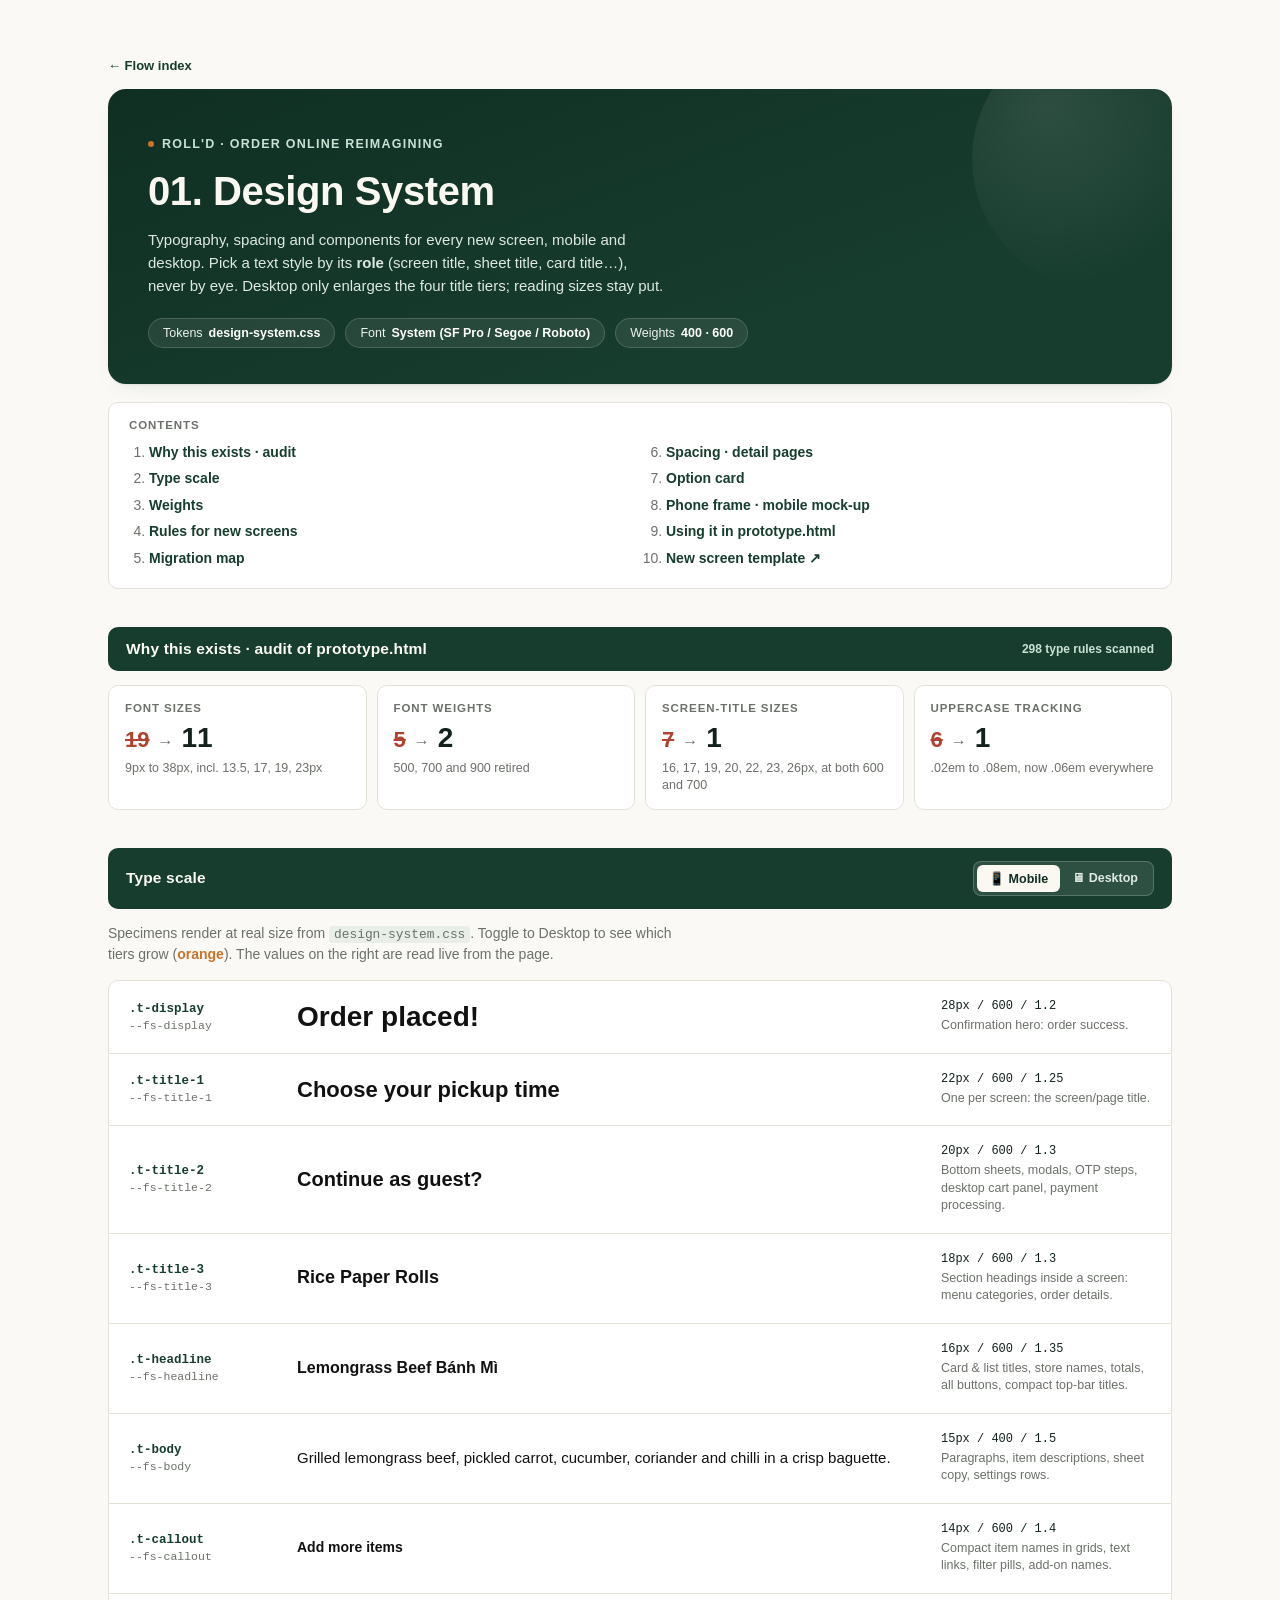
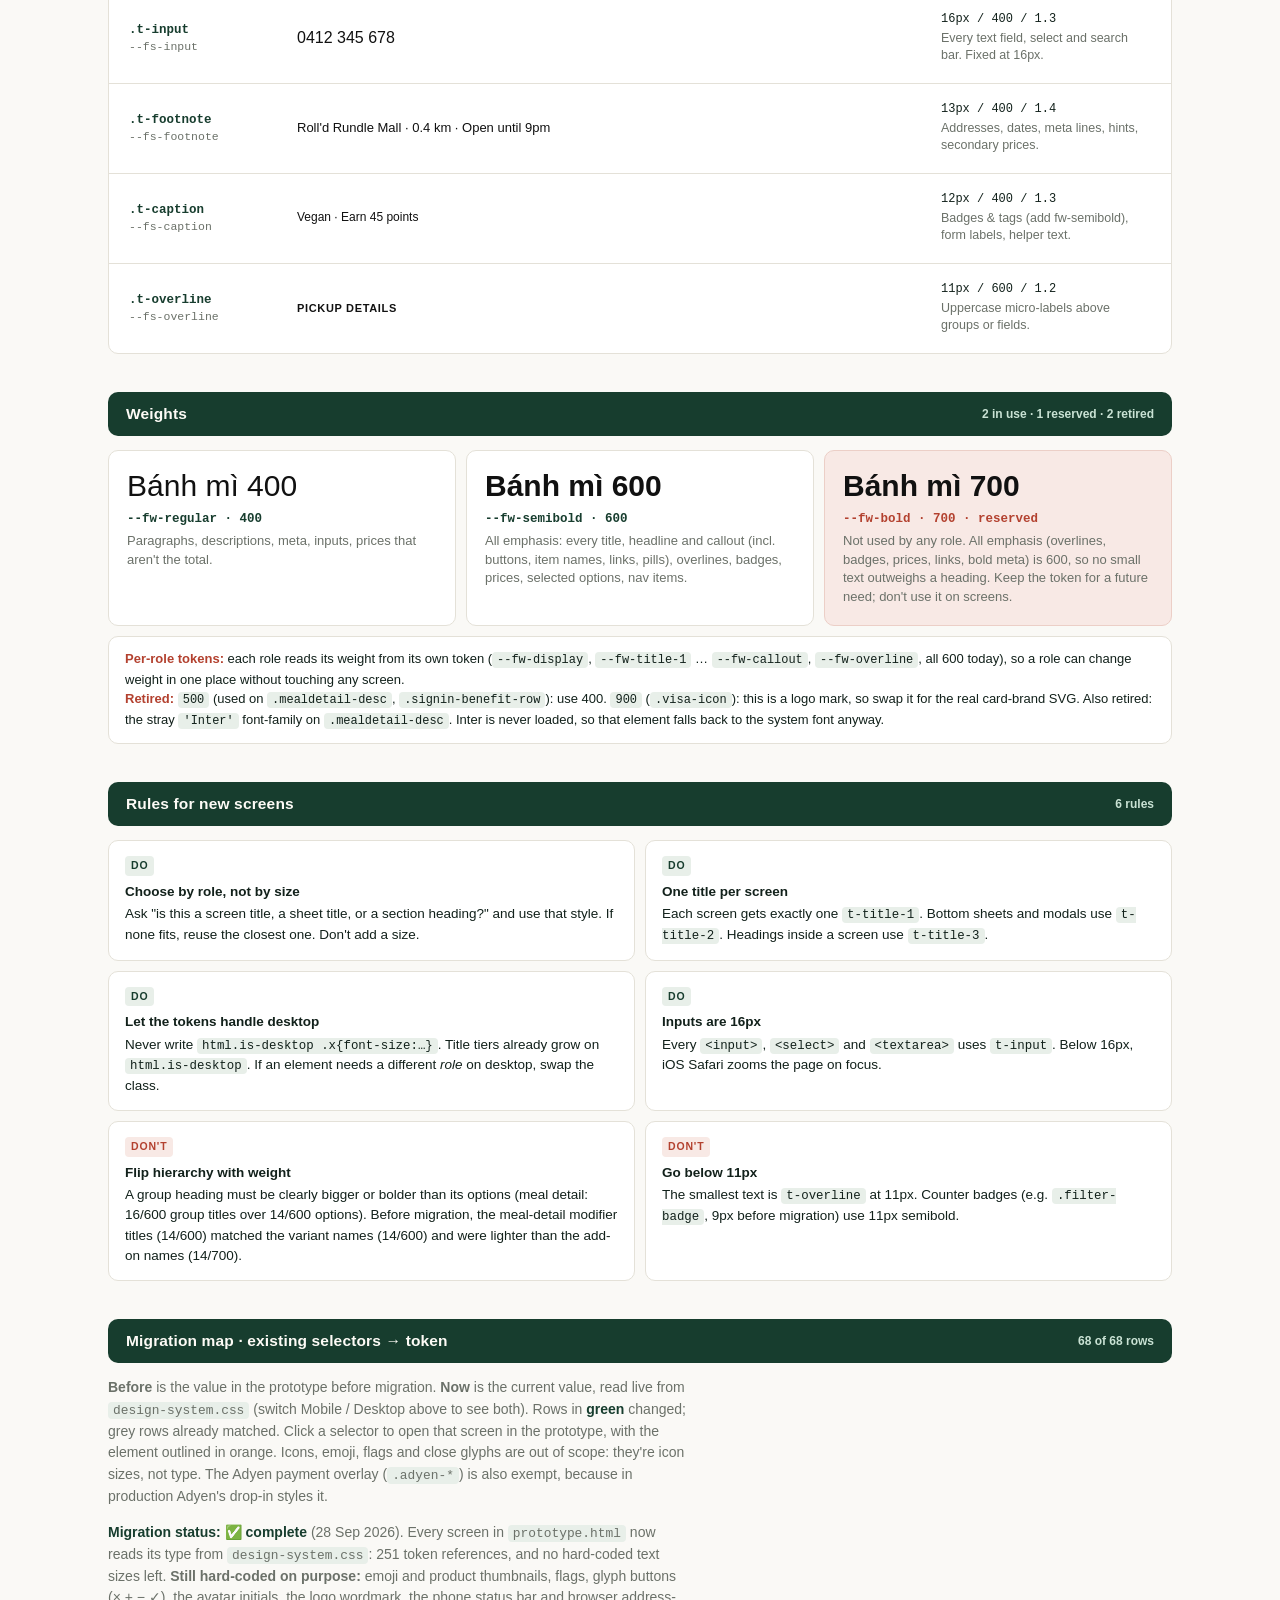
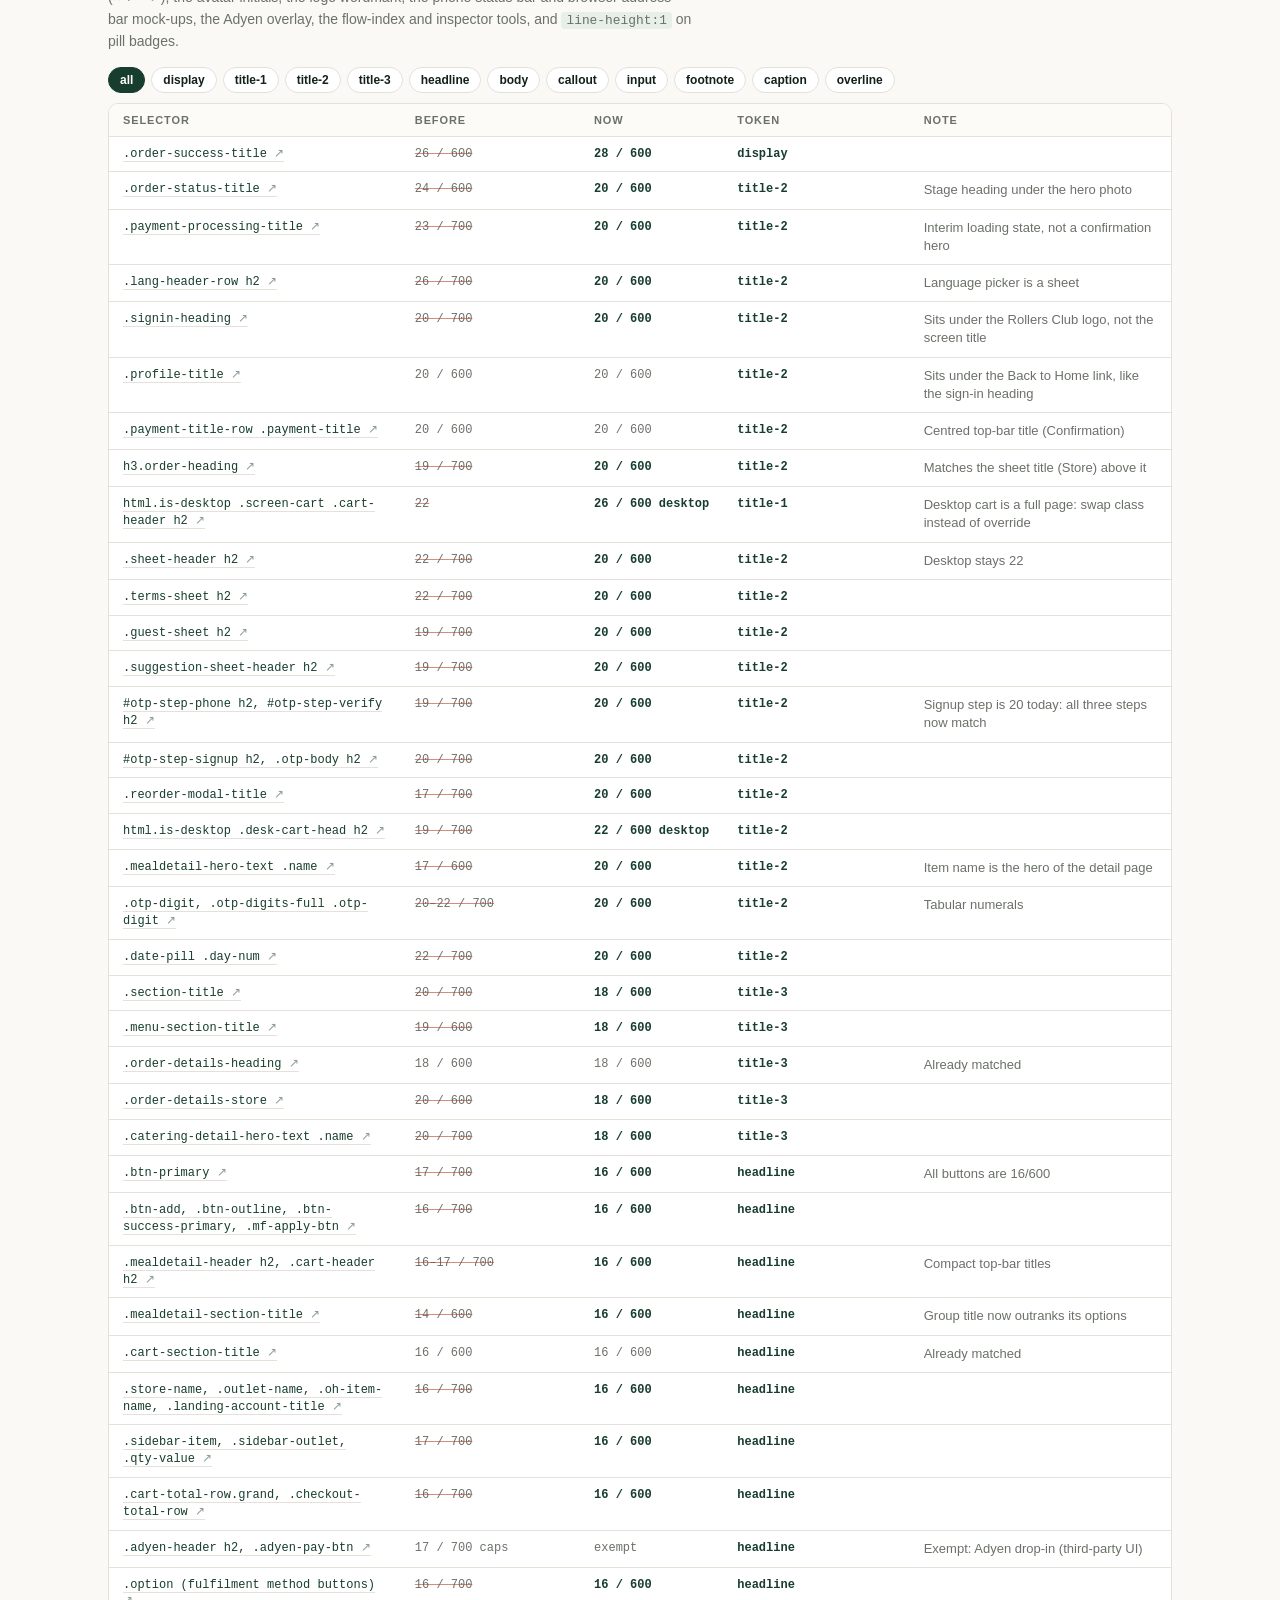
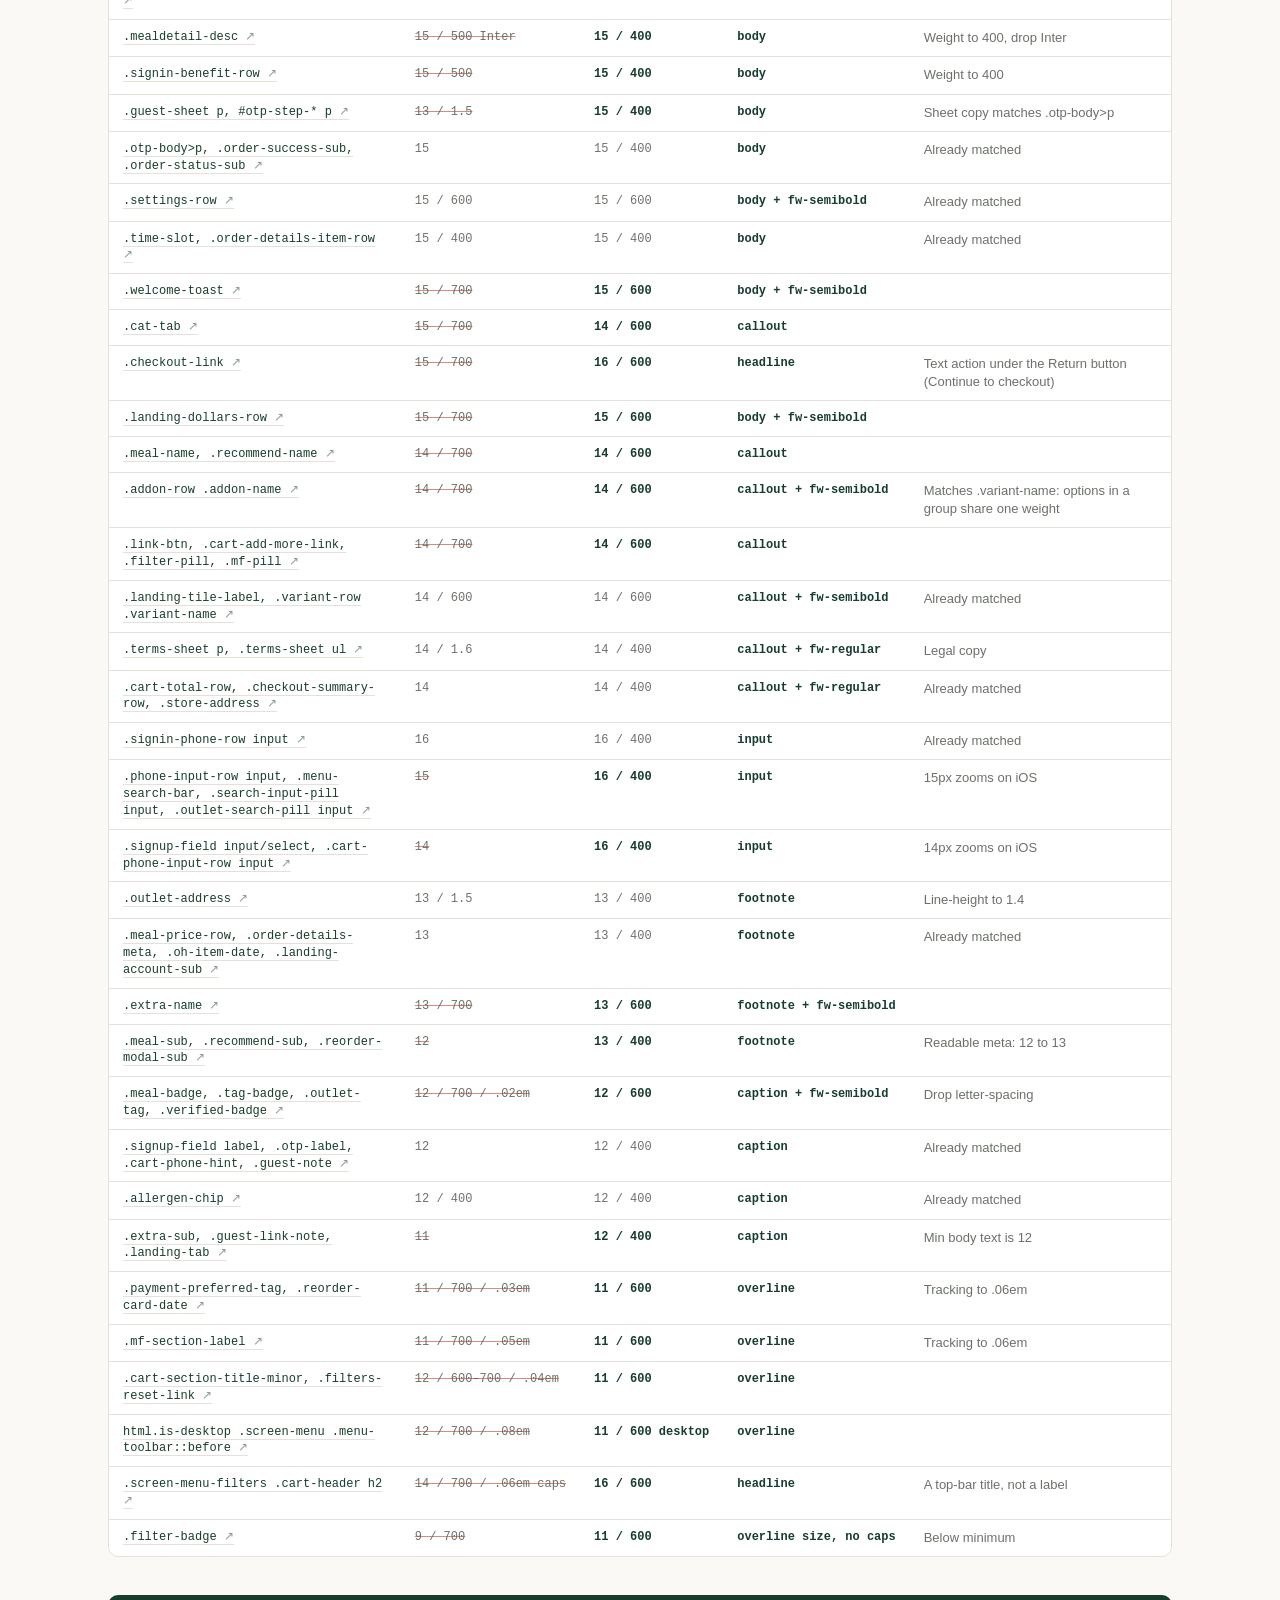
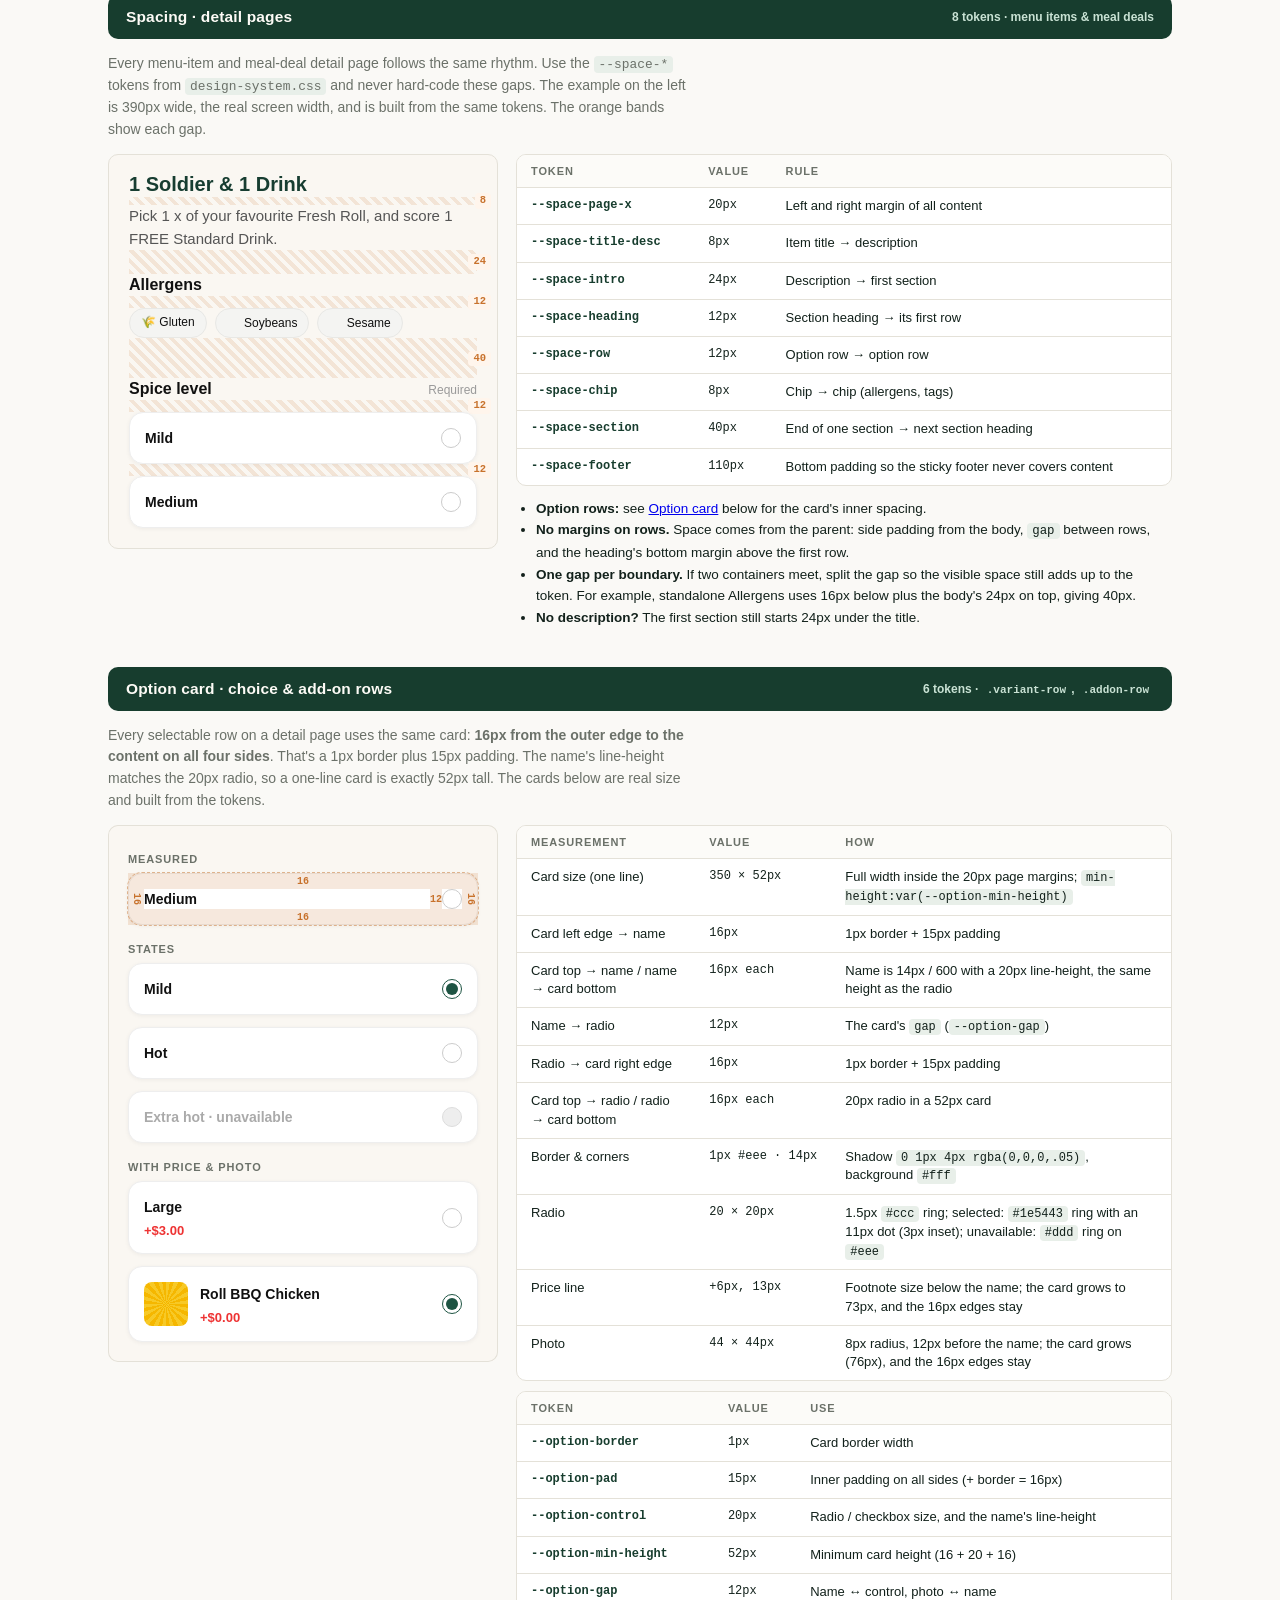
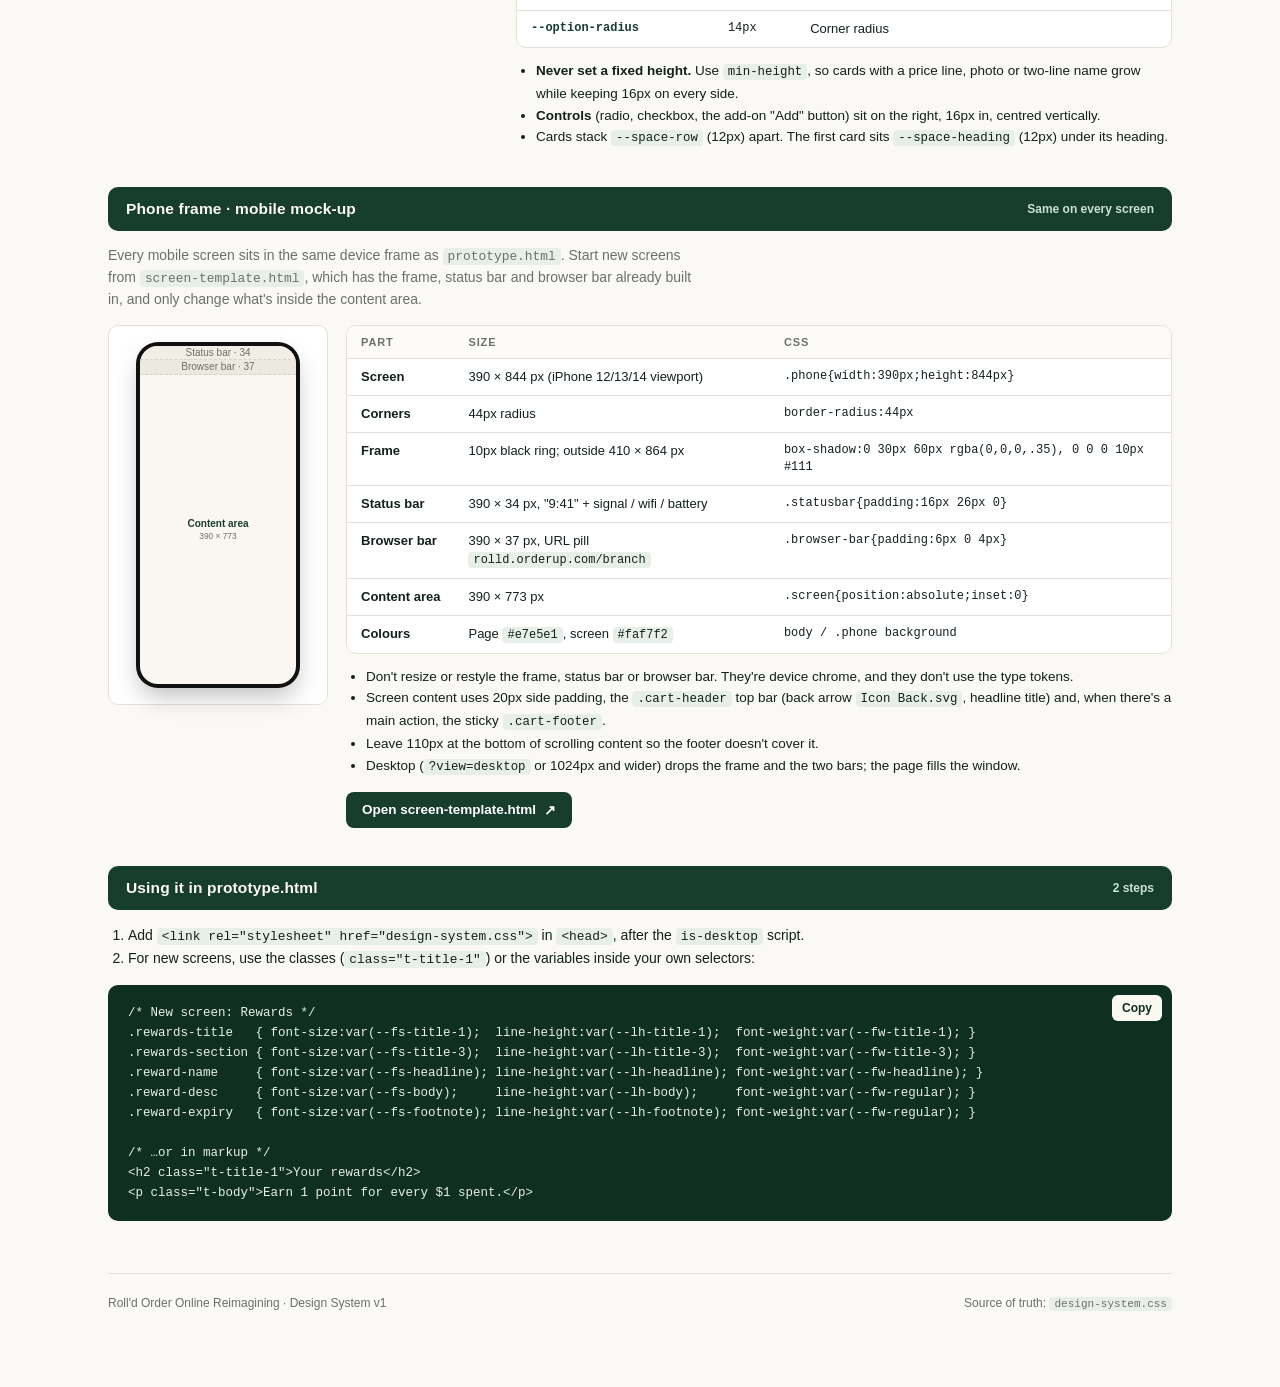
==== design-system.html @ 02d6dfaf "Add files via upload" ====
<!doctype html>
<html lang="en">
<head>
<meta charset="UTF-8">
<meta name="viewport" content="width=device-width, initial-scale=1.0">
<title>01. Design System</title>
<script>
  // Same switch the prototype uses: ?view=desktop|mobile forces the layout.
  (function(){
    var v = new URLSearchParams(location.search).get('view');
    if (v === 'desktop') document.documentElement.classList.add('is-desktop');
  })();
</script>
<link rel="stylesheet" href="design-system.css?v=2026-09-29b">
<style>
  :root{
    --ink:#12211b;
    --paper:#faf9f6;
    --card:#ffffff;
    --line:#e4e1d8;
    --green-deep:#0f2f23;
    --green:#173d2e;
    --green-soft:#e8efe9;
    --muted:#6b7169;
    --accent:#c8722c;
    --bad:#b3412f;
    --bad-soft:#f8e9e5;
    --radius:10px;
    --shadow:0 1px 2px rgba(18,33,27,.06), 0 8px 24px -16px rgba(18,33,27,.25);
    --mono:ui-monospace,"SF Mono",Menlo,Consolas,monospace;
  }
  *{box-sizing:border-box;}
  body{
    margin:0;
    background:var(--paper);
    color:var(--ink);
    font-family:"Söhne","Inter",-apple-system,BlinkMacSystemFont,"Segoe UI",Helvetica,Arial,sans-serif;
    -webkit-font-smoothing:antialiased;
  }
  .wrap{max-width:1120px;margin:0 auto;padding:56px 28px 96px;}
  code{font-family:var(--mono);font-size:.92em;background:var(--green-soft);padding:1px 5px;border-radius:4px;}

  /* ---------- Cover ---------- */
  .back{display:inline-flex;align-items:center;gap:6px;font-size:13px;font-weight:600;color:var(--green);text-decoration:none;margin-bottom:16px;}
  .back:hover{text-decoration:underline;}
  .cover{
    background:linear-gradient(160deg,var(--green-deep),var(--green) 70%);
    color:#fbf8f2;border-radius:18px;padding:44px 40px 36px;position:relative;overflow:hidden;box-shadow:var(--shadow);
  }
  .cover::after{content:"";position:absolute;right:-60px;top:-60px;width:260px;height:260px;border-radius:50%;
    background:radial-gradient(circle at 30% 30%, rgba(255,255,255,.10), transparent 70%);}
  .eyebrow{display:inline-flex;align-items:center;gap:8px;font-size:12.5px;letter-spacing:.10em;text-transform:uppercase;font-weight:600;color:#c9e2d4;margin-bottom:18px;}
  .eyebrow .dot{width:6px;height:6px;border-radius:50%;background:var(--accent);}
  h1{font-size:clamp(28px,4vw,40px);line-height:1.12;margin:0 0 14px;font-weight:700;letter-spacing:-.01em;max-width:18ch;}
  .cover p{margin:0;max-width:62ch;font-size:15px;line-height:1.55;color:#dfe9e2;}
  .cover-meta{margin-top:20px;display:flex;flex-wrap:wrap;gap:10px;}
  .meta-pill{background:rgba(255,255,255,.08);border:1px solid rgba(255,255,255,.16);border-radius:999px;padding:7px 14px;font-size:12.5px;color:#eef3ee;display:flex;gap:6px;align-items:baseline;}
  .meta-pill b{color:#fff;font-weight:600;}

  /* ---------- Contents ---------- */
  .toc{margin-top:18px;padding:16px 20px;}
  .toc-title{font-size:11.5px;font-weight:700;letter-spacing:.08em;text-transform:uppercase;color:var(--muted);margin-bottom:8px;}
  .toc ol{margin:0;padding-left:20px;columns:2;column-gap:32px;font-size:14px;line-height:1.9;}
  .toc li{break-inside:avoid;color:var(--muted);}
  .toc a{color:var(--green);font-weight:600;text-decoration:none;}
  .toc a:hover{text-decoration:underline;}
  .section{scroll-margin-top:16px;}
  @media (max-width:640px){.toc ol{columns:1;}}

  /* ---------- Section ---------- */
  .section{margin-top:38px;}
  .section-head{display:flex;align-items:center;justify-content:space-between;gap:12px;flex-wrap:wrap;background:var(--green);color:#fdfbf6;border-radius:10px;padding:13px 18px;margin-bottom:14px;}
  .section-head h2{margin:0;font-size:15.5px;font-weight:700;letter-spacing:.01em;}
  .section-count{font-size:12px;color:#c9e2d4;font-weight:600;}
  .lede{font-size:14px;line-height:1.55;color:var(--muted);margin:0 0 14px;max-width:75ch;}
  .panel{background:var(--card);border:1px solid var(--line);border-radius:var(--radius);}

  /* ---------- Audit stats ---------- */
  .stats{display:grid;grid-template-columns:repeat(4,minmax(0,1fr));gap:10px;}
  .stat{padding:16px 16px 14px;}
  .stat .k{font-size:11.5px;font-weight:700;letter-spacing:.08em;text-transform:uppercase;color:var(--muted);}
  .stat .v{display:flex;align-items:baseline;gap:8px;margin-top:8px;font-size:28px;font-weight:700;font-variant-numeric:tabular-nums;}
  .stat .v s{color:var(--bad);text-decoration-thickness:2px;font-size:22px;}
  .stat .v .arrow{color:var(--muted);font-size:16px;font-weight:600;}
  .stat .n{margin-top:6px;font-size:12.5px;color:var(--muted);line-height:1.4;}
  @media (max-width:820px){.stats{grid-template-columns:repeat(2,minmax(0,1fr));}}

  /* ---------- Toggle ---------- */
  .seg{display:inline-flex;background:rgba(255,255,255,.1);border:1px solid rgba(255,255,255,.2);border-radius:8px;padding:3px;}
  .seg button{font:inherit;font-size:12.5px;font-weight:600;color:#dfe9e2;background:none;border:0;border-radius:6px;padding:6px 12px;cursor:pointer;}
  .seg button[aria-pressed="true"]{background:#fbf8f2;color:var(--green-deep);}

  /* ---------- Type scale ---------- */
  .scale{overflow:hidden;}
  .row{display:grid;grid-template-columns:150px minmax(0,1fr) 210px;gap:18px;align-items:center;padding:18px 20px;border-top:1px solid var(--line);}
  .row:first-child{border-top:0;}
  .row .name{font-family:var(--mono);font-size:12.5px;font-weight:600;color:var(--green);}
  .row .name small{display:block;font-family:inherit;color:var(--muted);font-weight:500;margin-top:3px;font-size:11.5px;}
  .row .specimen{font-family:var(--font-sans);color:#111;margin:0;min-width:0;overflow-wrap:anywhere;}
  .row .spec{font-family:var(--mono);font-size:12px;color:var(--ink);font-variant-numeric:tabular-nums;}
  .row .spec .use{display:block;font-family:"Inter",-apple-system,sans-serif;color:var(--muted);font-size:12.5px;line-height:1.4;margin-top:4px;}
  .row .spec .grow{color:var(--accent);font-weight:700;}
  @media (max-width:760px){
    .row{grid-template-columns:1fr;gap:8px;padding:16px;}
  }

  /* ---------- Weights ---------- */
  .weights{display:grid;grid-template-columns:repeat(3,minmax(0,1fr));gap:10px;}
  .weight{padding:18px;}
  .weight .sample{font-family:var(--font-sans);font-size:30px;line-height:1.1;color:#111;}
  .weight .label{margin-top:10px;font-family:var(--mono);font-size:12.5px;font-weight:600;color:var(--green);}
  .weight .for{margin-top:6px;font-size:13px;color:var(--muted);line-height:1.45;}
  .weight.retired{background:var(--bad-soft);border-color:#eccfc7;}
  .weight.retired .label{color:var(--bad);}
  .retired-row{margin-top:10px;padding:12px 16px;font-size:13px;line-height:1.5;color:var(--ink);}
  .retired-row b{color:var(--bad);}
  @media (max-width:720px){.weights{grid-template-columns:1fr;}}

  /* ---------- Rules ---------- */
  .rules{display:grid;grid-template-columns:repeat(2,minmax(0,1fr));gap:10px;}
  .rule{padding:14px 16px;font-size:13.5px;line-height:1.5;}
  .rule b{display:block;font-size:13.5px;margin-bottom:2px;}
  .rule .tag{display:inline-block;font-size:10.5px;font-weight:700;letter-spacing:.08em;text-transform:uppercase;border-radius:4px;padding:2px 6px;margin-bottom:6px;}
  .rule .tag.do{background:var(--green-soft);color:var(--green);}
  .rule .tag.dont{background:var(--bad-soft);color:var(--bad);}
  @media (max-width:720px){.rules{grid-template-columns:1fr;}}

  /* ---------- Migration table ---------- */
  .filter{display:flex;flex-wrap:wrap;gap:6px;margin-bottom:10px;}
  .filter button{font:inherit;font-size:12px;font-weight:600;color:var(--ink);background:var(--card);border:1px solid var(--line);border-radius:999px;padding:5px 11px;cursor:pointer;}
  .filter button[aria-pressed="true"]{background:var(--green);border-color:var(--green);color:#fff;}
  .table-wrap{overflow-x:auto;}
  table{width:100%;border-collapse:collapse;font-size:13px;min-width:820px;}
  td.note{min-width:220px;}
  th{text-align:left;font-size:11px;font-weight:700;letter-spacing:.08em;text-transform:uppercase;color:var(--muted);padding:10px 14px;border-bottom:1px solid var(--line);background:#fcfbf8;}
  td{padding:9px 14px;border-bottom:1px solid var(--line);vertical-align:top;line-height:1.4;}
  tr:last-child td{border-bottom:0;}
  td.sel{font-family:var(--mono);font-size:12px;color:var(--ink);}
  td.sel a{color:var(--green);text-decoration:none;border-bottom:1px solid var(--line);}
  td.sel a:hover{border-bottom-color:var(--green);}
  td.sel a span{opacity:.5;font-family:inherit;}
  td.before{font-family:var(--mono);font-size:12px;color:var(--muted);white-space:nowrap;}
  td.before.changed{text-decoration:line-through;text-decoration-color:rgba(179,65,47,.6);}
  td.after{font-family:var(--mono);font-size:12px;color:var(--muted);white-space:nowrap;}
  td.after.changed{color:var(--green);font-weight:700;}
  td.to{font-family:var(--mono);font-size:12px;font-weight:700;color:var(--green);white-space:nowrap;}
  td.note{color:var(--muted);}

  /* ---------- Code ---------- */
  .code{position:relative;}
  .code pre{margin:0;padding:18px 20px;overflow-x:auto;font-family:var(--mono);font-size:12.5px;line-height:1.6;color:#e6efe8;background:var(--green-deep);border-radius:var(--radius);}
  .code .copy{position:absolute;top:10px;right:10px;font:inherit;font-size:12px;font-weight:600;color:var(--green-deep);background:#fbf8f2;border:0;border-radius:6px;padding:6px 10px;cursor:pointer;}
  .steps{margin:0 0 14px;padding-left:20px;font-size:14px;line-height:1.7;}

  /* ---------- Spacing ---------- */
  .space-grid{display:grid;grid-template-columns:390px minmax(0,1fr);gap:18px;align-items:start;}
  .space-demo{background:#faf7f2;padding:16px 0 20px;border-radius:var(--radius);border:1px solid var(--line);font-family:var(--font-sans);color:#111;overflow:hidden;}
  .space-demo .in{padding:0 var(--space-page-x);position:relative;}
  .space-demo .d-title{color:#173d31;}
  .space-demo .d-desc{color:#555;margin-top:var(--space-title-desc);}
  .space-demo .d-head{display:flex;justify-content:space-between;align-items:baseline;margin-bottom:var(--space-heading);}
  .space-demo .d-head .hint{font-size:var(--fs-caption);color:#9a9a9a;font-weight:400;}
  .space-demo .d-chips{display:flex;flex-wrap:wrap;gap:var(--space-chip);}
  .space-demo .d-chip{padding:6px 11px;border-radius:20px;background:#f4f4f2;border:1px solid #e8e8e5;}
  .space-demo .d-rows{display:flex;flex-direction:column;gap:var(--space-row);}
  .space-demo .d-row,.oc{display:flex;justify-content:space-between;align-items:center;gap:var(--option-gap);min-height:var(--option-min-height);padding:var(--option-pad);background:#fff;border:var(--option-border) solid #eee;border-radius:var(--option-radius);box-shadow:0 1px 4px rgba(0,0,0,.05);box-sizing:border-box;}
  .space-demo .d-row{line-height:var(--option-control);}
  .space-demo .d-radio,.oc .radio{width:var(--option-control);height:var(--option-control);border-radius:50%;border:1.5px solid #ccc;flex-shrink:0;box-sizing:border-box;}
  /* ---------- Option card ---------- */
  .oc-grid{display:grid;grid-template-columns:390px minmax(0,1fr);gap:18px;align-items:start;}
  .oc-stage{background:#faf7f2;box-shadow:inset 0 0 0 1px var(--line);border-radius:var(--radius);padding:28px var(--space-page-x) 20px;display:flex;flex-direction:column;gap:var(--space-row);font-family:var(--font-sans);color:#111;}
  .oc{position:relative;width:100%;}
  .oc .nm{font-size:var(--fs-callout);font-weight:var(--fw-semibold);line-height:var(--option-control);}
  .oc .pr{font-size:var(--fs-footnote);font-weight:var(--fw-semibold);color:#e33;margin-top:6px;}
  .oc .info{flex:1;min-width:0;}
  .oc.sel .radio{border-color:#1e5443;background:#1e5443;background-clip:content-box;padding:3px;}
  .oc.na .nm{color:#aaa;} .oc.na .radio{border-color:#ddd;background:#eee;}
  .oc .thumb{width:44px;height:44px;border-radius:8px;flex-shrink:0;background:repeating-conic-gradient(from 0deg,#f7c927 0deg 10deg,#f5b700 10deg 20deg);}
  .oc-label{font-size:11px;font-weight:700;letter-spacing:.08em;text-transform:uppercase;color:var(--muted);margin:6px 0 -4px;}
  .oc-label:first-child{margin-top:0;}
  /* measurement overlay on the annotated card */
  .oc.anno{outline:1px dashed rgba(200,114,44,.5);outline-offset:0;}
  .oc.anno .m{position:absolute;background:rgba(200,114,44,.16);display:flex;align-items:center;justify-content:center;font-family:var(--mono);font-size:10px;font-weight:700;color:var(--accent);}
  /* Offsets are from inside the 1px border, so -1px reaches the card's outer edge. */
  .oc.anno .m.l{left:-1px;top:-1px;bottom:-1px;width:16px;} .oc.anno .m.r{right:-1px;top:-1px;bottom:-1px;width:16px;}
  .oc.anno .m.t{top:-1px;left:15px;right:15px;height:16px;} .oc.anno .m.b{bottom:-1px;left:15px;right:15px;height:16px;}
  .oc.anno .m.g{top:15px;bottom:15px;width:12px;right:35px;} /* 15 padding + 20 radio */
  .oc.anno .m.l,.oc.anno .m.r{writing-mode:vertical-rl;}
  @media (max-width:860px){.oc-grid{grid-template-columns:1fr;}.oc-stage{max-width:390px;}}
  .space-demo .gap{position:relative;display:flex;align-items:center;}
  .space-demo .gap span{position:absolute;right:6px;font-family:var(--mono);font-size:10.5px;font-weight:700;color:var(--accent);background:#fff5ec;border-radius:4px;padding:0 5px;line-height:1.5;}
  .space-demo .gap::before{content:"";position:absolute;left:var(--space-page-x);right:var(--space-page-x);top:0;bottom:0;background:repeating-linear-gradient(45deg,rgba(200,114,44,.14) 0 4px,transparent 4px 8px);}
  .space-demo .margin-mark{position:absolute;top:0;bottom:0;width:var(--space-page-x);background:rgba(200,114,44,.08);}
  .space-table td.tok{font-family:var(--mono);font-size:12px;color:var(--green);font-weight:600;white-space:nowrap;}
  .space-table td.val{font-family:var(--mono);font-size:12px;white-space:nowrap;}
  @media (max-width:860px){.space-grid{grid-template-columns:1fr;}.space-demo{max-width:390px;}}

  /* ---------- Phone frame ---------- */
  .frame-grid{display:grid;grid-template-columns:220px minmax(0,1fr);gap:18px;align-items:start;}
  .frame-fig{padding:20px;display:flex;justify-content:center;}
  .mini-phone{position:relative;width:156px;height:338px;border-radius:18px;background:#faf7f2;box-shadow:0 0 0 4px #111,0 12px 24px rgba(0,0,0,.25);overflow:hidden;display:flex;flex-direction:column;font-size:10px;color:var(--muted);}
  .mini-phone .band{display:flex;align-items:center;justify-content:center;border-bottom:1px dashed #d8d4ca;flex-shrink:0;}
  .mini-phone .sb{height:14px;background:#f1eee6;}
  .mini-phone .bb{height:15px;background:#ece9e1;}
  .mini-phone .content{flex:1;display:flex;flex-direction:column;align-items:center;justify-content:center;gap:2px;text-align:center;color:var(--green);font-weight:700;}
  .mini-phone .content small{font-weight:500;color:var(--muted);}
  .spec-table td:first-child{font-weight:600;white-space:nowrap;}
  .spec-table td.mono{font-family:var(--mono);font-size:12px;}
  .frame-rules{margin:12px 0 0;padding-left:20px;font-size:13.5px;line-height:1.6;}
  .template-link{display:inline-flex;align-items:center;gap:8px;margin-top:14px;background:var(--green);color:#fff;text-decoration:none;font-size:13.5px;font-weight:600;padding:10px 16px;border-radius:8px;}
  .template-link:hover{background:var(--green-deep);}
  @media (max-width:720px){.frame-grid{grid-template-columns:1fr;}}

  footer{margin-top:52px;padding-top:22px;border-top:1px solid var(--line);font-size:12px;color:var(--muted);display:flex;justify-content:space-between;flex-wrap:wrap;gap:8px;}

  @media (max-width:640px){
    .wrap{padding:28px 16px 72px;}
    .cover{padding:32px 22px 28px;}
  }
</style>
</head>
<body>
<div class="wrap">

  <a class="back" href="index.html">← Flow index</a>

  <div class="cover">
    <div class="eyebrow"><span class="dot"></span> Roll'd &middot; Order Online Reimagining</div>
    <h1>01. Design System</h1>
    <p>Typography, spacing and components for every new screen, mobile and desktop. Pick a text style by its <b>role</b> (screen title, sheet title, card title…), never by eye. Desktop only enlarges the four title tiers; reading sizes stay put.</p>
    <div class="cover-meta">
      <span class="meta-pill">Tokens <b>design-system.css</b></span>
      <span class="meta-pill">Font <b>System (SF Pro / Segoe / Roboto)</b></span>
      <span class="meta-pill">Weights <b>400 · 600</b></span>
    </div>
  </div>

  <!-- Contents -->
  <nav class="panel toc" aria-label="Contents">
    <div class="toc-title">Contents</div>
    <ol>
      <li><a href="#audit">Why this exists &middot; audit</a></li>
      <li><a href="#type-scale">Type scale</a></li>
      <li><a href="#weights">Weights</a></li>
      <li><a href="#rules">Rules for new screens</a></li>
      <li><a href="#migration">Migration map</a></li>
      <li><a href="#spacing">Spacing &middot; detail pages</a></li>
      <li><a href="#option-card">Option card</a></li>
      <li><a href="#phone-frame">Phone frame &middot; mobile mock-up</a></li>
      <li><a href="#usage">Using it in prototype.html</a></li>
      <li><a href="screen-template.html" target="_blank" rel="noopener">New screen template <span aria-hidden="true">↗</span></a></li>
    </ol>
  </nav>

  <!-- Audit -->
  <div class="section" id="audit">
    <div class="section-head"><h2>Why this exists &middot; audit of prototype.html</h2><span class="section-count">298 type rules scanned</span></div>
    <div class="stats">
      <div class="panel stat"><div class="k">Font sizes</div><div class="v"><s>19</s><span class="arrow">→</span>11</div><div class="n">9px to 38px, incl. 13.5, 17, 19, 23px</div></div>
      <div class="panel stat"><div class="k">Font weights</div><div class="v"><s>5</s><span class="arrow">→</span>2</div><div class="n">500, 700 and 900 retired</div></div>
      <div class="panel stat"><div class="k">Screen-title sizes</div><div class="v"><s>7</s><span class="arrow">→</span>1</div><div class="n">16, 17, 19, 20, 22, 23, 26px, at both 600 and 700</div></div>
      <div class="panel stat"><div class="k">Uppercase tracking</div><div class="v"><s>6</s><span class="arrow">→</span>1</div><div class="n">.02em to .08em, now .06em everywhere</div></div>
    </div>
  </div>

  <!-- Type scale -->
  <div class="section" id="type-scale">
    <div class="section-head">
      <h2>Type scale</h2>
      <div class="seg" role="group" aria-label="Layout">
        <button type="button" data-view="mobile" aria-pressed="true">📱 Mobile</button>
        <button type="button" data-view="desktop" aria-pressed="false">🖥 Desktop</button>
      </div>
    </div>
    <p class="lede">Specimens render at real size from <code>design-system.css</code>. Toggle to Desktop to see which tiers grow (<span style="color:var(--accent);font-weight:700">orange</span>). The values on the right are read live from the page.</p>
    <div class="panel scale" id="scale"></div>
  </div>

  <!-- Weights -->
  <div class="section" id="weights">
    <div class="section-head"><h2>Weights</h2><span class="section-count">2 in use &middot; 1 reserved &middot; 2 retired</span></div>
    <div class="weights">
      <div class="panel weight"><div class="sample fw-regular">Bánh mì 400</div><div class="label">--fw-regular · 400</div><div class="for">Paragraphs, descriptions, meta, inputs, prices that aren't the total.</div></div>
      <div class="panel weight"><div class="sample fw-semibold">Bánh mì 600</div><div class="label">--fw-semibold · 600</div><div class="for">All emphasis: every title, headline and callout (incl. buttons, item names, links, pills), overlines, badges, prices, selected options, nav items.</div></div>
      <div class="panel weight retired"><div class="sample fw-bold">Bánh mì 700</div><div class="label">--fw-bold · 700 · reserved</div><div class="for">Not used by any role. All emphasis (overlines, badges, prices, links, bold meta) is 600, so no small text outweighs a heading. Keep the token for a future need; don't use it on screens.</div></div>
    </div>
    <div class="panel retired-row"><b>Per-role tokens:</b> each role reads its weight from its own token (<code>--fw-display</code>, <code>--fw-title-1</code> … <code>--fw-callout</code>, <code>--fw-overline</code>, all 600 today), so a role can change weight in one place without touching any screen.<br><b>Retired:</b> <code>500</code> (used on <code>.mealdetail-desc</code>, <code>.signin-benefit-row</code>): use 400. <code>900</code> (<code>.visa-icon</code>): this is a logo mark, so swap it for the real card-brand SVG. Also retired: the stray <code>'Inter'</code> font-family on <code>.mealdetail-desc</code>. Inter is never loaded, so that element falls back to the system font anyway.</div>
  </div>

  <!-- Rules -->
  <div class="section" id="rules">
    <div class="section-head"><h2>Rules for new screens</h2><span class="section-count">6 rules</span></div>
    <div class="rules">
      <div class="panel rule"><span class="tag do">Do</span><b>Choose by role, not by size</b>Ask "is this a screen title, a sheet title, or a section heading?" and use that style. If none fits, reuse the closest one. Don't add a size.</div>
      <div class="panel rule"><span class="tag do">Do</span><b>One title per screen</b>Each screen gets exactly one <code>t-title-1</code>. Bottom sheets and modals use <code>t-title-2</code>. Headings inside a screen use <code>t-title-3</code>.</div>
      <div class="panel rule"><span class="tag do">Do</span><b>Let the tokens handle desktop</b>Never write <code>html.is-desktop .x{font-size:…}</code>. Title tiers already grow on <code>html.is-desktop</code>. If an element needs a different <em>role</em> on desktop, swap the class.</div>
      <div class="panel rule"><span class="tag do">Do</span><b>Inputs are 16px</b>Every <code>&lt;input&gt;</code>, <code>&lt;select&gt;</code> and <code>&lt;textarea&gt;</code> uses <code>t-input</code>. Below 16px, iOS Safari zooms the page on focus.</div>
      <div class="panel rule"><span class="tag dont">Don't</span><b>Flip hierarchy with weight</b>A group heading must be clearly bigger or bolder than its options (meal detail: 16/600 group titles over 14/600 options). Before migration, the meal-detail modifier titles (14/600) matched the variant names (14/600) and were lighter than the add-on names (14/700).</div>
      <div class="panel rule"><span class="tag dont">Don't</span><b>Go below 11px</b>The smallest text is <code>t-overline</code> at 11px. Counter badges (e.g. <code>.filter-badge</code>, 9px before migration) use 11px semibold.</div>
    </div>
  </div>

  <!-- Migration -->
  <div class="section" id="migration">
    <div class="section-head"><h2>Migration map &middot; existing selectors → token</h2><span class="section-count" id="mig-count"></span></div>
    <p class="lede"><b>Before</b> is the value in the prototype before migration. <b>Now</b> is the current value, read live from <code>design-system.css</code> (switch Mobile / Desktop above to see both). Rows in <b style="color:var(--green)">green</b> changed; grey rows already matched. Click a selector to open that screen in the prototype, with the element outlined in orange. Icons, emoji, flags and close glyphs are out of scope: they're icon sizes, not type. The Adyen payment overlay (<code>.adyen-*</code>) is also exempt, because in production Adyen's drop-in styles it.</p>
    <p class="lede"><b style="color:var(--green)">Migration status: ✅ complete</b> (28 Sep 2026). Every screen in <code>prototype.html</code> now reads its type from <code>design-system.css</code>: 251 token references, and no hard-coded text sizes left. <b>Still hard-coded on purpose:</b> emoji and product thumbnails, flags, glyph buttons (× + − ✓), the avatar initials, the logo wordmark, the phone status bar and browser address-bar mock-ups, the Adyen overlay, the flow-index and inspector tools, and <code>line-height:1</code> on pill badges.</p>
    <div class="filter" id="mig-filter"></div>
    <div class="panel table-wrap">
      <table>
        <thead><tr><th>Selector</th><th>Before</th><th>Now</th><th>Token</th><th>Note</th></tr></thead>
        <tbody id="mig-body"></tbody>
      </table>
    </div>
  </div>

  <!-- Spacing -->
  <div class="section" id="spacing">
    <div class="section-head"><h2>Spacing &middot; detail pages</h2><span class="section-count">8 tokens &middot; menu items &amp; meal deals</span></div>
    <p class="lede">Every menu-item and meal-deal detail page follows the same rhythm. Use the <code>--space-*</code> tokens from <code>design-system.css</code> and never hard-code these gaps. The example on the left is 390px wide, the real screen width, and is built from the same tokens. The orange bands show each gap.</p>
    <div class="space-grid">
      <div class="space-demo" aria-hidden="true">
        <div class="in"><div class="d-title t-title-2">1 Soldier &amp; 1 Drink</div></div>
        <div class="gap" style="height:var(--space-title-desc)"><span>8</span></div>
        <div class="in"><div class="d-desc t-body" style="margin-top:0">Pick 1 x of your favourite Fresh Roll, and score 1 FREE Standard Drink.</div></div>
        <div class="gap" style="height:var(--space-intro)"><span>24</span></div>
        <div class="in"><div class="d-head t-headline" style="margin-bottom:0">Allergens</div></div>
        <div class="gap" style="height:var(--space-heading)"><span>12</span></div>
        <div class="in"><div class="d-chips t-caption"><span class="d-chip">🌾 Gluten</span><span class="d-chip"><img src="assets-pho/allergens/soybean.png" width="14" height="14" alt="" style="vertical-align:-2px"> Soybeans</span><span class="d-chip"><img src="assets-pho/allergens/sesame.png" width="14" height="14" alt="" style="vertical-align:-2px"> Sesame</span></div></div>
        <div class="gap" style="height:var(--space-section)"><span>40</span></div>
        <div class="in"><div class="d-head t-headline" style="margin-bottom:0">Spice level <span class="hint">Required</span></div></div>
        <div class="gap" style="height:var(--space-heading)"><span>12</span></div>
        <div class="in"><div class="d-row t-callout" style="font-weight:600">Mild <span class="d-radio"></span></div></div>
        <div class="gap" style="height:var(--space-row)"><span>12</span></div>
        <div class="in"><div class="d-row t-callout" style="font-weight:600">Medium <span class="d-radio"></span></div></div>
      </div>
      <div>
        <div class="panel table-wrap">
          <table class="space-table" style="min-width:0">
            <thead><tr><th>Token</th><th>Value</th><th>Rule</th></tr></thead>
            <tbody id="space-body"></tbody>
          </table>
        </div>
        <ul class="frame-rules">
          <li><b>Option rows:</b> see <a href="#option-card">Option card</a> below for the card's inner spacing.</li>
          <li><b>No margins on rows.</b> Space comes from the parent: side padding from the body, <code>gap</code> between rows, and the heading's bottom margin above the first row.</li>
          <li><b>One gap per boundary.</b> If two containers meet, split the gap so the visible space still adds up to the token. For example, standalone Allergens uses 16px below plus the body's 24px on top, giving 40px.</li>
          <li><b>No description?</b> The first section still starts 24px under the title.</li>
        </ul>
      </div>
    </div>
  </div>

  <!-- Option card -->
  <div class="section" id="option-card">
    <div class="section-head"><h2>Option card &middot; choice &amp; add-on rows</h2><span class="section-count">6 tokens &middot; <code style="background:transparent;color:#c9e2d4">.variant-row</code>, <code style="background:transparent;color:#c9e2d4">.addon-row</code></span></div>
    <p class="lede">Every selectable row on a detail page uses the same card: <b>16px from the outer edge to the content on all four sides</b>. That's a 1px border plus 15px padding. The name's line-height matches the 20px radio, so a one-line card is exactly 52px tall. The cards below are real size and built from the tokens.</p>
    <div class="oc-grid">
      <div class="oc-stage" aria-hidden="true">
        <div class="oc-label">Measured</div>
        <div class="oc anno"><span class="m l">16</span><span class="m r">16</span><span class="m t">16</span><span class="m b">16</span><span class="m g">12</span><div class="info"><div class="nm">Medium</div></div><span class="radio"></span></div>
        <div class="oc-label">States</div>
        <div class="oc sel"><div class="info"><div class="nm">Mild</div></div><span class="radio"></span></div>
        <div class="oc"><div class="info"><div class="nm">Hot</div></div><span class="radio"></span></div>
        <div class="oc na"><div class="info"><div class="nm">Extra hot · unavailable</div></div><span class="radio"></span></div>
        <div class="oc-label">With price &amp; photo</div>
        <div class="oc"><div class="info"><div class="nm">Large</div><div class="pr">+$3.00</div></div><span class="radio"></span></div>
        <div class="oc sel"><span class="thumb"></span><div class="info"><div class="nm">Roll BBQ Chicken</div><div class="pr">+$0.00</div></div><span class="radio"></span></div>
      </div>
      <div>
        <div class="panel table-wrap">
          <table class="space-table" style="min-width:0">
            <thead><tr><th>Measurement</th><th>Value</th><th>How</th></tr></thead>
            <tbody>
              <tr><td>Card size (one line)</td><td class="val">350 × 52px</td><td>Full width inside the 20px page margins; <code>min-height:var(--option-min-height)</code></td></tr>
              <tr><td>Card left edge → name</td><td class="val">16px</td><td>1px border + 15px padding</td></tr>
              <tr><td>Card top → name / name → card bottom</td><td class="val">16px each</td><td>Name is 14px / 600 with a 20px line-height, the same height as the radio</td></tr>
              <tr><td>Name → radio</td><td class="val">12px</td><td>The card's <code>gap</code> (<code>--option-gap</code>)</td></tr>
              <tr><td>Radio → card right edge</td><td class="val">16px</td><td>1px border + 15px padding</td></tr>
              <tr><td>Card top → radio / radio → card bottom</td><td class="val">16px each</td><td>20px radio in a 52px card</td></tr>
              <tr><td>Border &amp; corners</td><td class="val">1px #eee · 14px</td><td>Shadow <code>0 1px 4px rgba(0,0,0,.05)</code>, background <code>#fff</code></td></tr>
              <tr><td>Radio</td><td class="val">20 × 20px</td><td>1.5px <code>#ccc</code> ring; selected: <code>#1e5443</code> ring with an 11px dot (3px inset); unavailable: <code>#ddd</code> ring on <code>#eee</code></td></tr>
              <tr><td>Price line</td><td class="val">+6px, 13px</td><td>Footnote size below the name; the card grows to 73px, and the 16px edges stay</td></tr>
              <tr><td>Photo</td><td class="val">44 × 44px</td><td>8px radius, 12px before the name; the card grows (76px), and the 16px edges stay</td></tr>
            </tbody>
          </table>
        </div>
        <div class="panel table-wrap" style="margin-top:10px">
          <table class="space-table" style="min-width:0">
            <thead><tr><th>Token</th><th>Value</th><th>Use</th></tr></thead>
            <tbody id="option-body"></tbody>
          </table>
        </div>
        <ul class="frame-rules">
          <li><b>Never set a fixed height.</b> Use <code>min-height</code>, so cards with a price line, photo or two-line name grow while keeping 16px on every side.</li>
          <li><b>Controls</b> (radio, checkbox, the add-on "Add" button) sit on the right, 16px in, centred vertically.</li>
          <li>Cards stack <code>--space-row</code> (12px) apart. The first card sits <code>--space-heading</code> (12px) under its heading.</li>
        </ul>
      </div>
    </div>
  </div>

  <!-- Phone frame -->
  <div class="section" id="phone-frame">
    <div class="section-head"><h2>Phone frame &middot; mobile mock-up</h2><span class="section-count">Same on every screen</span></div>
    <p class="lede">Every mobile screen sits in the same device frame as <code>prototype.html</code>. Start new screens from <code>screen-template.html</code>, which has the frame, status bar and browser bar already built in, and only change what's inside the content area.</p>
    <div class="frame-grid">
      <div class="panel frame-fig" aria-hidden="true">
        <div class="mini-phone">
          <div class="band sb">Status bar · 34</div>
          <div class="band bb">Browser bar · 37</div>
          <div class="content">Content area<small>390 × 773</small></div>
        </div>
      </div>
      <div>
        <div class="panel table-wrap">
          <table class="spec-table" style="min-width:0">
            <thead><tr><th>Part</th><th>Size</th><th>CSS</th></tr></thead>
            <tbody>
              <tr><td>Screen</td><td>390 × 844 px (iPhone 12/13/14 viewport)</td><td class="mono">.phone{width:390px;height:844px}</td></tr>
              <tr><td>Corners</td><td>44px radius</td><td class="mono">border-radius:44px</td></tr>
              <tr><td>Frame</td><td>10px black ring; outside 410 × 864 px</td><td class="mono">box-shadow:0 30px 60px rgba(0,0,0,.35), 0 0 0 10px #111</td></tr>
              <tr><td>Status bar</td><td>390 × 34 px, "9:41" + signal / wifi / battery</td><td class="mono">.statusbar{padding:16px 26px 0}</td></tr>
              <tr><td>Browser bar</td><td>390 × 37 px, URL pill <code>rolld.orderup.com/branch</code></td><td class="mono">.browser-bar{padding:6px 0 4px}</td></tr>
              <tr><td>Content area</td><td>390 × 773 px</td><td class="mono">.screen{position:absolute;inset:0}</td></tr>
              <tr><td>Colours</td><td>Page <code>#e7e5e1</code>, screen <code>#faf7f2</code></td><td class="mono">body / .phone background</td></tr>
            </tbody>
          </table>
        </div>
        <ul class="frame-rules">
          <li>Don't resize or restyle the frame, status bar or browser bar. They're device chrome, and they don't use the type tokens.</li>
          <li>Screen content uses 20px side padding, the <code>.cart-header</code> top bar (back arrow <code>Icon Back.svg</code>, headline title) and, when there's a main action, the sticky <code>.cart-footer</code>.</li>
          <li>Leave 110px at the bottom of scrolling content so the footer doesn't cover it.</li>
          <li>Desktop (<code>?view=desktop</code> or 1024px and wider) drops the frame and the two bars; the page fills the window.</li>
        </ul>
        <a class="template-link" href="screen-template.html" target="_blank" rel="noopener">Open screen-template.html <span aria-hidden="true">↗</span></a>
      </div>
    </div>
  </div>

  <!-- How to use -->
  <div class="section" id="usage">
    <div class="section-head"><h2>Using it in prototype.html</h2><span class="section-count">2 steps</span></div>
    <ol class="steps">
      <li>Add <code>&lt;link rel="stylesheet" href="design-system.css"&gt;</code> in <code>&lt;head&gt;</code>, after the <code>is-desktop</code> script.</li>
      <li>For new screens, use the classes (<code>class="t-title-1"</code>) or the variables inside your own selectors:</li>
    </ol>
    <div class="code">
      <button class="copy" type="button" data-copy="snippet">Copy</button>
<pre id="snippet">/* New screen: Rewards */
.rewards-title   { font-size:var(--fs-title-1);  line-height:var(--lh-title-1);  font-weight:var(--fw-title-1); }
.rewards-section { font-size:var(--fs-title-3);  line-height:var(--lh-title-3);  font-weight:var(--fw-title-3); }
.reward-name     { font-size:var(--fs-headline); line-height:var(--lh-headline); font-weight:var(--fw-headline); }
.reward-desc     { font-size:var(--fs-body);     line-height:var(--lh-body);     font-weight:var(--fw-regular); }
.reward-expiry   { font-size:var(--fs-footnote); line-height:var(--lh-footnote); font-weight:var(--fw-regular); }

/* …or in markup */
&lt;h2 class="t-title-1"&gt;Your rewards&lt;/h2&gt;
&lt;p class="t-body"&gt;Earn 1 point for every $1 spent.&lt;/p&gt;</pre>
    </div>
  </div>

  <footer>
    <span>Roll'd Order Online Reimagining &middot; Design System v1</span>
    <span>Source of truth: <code>design-system.css</code></span>
  </footer>
</div>

<script>
  var SCALE = [
    {t:'display',  cls:'t-display',  text:'Order placed!', use:'Confirmation hero: order success.', grows:true},
    {t:'title-1',  cls:'t-title-1',  text:'Choose your pickup time', use:'One per screen: the screen/page title.', grows:true},
    {t:'title-2',  cls:'t-title-2',  text:'Continue as guest?', use:'Bottom sheets, modals, OTP steps, desktop cart panel, payment processing.', grows:true},
    {t:'title-3',  cls:'t-title-3',  text:'Rice Paper Rolls', use:'Section headings inside a screen: menu categories, order details.', grows:true},
    {t:'headline', cls:'t-headline', text:'Lemongrass Beef Bánh Mì', use:'Card & list titles, store names, totals, all buttons, compact top-bar titles.'},
    {t:'body',     cls:'t-body',     text:'Grilled lemongrass beef, pickled carrot, cucumber, coriander and chilli in a crisp baguette.', use:'Paragraphs, item descriptions, sheet copy, settings rows.'},
    {t:'callout',  cls:'t-callout',  text:'Add more items', use:'Compact item names in grids, text links, filter pills, add-on names.'},
    {t:'input',    cls:'t-input',    text:'0412 345 678', use:'Every text field, select and search bar. Fixed at 16px.'},
    {t:'footnote', cls:'t-footnote', text:"Roll'd Rundle Mall · 0.4 km · Open until 9pm", use:'Addresses, dates, meta lines, hints, secondary prices.'},
    {t:'caption',  cls:'t-caption',  text:'Vegan  ·  Earn 45 points', use:'Badges & tags (add fw-semibold), form labels, helper text.'},
    {t:'overline', cls:'t-overline', text:'Pickup details', use:'Uppercase micro-labels above groups or fields.'}
  ];

  var MIG = [
    ['.order-success-title','26 / 600','display','ok'],
    ['.order-status-title','24 / 600','title-2','Stage heading under the hero photo'],
    ['.payment-processing-title','23 / 700','title-2','Weight to 600. Interim loading state, not a confirmation hero'],
    ['.lang-header-row h2','26 / 700','title-2','Weight to 600. Language picker is a sheet'],
    ['.signin-heading','20 / 700','title-2','Sits under the Rollers Club logo, not the screen title'],
    ['.profile-title','20 / 600','title-2','Sits under the Back to Home link, like the sign-in heading'],
    ['.payment-title-row .payment-title','20 / 600','title-2','Centred top-bar title (Confirmation)'],
    ['h3.order-heading','19 / 700','title-2','Matches the sheet title (Store) above it'],
    ['html.is-desktop .screen-cart .cart-header h2','22','title-1','Desktop cart is a full page: swap class instead of override'],
    ['.sheet-header h2','22 / 700','title-2','Weight to 600. Desktop stays 22'],
    ['.terms-sheet h2','22 / 700','title-2','Weight to 600'],
    ['.guest-sheet h2','19 / 700','title-2','Weight to 600'],
    ['.suggestion-sheet-header h2','19 / 700','title-2','Weight to 600'],
    ['#otp-step-phone h2, #otp-step-verify h2','19 / 700','title-2','Weight to 600. Signup step is 20 today: all three steps now match'],
    ['#otp-step-signup h2, .otp-body h2','20 / 700','title-2','Weight to 600'],
    ['.reorder-modal-title','17 / 700','title-2','Weight to 600'],
    ['html.is-desktop .desk-cart-head h2','19 / 700','title-2','Weight to 600'],
    ['.mealdetail-hero-text .name','17 / 600','title-2','Item name is the hero of the detail page'],
    ['.otp-digit, .otp-digits-full .otp-digit','20–22 / 700','title-2','Weight to 600. Tabular numerals'],
    ['.date-pill .day-num','22 / 700','title-2','Weight to 600'],
    ['.section-title','20 / 700','title-3','Weight to 600'],
    ['.menu-section-title','19 / 600','title-3','ok'],
    ['.order-details-heading','18 / 600','title-3','ok'],
    ['.order-details-store','20 / 600','title-3','ok'],
    ['.catering-detail-hero-text .name','20 / 700','title-3','Weight to 600'],
    ['.btn-primary','17 / 700','headline','Weight to 600. All buttons are 16/600'],
    ['.btn-add, .btn-outline, .btn-success-primary, .mf-apply-btn','16 / 700','headline','Weight to 600'],
    ['.mealdetail-header h2, .cart-header h2','16–17 / 700','headline','Weight to 600. Compact top-bar titles'],
    ['.mealdetail-section-title','14 / 600','headline','Group title now outranks its options'],
    ['.cart-section-title','16 / 600','headline','ok'],
    ['.store-name, .outlet-name, .oh-item-name, .landing-account-title','16 / 700','headline','Weight to 600'],
    ['.sidebar-item, .sidebar-outlet, .qty-value','17 / 700','headline','Weight to 600'],
    ['.cart-total-row.grand, .checkout-total-row','16 / 700','headline','Weight to 600'],
    ['.adyen-header h2, .adyen-pay-btn','17 / 700 caps','headline','Exempt: Adyen drop-in (third-party UI)'],
    ['.option (fulfilment method buttons)','16 / 700','headline','Weight to 600'],
    ['.mealdetail-desc','15 / 500 Inter','body','Weight to 400, drop Inter'],
    ['.signin-benefit-row','15 / 500','body','Weight to 400'],
    ['.guest-sheet p, #otp-step-* p','13 / 1.5','body','Sheet copy matches .otp-body>p'],
    ['.otp-body>p, .order-success-sub, .order-status-sub','15','body','ok'],
    ['.settings-row','15 / 600','body + fw-semibold','ok'],
    ['.time-slot, .order-details-item-row','15 / 400','body','ok'],
    ['.welcome-toast','15 / 700','body + fw-semibold',''],
    ['.cat-tab','15 / 700','callout','Weight to 600'],
    ['.checkout-link','15 / 700','headline','Text action under the Return button (Continue to checkout)'],
    ['.landing-dollars-row','15 / 700','body + fw-semibold','ok'],
    ['.meal-name, .recommend-name','14 / 700','callout','Weight to 600'],
    ['.addon-row .addon-name','14 / 700','callout + fw-semibold','Matches .variant-name: options in a group share one weight'],
    ['.link-btn, .cart-add-more-link, .filter-pill, .mf-pill','14 / 700','callout','Weight to 600'],
    ['.landing-tile-label, .variant-row .variant-name','14 / 600','callout + fw-semibold','ok'],
    ['.terms-sheet p, .terms-sheet ul','14 / 1.6','callout + fw-regular','Legal copy'],
    ['.cart-total-row, .checkout-summary-row, .store-address','14','callout + fw-regular','ok'],
    ['.signin-phone-row input','16','input','ok'],
    ['.phone-input-row input, .menu-search-bar, .search-input-pill input, .outlet-search-pill input','15','input','15px zooms on iOS'],
    ['.signup-field input/select, .cart-phone-input-row input','14','input','14px zooms on iOS'],
    ['.outlet-address','13 / 1.5','footnote','Line-height to 1.4'],
    ['.meal-price-row, .order-details-meta, .oh-item-date, .landing-account-sub','13','footnote','ok'],
    ['.extra-name','13 / 700','footnote + fw-semibold','ok'],
    ['.meal-sub, .recommend-sub, .reorder-modal-sub','12','footnote','Readable meta: 12 to 13'],
    ['.meal-badge, .tag-badge, .outlet-tag, .verified-badge','12 / 700 / .02em','caption + fw-semibold','Drop letter-spacing'],
    ['.signup-field label, .otp-label, .cart-phone-hint, .guest-note','12','caption','ok'],
    ['.allergen-chip','12 / 400','caption','ok'],
    ['.extra-sub, .guest-link-note, .landing-tab','11','caption','Min body text is 12'],
    ['.payment-preferred-tag, .reorder-card-date','11 / 700 / .03em','overline','Tracking to .06em'],
    ['.mf-section-label','11 / 700 / .05em','overline','Tracking to .06em'],
    ['.cart-section-title-minor, .filters-reset-link','12 / 600–700 / .04em','overline',''],
    ['html.is-desktop .screen-menu .menu-toolbar::before','12 / 700 / .08em','overline',''],
    ['.screen-menu-filters .cart-header h2','14 / 700 / .06em caps','headline','Weight to 600. A top-bar title, not a label'],
    ['.filter-badge','9 / 700','overline size, no caps','Below minimum']
  ];


  // Where each selector lives in prototype.html: [hash, view?, highlight selector?, click-first selector?].
  // hash uses the prototype's deep-link format (see index.html).
  var OTP = 'screen-checkout,screen-checkout!add:trigger-mode,otp-overlay!add:open';
  var SIGNUP = 'screen-checkout,otp-overlay,otp-step-phone!add:hidden-step,otp-step-signup!remove:hidden-step';
  var LOGGEDIN = 'screen-checkout,cart-account-card!remove:hidden,cart-guest-block!add:hidden,cart-name-section!add:hidden,cart-loyalty-triggers!add:hidden,cart-footer-note!add:hidden,cart-footer-earn-note!remove:hidden';
  var LINKS = {
    '.order-success-title':['screen-order-success'],
    '.order-status-title':['screen-order-status'],
    '.payment-processing-title':['screen-payment'],
    '.lang-header-row h2':['screen-landing,lang-overlay'],
    '.signin-heading':['screen-signin'],
    '.profile-title':['screen-profile-settings'],
    '.payment-title-row .payment-title':['screen-payment'],
    'h3.order-heading':['screen-nonhq'],
    'html.is-desktop .screen-cart .cart-header h2':['screen-cart','desktop','#screen-cart .cart-header h2'],
    '.sheet-header h2':['screen-nonhq'],
    '.terms-sheet h2':['screen-checkout,terms-overlay'],
    '.guest-sheet h2':['screen-checkout,guest-overlay'],
    '.suggestion-sheet-header h2':['screen-menu,suggestion-overlay'],
    '#otp-step-phone h2, #otp-step-verify h2':[OTP,null,'#otp-step-phone h2'],
    '#otp-step-signup h2, .otp-body h2':[SIGNUP,null,'#otp-step-signup h2'],
    '.reorder-modal-title':['screen-menu,reorder-modal-overlay'],
    'html.is-desktop .desk-cart-head h2':['screen-menu','desktop','.desk-cart-head h2'],
    '.mealdetail-hero-text .name':['screen-mealdetail'],
    '.otp-digit, .otp-digits-full .otp-digit':['screen-otp','mobile','.otp-digit'],
    '.date-pill .day-num':['screen-picktime'],
    '.section-title':['screen-picktime'],
    '.menu-section-title':['screen-menu','mobile','#screen-menu .menu-section-title'],
    '.order-details-heading':['screen-order-details'],
    '.order-details-store':['screen-order-details'],
    '.catering-detail-hero-text .name':['screen-catering-detail'],
    '.btn-primary':['screen-picktime'],
    '.btn-add, .btn-outline, .btn-success-primary, .mf-apply-btn':['screen-mealdetail','mobile','#screen-mealdetail .btn-add'],
    '.mealdetail-header h2, .cart-header h2':['screen-mealdetail','mobile','.mealdetail-header h2'],
    '.mealdetail-section-title':['screen-mealdetail'],
    '.cart-section-title':['screen-checkout','mobile','#screen-checkout .cart-section-title'],
    '.store-name, .outlet-name, .oh-item-name, .landing-account-title':['screen-nonhq','mobile','.store-name'],
    '.sidebar-item, .sidebar-outlet, .qty-value':['screen-menu,sidebar-overlay','mobile','.sidebar-item'],
    '.cart-total-row.grand, .checkout-total-row':['screen-checkout','mobile','#screen-checkout .cart-total-row.grand'],
    '.adyen-header h2, .adyen-pay-btn':['screen-checkout,adyen-overlay','mobile','.adyen-header h2'],
    '.option (fulfilment method buttons)':['screen-nonhq','mobile','#screen-nonhq .option'],
    '.mealdetail-desc':['screen-menu',null,'#mealdetail-desc','#screen-menu .meal-card:not([data-category="mealdeal"])'],
    '.signin-benefit-row':['screen-signin'],
    '.guest-sheet p, #otp-step-* p':['screen-checkout,guest-overlay','mobile','.guest-sheet p'],
    '.otp-body>p, .order-success-sub, .order-status-sub':['screen-otp','mobile','.otp-body>p'],
    '.settings-row':['screen-landing,account-settings-overlay'],
    '.time-slot, .order-details-item-row':['screen-picktime','mobile','.time-slot'],
    '.welcome-toast':['screen-menu'],
    '.cat-tab':['screen-menu','mobile','#screen-menu .cat-tab'],
    '.checkout-link':['screen-menu,suggestion-overlay','mobile','.checkout-link'],
    '.landing-dollars-row':['screen-landing,landing-account-loggedin!remove:hidden,landing-account-loggedout!add:hidden'],
    '.meal-name, .recommend-name':['screen-menu','mobile','#screen-menu .meal-name'],
    '.addon-row .addon-name':['screen-menu',null,'.addon-row .addon-name','#screen-menu .meal-card:not([data-category="mealdeal"])'],
    '.link-btn, .cart-add-more-link, .filter-pill, .mf-pill':[OTP,null,'#otp-overlay .link-btn'],
    '.landing-tile-label, .variant-row .variant-name':['screen-landing','mobile','.landing-tile-label'],
    '.terms-sheet p, .terms-sheet ul':['screen-checkout,terms-overlay','mobile','.terms-sheet p'],
    '.cart-total-row, .checkout-summary-row, .store-address':['screen-checkout','mobile','#screen-checkout .cart-total-row'],
    '.signin-phone-row input':['screen-signin'],
    '.phone-input-row input, .menu-search-bar, .search-input-pill input, .outlet-search-pill input':[OTP,null,'#otp-overlay .phone-input-row input'],
    '.signup-field input/select, .cart-phone-input-row input':['screen-checkout,guest-overlay','mobile','#guest-overlay input'],
    '.outlet-address':['screen-outlet-search'],
    '.meal-price-row, .order-details-meta, .oh-item-date, .landing-account-sub':['screen-menu','mobile','#screen-menu .meal-price-row'],
    '.extra-name':['screen-menu,suggestion-overlay'],
    '.meal-sub, .recommend-sub, .reorder-modal-sub':['screen-menu','mobile','#screen-menu .meal-sub'],
    '.meal-badge, .tag-badge, .outlet-tag, .verified-badge':['screen-menu','mobile','#screen-menu .meal-badge'],
    '.signup-field label, .otp-label, .cart-phone-hint, .guest-note':['screen-checkout,guest-overlay','mobile','#guest-overlay label'],
    '.allergen-chip':['screen-menu',null,'.allergen-chip','#screen-menu .meal-card:not([data-category="mealdeal"])'],
    '.extra-sub, .guest-link-note, .landing-tab':['screen-menu,suggestion-overlay','mobile','.extra-sub'],
    '.payment-preferred-tag, .reorder-card-date':[LOGGEDIN+',cart-saved-card-row!remove:hidden'],
    '.mf-section-label':['screen-menu-filters'],
    '.cart-section-title-minor, .filters-reset-link':['screen-menu-filters','mobile','.filters-reset-link'],
    'html.is-desktop .screen-menu .menu-toolbar::before':['screen-menu','desktop','#screen-menu .menu-toolbar'],
    '.screen-menu-filters .cart-header h2':['screen-menu-filters'],
    '.filter-badge':['screen-menu,screen-menu!add:search-active,search-filter-count!remove:hidden']
  };
  function linkFor(sel){
    var l = LINKS[sel]; if (!l) return null;
    var hl = l[2] || sel.split(',')[0].trim();
    return 'prototype.html?view=' + (l[1] || 'mobile') + '&hl=' + encodeURIComponent(hl) +
      (l[3] ? '&click=' + encodeURIComponent(l[3]) : '') + '#' + l[0];
  }

  function specFor(el){
    var cs = getComputedStyle(el);
    var lh = parseFloat(cs.lineHeight) / parseFloat(cs.fontSize);
    return parseFloat(cs.fontSize) + 'px / ' + cs.fontWeight + ' / ' + (isFinite(lh) ? (+lh.toFixed(2)) : cs.lineHeight);
  }

  var scaleEl = document.getElementById('scale');
  scaleEl.innerHTML = SCALE.map(function(s){
    return '<div class="row">' +
      '<div class="name">.' + s.cls + '<small>--fs-' + s.t + '</small></div>' +
      '<p class="specimen ' + s.cls + '">' + s.text + '</p>' +
      '<div class="spec" data-grows="' + (s.grows ? 1 : 0) + '"><span class="v"></span><span class="use">' + s.use + '</span></div>' +
    '</div>';
  }).join('');

  function refresh(){
    var desk = document.documentElement.classList.contains('is-desktop');
    scaleEl.querySelectorAll('.row').forEach(function(row){
      var spec = row.querySelector('.spec');
      var v = spec.querySelector('.v');
      v.textContent = specFor(row.querySelector('.specimen'));
      v.className = 'v' + (desk && spec.dataset.grows === '1' ? ' grow' : '');
    });
    document.querySelectorAll('.seg button').forEach(function(b){
      b.setAttribute('aria-pressed', String((b.dataset.view === 'desktop') === desk));
    });
  }
  document.querySelectorAll('.seg button').forEach(function(b){
    b.addEventListener('click', function(){
      document.documentElement.classList.toggle('is-desktop', b.dataset.view === 'desktop');
      var u = new URL(location.href); u.searchParams.set('view', b.dataset.view);
      history.replaceState(null, '', u);
      refresh();
      renderMig();
    });
  });
  refresh();

  // Spacing tokens table: values read live from design-system.css
  var SPACE = [
    ['--space-page-x','Left and right margin of all content'],
    ['--space-title-desc','Item title → description'],
    ['--space-intro','Description → first section'],
    ['--space-heading','Section heading → its first row'],
    ['--space-row','Option row → option row'],
    ['--space-chip','Chip → chip (allergens, tags)'],
    ['--space-section','End of one section → next section heading'],
    ['--space-footer','Bottom padding so the sticky footer never covers content']
  ];
  function renderSpace(){
    var root = getComputedStyle(document.documentElement);
    document.getElementById('space-body').innerHTML = SPACE.map(function(r){
      return '<tr><td class="tok">' + r[0] + '</td><td class="val">' + (root.getPropertyValue(r[0]).trim() || '—') + '</td><td>' + r[1] + '</td></tr>';
    }).join('');
  }
  var OPTION = [
    ['--option-border','Card border width'],
    ['--option-pad','Inner padding on all sides (+ border = 16px)'],
    ['--option-control','Radio / checkbox size, and the name\'s line-height'],
    ['--option-min-height','Minimum card height (16 + 20 + 16)'],
    ['--option-gap','Name ↔ control, photo ↔ name'],
    ['--option-radius','Corner radius']
  ];
  function renderOption(){
    var root = getComputedStyle(document.documentElement);
    document.getElementById('option-body').innerHTML = OPTION.map(function(r){
      return '<tr><td class="tok">' + r[0] + '</td><td class="val">' + (root.getPropertyValue(r[0]).trim() || '—') + '</td><td>' + r[1] + '</td></tr>';
    }).join('');
  }
  renderSpace(); renderOption();
  window.addEventListener('load', function(){ renderSpace(); renderOption(); });

  // Migration table
  var tokens = ['all'].concat(SCALE.map(function(s){ return s.t; }));
  var active = 'all';
  var body = document.getElementById('mig-body');
  var filterEl = document.getElementById('mig-filter');
  function esc(s){ return s.replace(/&/g,'&amp;').replace(/</g,'&lt;'); }
  // Current size / weight for a row's token, from the live CSS variables.
  var WMOD = {'fw-regular':'--fw-regular','fw-semibold':'--fw-semibold','fw-bold':'--fw-bold'};
  function nowFor(to, note, desktopOnly){
    if (/^Exempt/.test(note)) return null;
    var html = document.documentElement, had = html.classList.contains('is-desktop');
    if (desktopOnly && !had) html.classList.add('is-desktop');
    var root = getComputedStyle(html);
    var tok = to.split(' ')[0];
    var size = parseFloat(root.getPropertyValue('--fs-' + tok));
    var mod = (to.match(/fw-(regular|semibold|bold)/) || [])[0];
    var wVar = mod ? WMOD[mod] : ('--fw-' + tok);
    var w = parseInt(root.getPropertyValue(wVar), 10) || parseInt(root.getPropertyValue('--fw-regular'), 10);
    if (desktopOnly && !had) html.classList.remove('is-desktop');
    return {size:size, weight:w};
  }
  function changedFrom(before, now){
    if (!now) return false;
    var sizes = before.match(/^[\d.]+(?:–[\d.]+)?/);
    var w = before.match(/\/\s*(\d{3})\b/);
    if (!sizes || sizes[0].indexOf('–') > -1) return true;
    if (parseFloat(sizes[0]) !== now.size) return true;
    if (w && parseInt(w[1], 10) !== now.weight) return true;
    return false;
  }
  function renderMig(){
    var rows = MIG.filter(function(r){ return active === 'all' || r[2].split(' ')[0] === active; });
    body.innerHTML = rows.map(function(r){
      var desktopOnly = /^html\.is-desktop/.test(r[0]);
      var now = nowFor(r[2], r[3], desktopOnly);
      var changed = changedFrom(r[1], now);
      var nowTxt = now ? now.size + ' / ' + now.weight + (desktopOnly ? ' desktop' : '') : 'exempt';
      // Before/Now already show weight changes, so drop "Weight to 600".
      var note = r[3].replace(/^ok$/, '').replace(/^Weight to 600\.?\s*/, '');
      if (!changed && now) note = note || 'Already matched';
      var href = linkFor(r[0]);
      var sel = href ? '<a href="' + href + '" target="_blank" rel="noopener" title="Open in prototype">' + esc(r[0]) + ' <span aria-hidden="true">↗</span></a>' : esc(r[0]);
      return '<tr><td class="sel">' + sel + '</td><td class="before' + (changed ? ' changed' : '') + '">' + r[1] + '</td>' +
        '<td class="after' + (changed ? ' changed' : '') + '">' + nowTxt + '</td>' +
        '<td class="to">' + r[2] + '</td><td class="note">' + esc(note) + '</td></tr>';
    }).join('');
    document.getElementById('mig-count').textContent = rows.length + ' of ' + MIG.length + ' rows';
    filterEl.querySelectorAll('button').forEach(function(b){ b.setAttribute('aria-pressed', String(b.dataset.t === active)); });
  }
  filterEl.innerHTML = tokens.map(function(t){ return '<button type="button" data-t="' + t + '">' + t + '</button>'; }).join('');
  filterEl.addEventListener('click', function(e){
    var b = e.target.closest('button'); if (!b) return;
    active = b.dataset.t; renderMig();
  });
  renderMig();

  document.querySelector('[data-copy]').addEventListener('click', function(e){
    var btn = e.currentTarget;
    var text = document.getElementById('snippet').textContent;
    (navigator.clipboard ? navigator.clipboard.writeText(text) : Promise.reject()).then(function(){
      btn.textContent = 'Copied'; setTimeout(function(){ btn.textContent = 'Copy'; }, 1400);
    }, function(){ btn.textContent = 'Select & copy'; });
  });
</script>
</body>
</html>
---- design-system.css ----
/* ==========================================================================
   Roll'd Order Online — Typography tokens (v1)
   Single source of truth for font size, weight, line-height and tracking.
   Reference page: design-system.html

   Desktop values switch on html.is-desktop (the same class prototype.html
   sets from ?view=desktop / the width media query), so one class name gives
   the right size on both layouts.

   Rules
   - Two weights in use: 400 regular and 600 semibold. 700 is reserved.
   - Each role has its own default weight token (--fw-title-1 …). Use it
     instead of --fw-bold so a role's weight can change in one place.
   - Only the sizes below. No 15.5px, no 17px, no 19px.
   - Text inputs are always 16px (smaller triggers iOS zoom-on-focus).
   ========================================================================== */

:root{
  --font-sans:-apple-system,BlinkMacSystemFont,"Segoe UI",Roboto,Arial,sans-serif;

  /* Weights */
  --fw-regular:400;
  --fw-semibold:600;
  --fw-bold:700;

  /* Default weight per role. Emphasis is semibold everywhere: titles,
     headlines, callouts, overlines, badges, prices, links. --fw-bold (700)
     is reserved: no role uses it, so nothing outweighs a heading. */
  --fw-display:600;
  --fw-title-1:600;
  --fw-title-2:600;
  --fw-title-3:600;
  --fw-headline:600;
  --fw-callout:600;
  --fw-overline:600;

  /* Size / line-height pairs — mobile */
  --fs-display:28px;   --lh-display:1.2;    /* Confirmation heroes */
  --fs-title-1:22px;   --lh-title-1:1.25;   /* Screen / page titles */
  --fs-title-2:20px;   --lh-title-2:1.3;    /* Sheet & modal titles */
  --fs-title-3:18px;   --lh-title-3:1.3;    /* Section headings in a screen */
  --fs-headline:16px;  --lh-headline:1.35;  /* Card titles, totals, buttons, top-bar titles */
  --fs-body:15px;      --lh-body:1.5;       /* Paragraphs, descriptions, rows */
  --fs-callout:14px;   --lh-callout:1.4;    /* Compact item names, links, pills */
  --fs-input:16px;     --lh-input:1.3;      /* Text fields — never below 16px */
  --fs-footnote:13px;  --lh-footnote:1.4;   /* Meta: addresses, dates, hints */
  --fs-caption:12px;   --lh-caption:1.3;    /* Badges, tags, form labels */
  --fs-overline:11px;  --lh-overline:1.2;   /* Uppercase micro-labels */

  --ls-overline:.06em;

  /* Spacing — detail pages (menu item / meal deal) */
  --space-page-x:20px;      /* left & right margin of all content */
  --space-title-desc:8px;   /* item title → description */
  --space-intro:24px;       /* description → first section */
  --space-heading:12px;     /* section heading → its first row */
  --space-row:12px;         /* option row → option row */
  --space-chip:8px;         /* chip → chip (allergens, tags) */
  --space-section:40px;     /* end of one section → next section heading */
  --space-footer:110px;     /* bottom padding so the sticky footer never covers content */

  /* Option card (choice rows, add-on rows). Outer edge → content is 16px: 1px border + 15px padding. */
  --option-border:1px;
  --option-pad:15px;
  --option-control:20px;    /* radio / checkbox size, and the name's line-height */
  --option-min-height:52px; /* 16 + 20 + 16 */
  --option-gap:12px;        /* text ↔ control */
  --option-radius:14px;
}

/* Desktop: only the title tiers grow; reading sizes stay the same. */
html.is-desktop{
  --fs-display:32px;
  --fs-title-1:26px;
  --fs-title-2:22px;
  --fs-title-3:20px;
}

/* --------------------------------------------------------------------------
   Text styles — apply one per text element, then (optionally) one weight
   modifier. Each style ships with its default weight.
   -------------------------------------------------------------------------- */
.t-display {font-size:var(--fs-display); line-height:var(--lh-display); font-weight:var(--fw-display);}
.t-title-1 {font-size:var(--fs-title-1); line-height:var(--lh-title-1); font-weight:var(--fw-title-1);}
.t-title-2 {font-size:var(--fs-title-2); line-height:var(--lh-title-2); font-weight:var(--fw-title-2);}
.t-title-3 {font-size:var(--fs-title-3); line-height:var(--lh-title-3); font-weight:var(--fw-title-3);}
.t-headline{font-size:var(--fs-headline);line-height:var(--lh-headline);font-weight:var(--fw-headline);}
.t-body    {font-size:var(--fs-body);    line-height:var(--lh-body);    font-weight:var(--fw-regular);}
.t-callout {font-size:var(--fs-callout); line-height:var(--lh-callout); font-weight:var(--fw-callout);}
.t-input   {font-size:var(--fs-input);   line-height:var(--lh-input);   font-weight:var(--fw-regular);}
.t-footnote{font-size:var(--fs-footnote);line-height:var(--lh-footnote);font-weight:var(--fw-regular);}
.t-caption {font-size:var(--fs-caption); line-height:var(--lh-caption); font-weight:var(--fw-regular);}
.t-overline{font-size:var(--fs-overline);line-height:var(--lh-overline);font-weight:var(--fw-overline);
            letter-spacing:var(--ls-overline);text-transform:uppercase;}

.fw-regular {font-weight:var(--fw-regular);}
.fw-semibold{font-weight:var(--fw-semibold);}
.fw-bold    {font-weight:var(--fw-bold);}
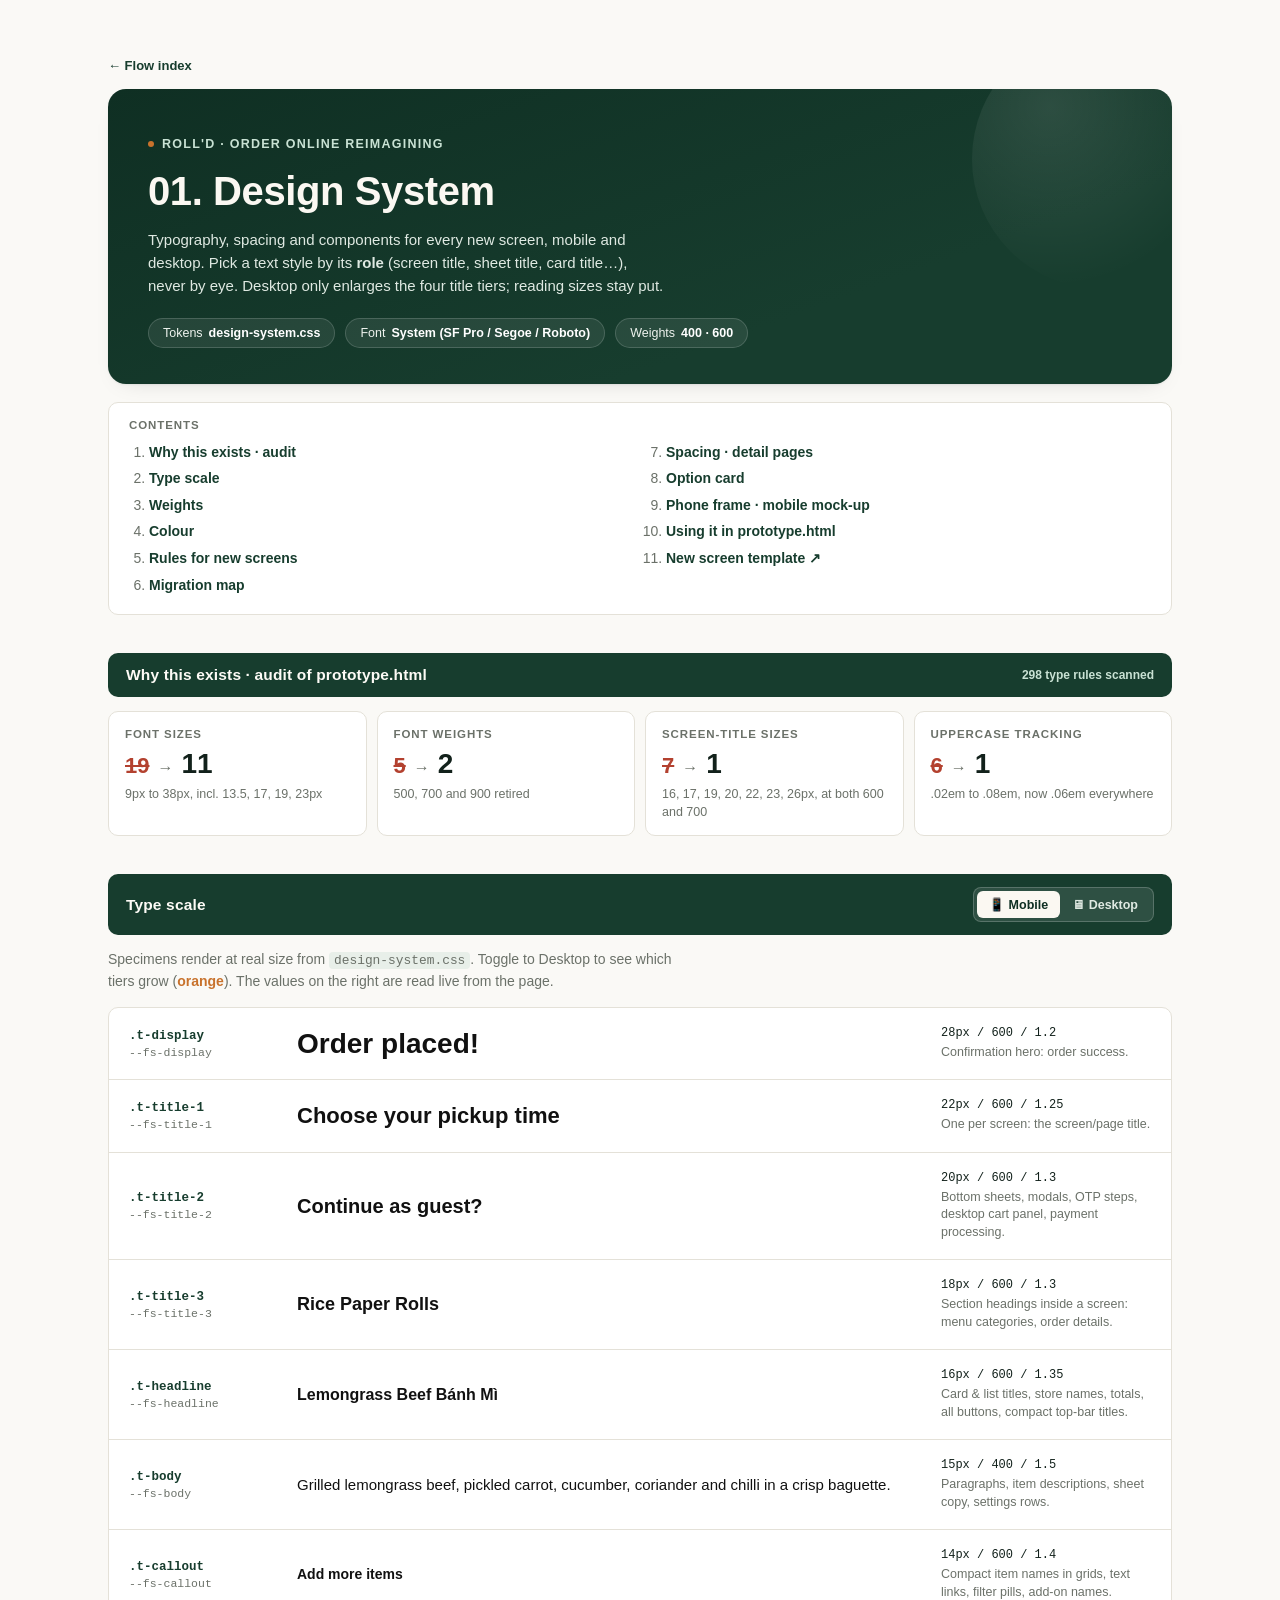
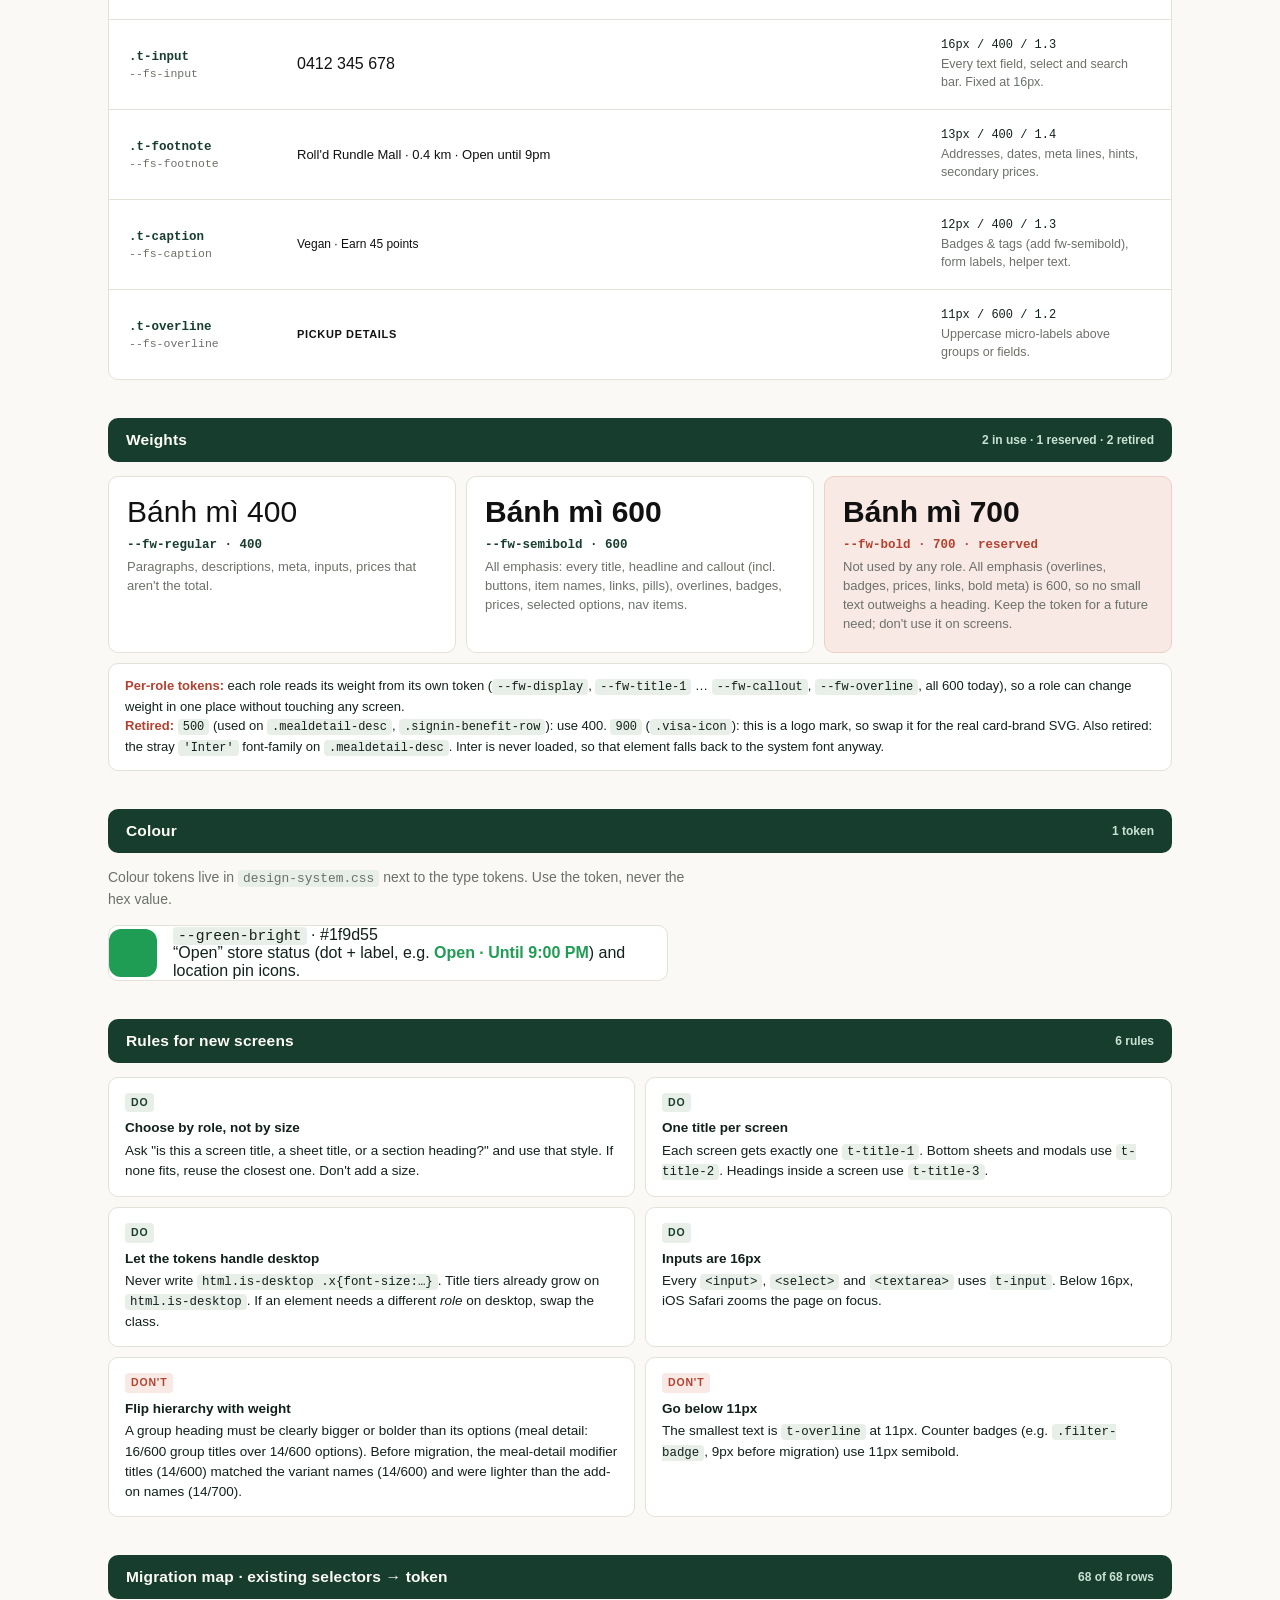
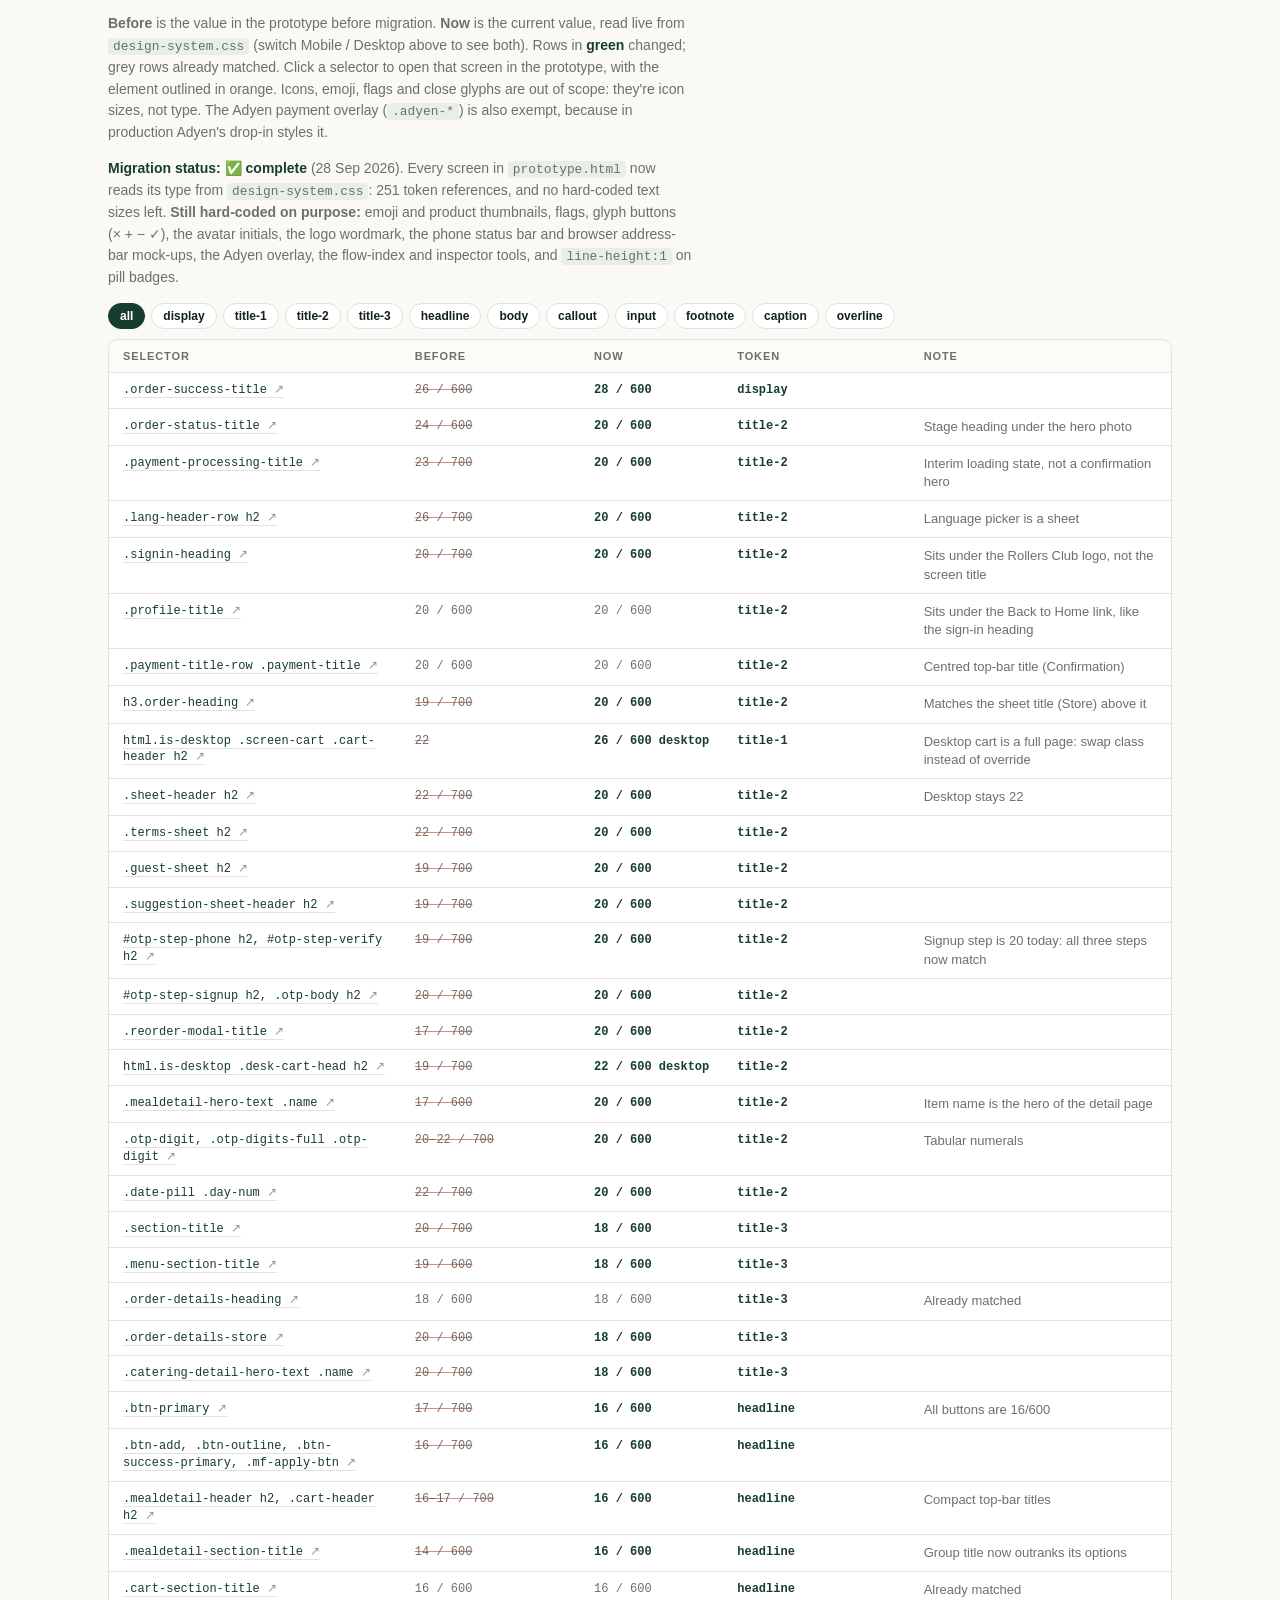
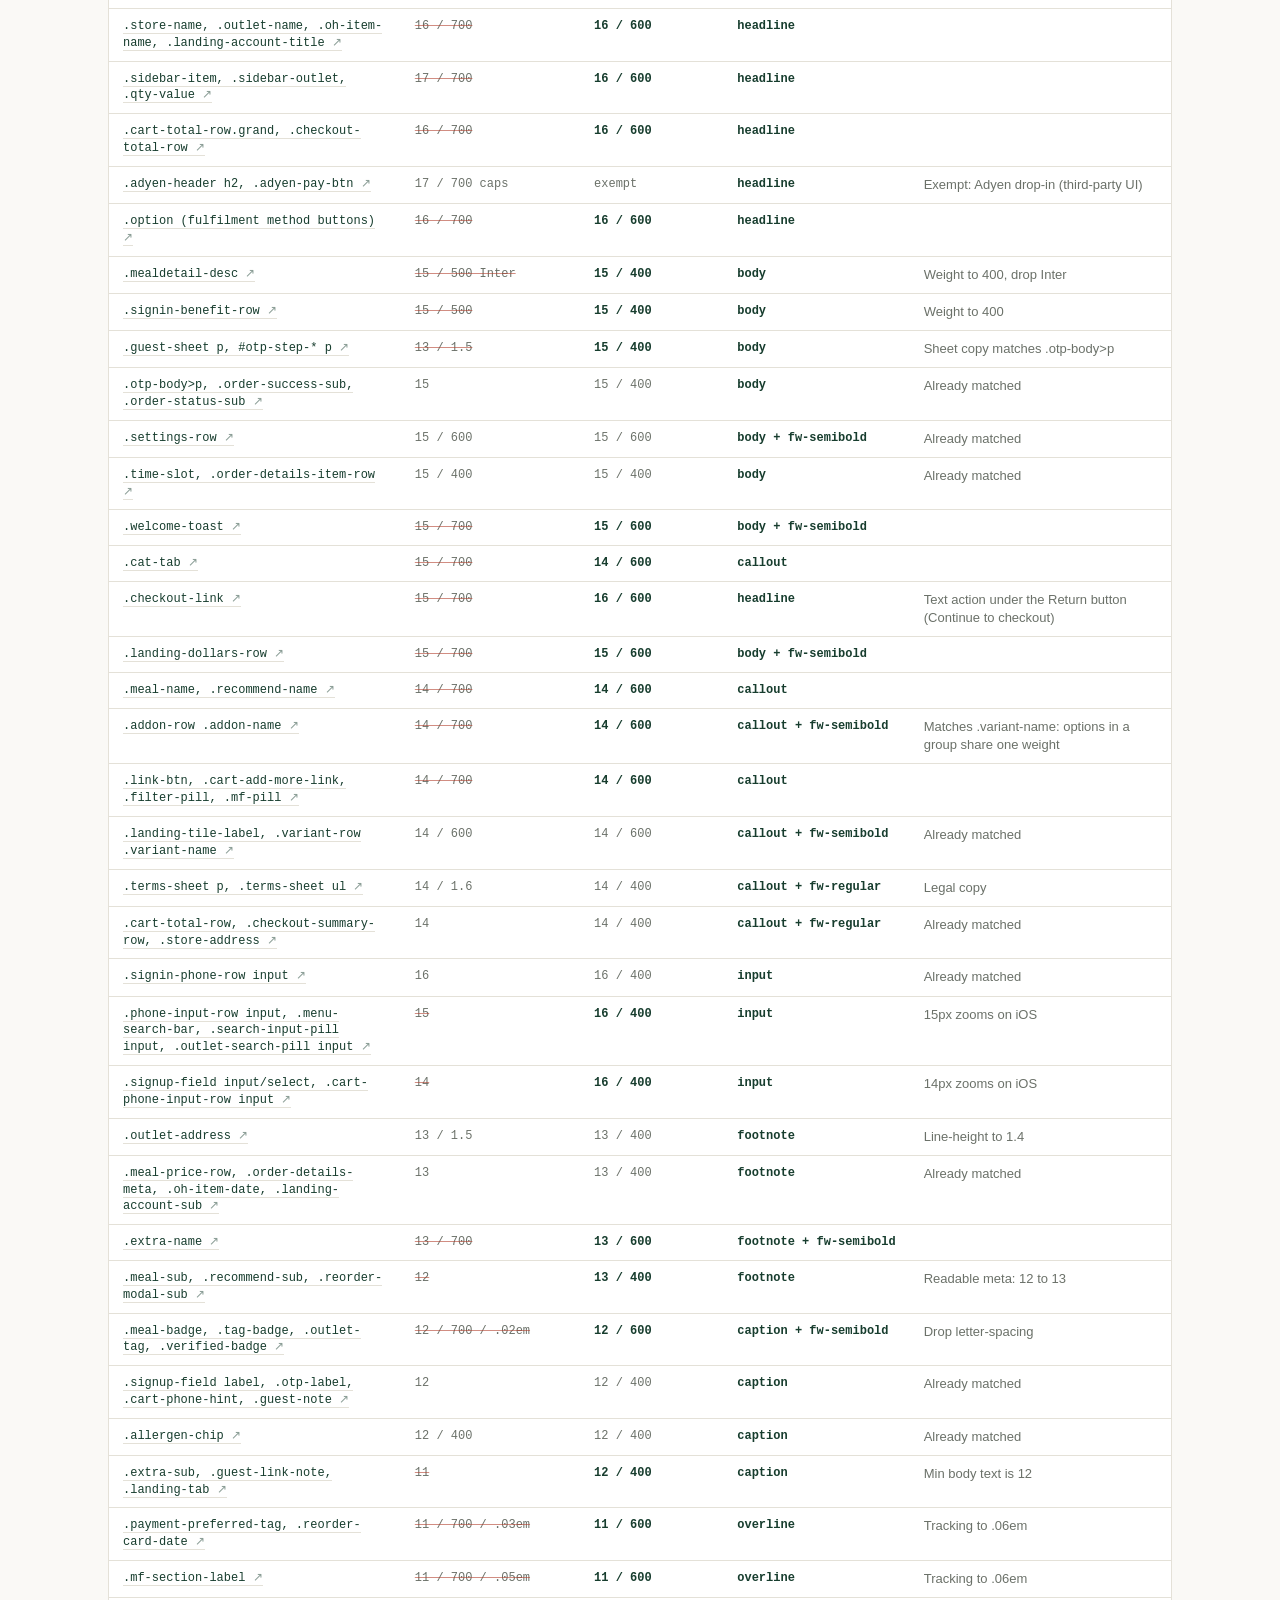
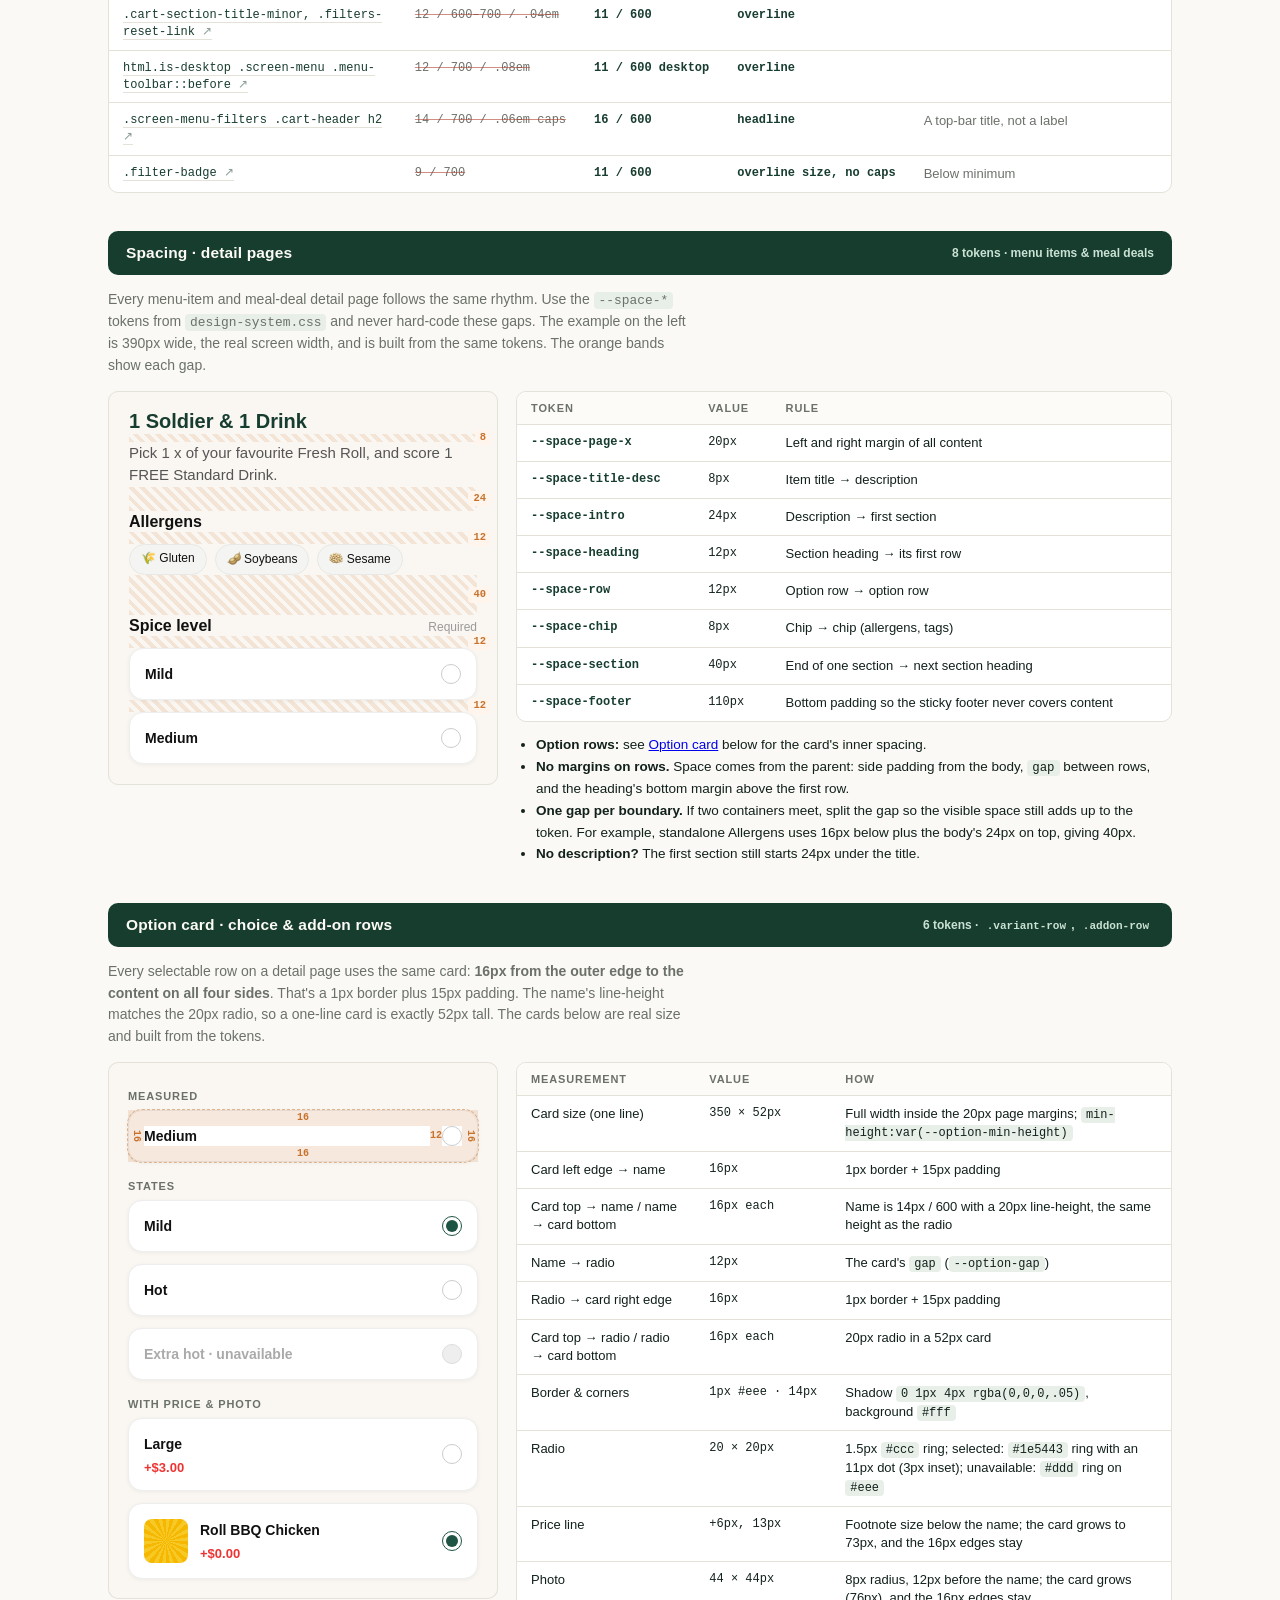
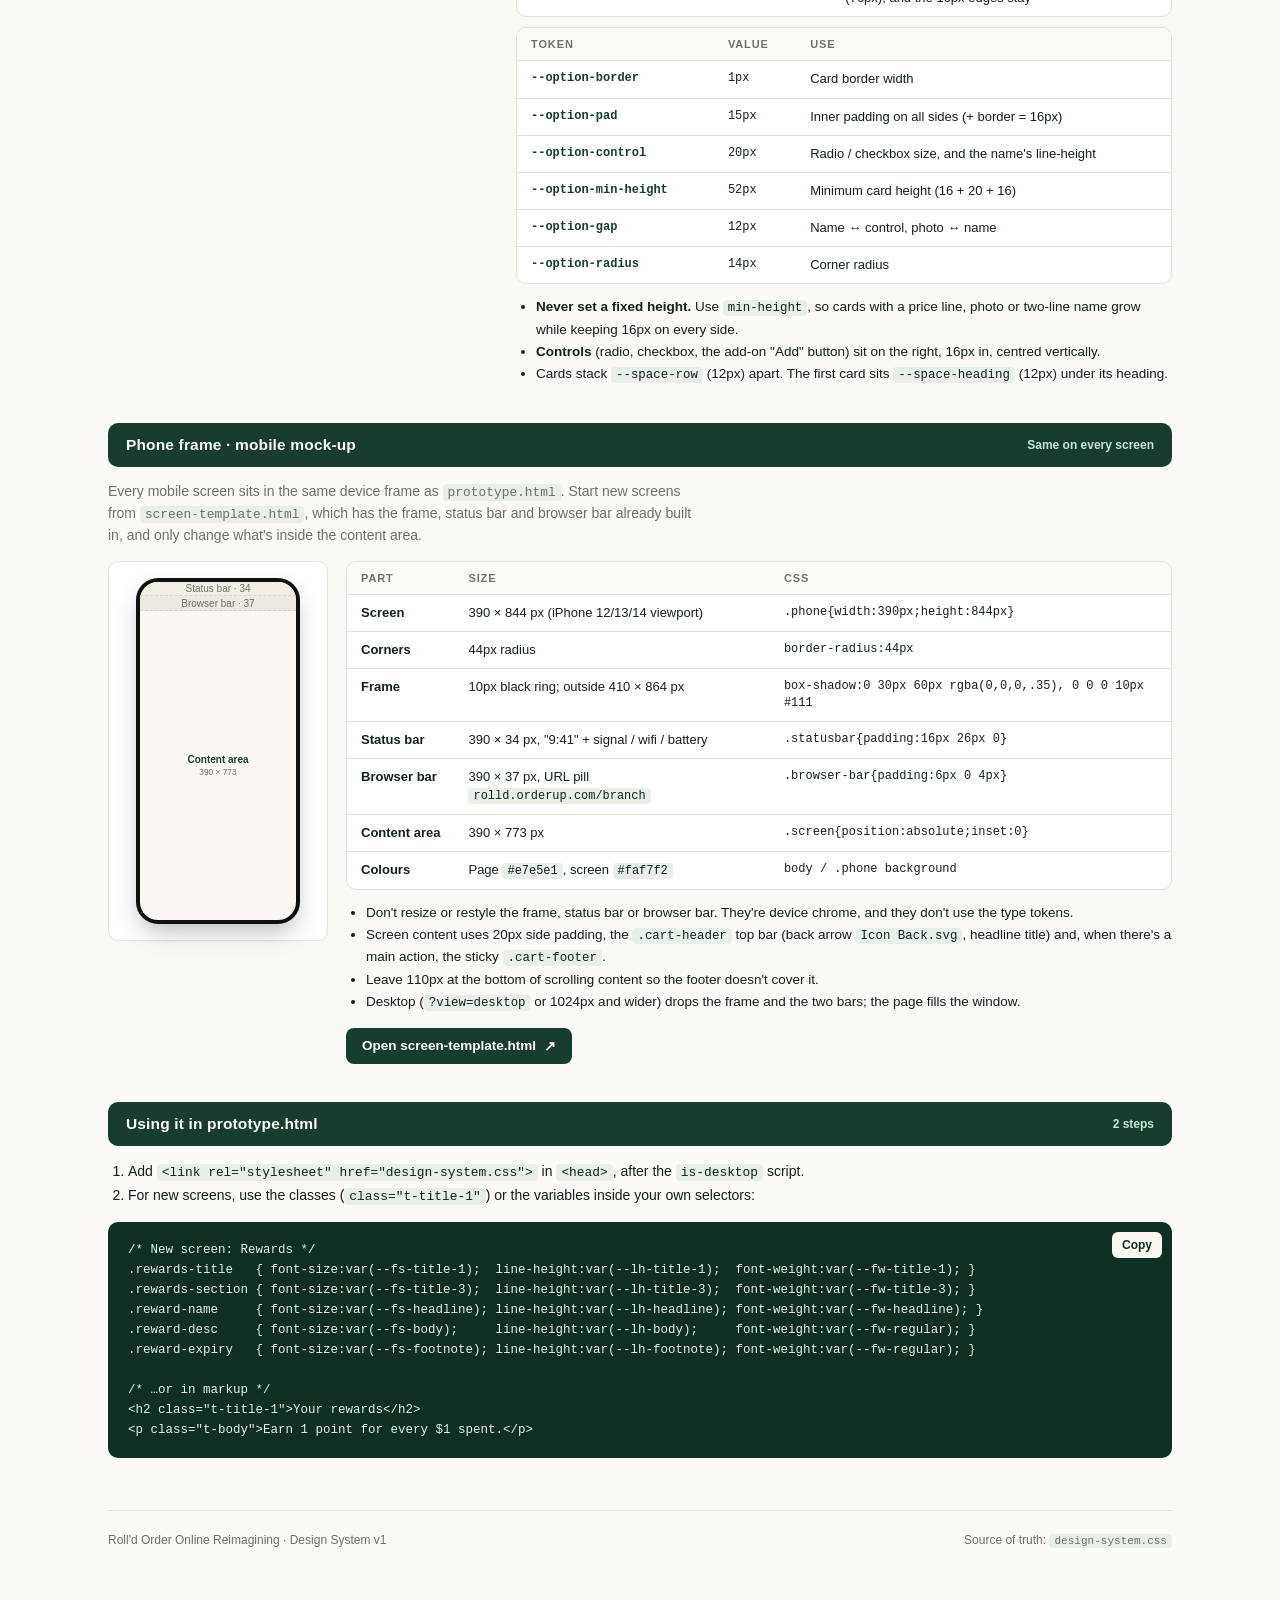
==== commit c6635633: "Add files via upload" ====
--- a/design-system.html
+++ b/design-system.html
@@ -11,7 +11,7 @@
     if (v === 'desktop') document.documentElement.classList.add('is-desktop');
   })();
 </script>
-<link rel="stylesheet" href="design-system.css?v=2026-09-29b">
+<link rel="stylesheet" href="design-system.css?v=2026-10-13">
 <style>
   :root{
     --ink:#12211b;
@@ -242,6 +242,7 @@
       <li><a href="#audit">Why this exists &middot; audit</a></li>
       <li><a href="#type-scale">Type scale</a></li>
       <li><a href="#weights">Weights</a></li>
+      <li><a href="#colour">Colour</a></li>
       <li><a href="#rules">Rules for new screens</a></li>
       <li><a href="#migration">Migration map</a></li>
       <li><a href="#spacing">Spacing &middot; detail pages</a></li>
@@ -285,6 +286,19 @@
       <div class="panel weight retired"><div class="sample fw-bold">Bánh mì 700</div><div class="label">--fw-bold · 700 · reserved</div><div class="for">Not used by any role. All emphasis (overlines, badges, prices, links, bold meta) is 600, so no small text outweighs a heading. Keep the token for a future need; don't use it on screens.</div></div>
     </div>
     <div class="panel retired-row"><b>Per-role tokens:</b> each role reads its weight from its own token (<code>--fw-display</code>, <code>--fw-title-1</code> … <code>--fw-callout</code>, <code>--fw-overline</code>, all 600 today), so a role can change weight in one place without touching any screen.<br><b>Retired:</b> <code>500</code> (used on <code>.mealdetail-desc</code>, <code>.signin-benefit-row</code>): use 400. <code>900</code> (<code>.visa-icon</code>): this is a logo mark, so swap it for the real card-brand SVG. Also retired: the stray <code>'Inter'</code> font-family on <code>.mealdetail-desc</code>. Inter is never loaded, so that element falls back to the system font anyway.</div>
+  </div>
+
+  <!-- Colour -->
+  <div class="section" id="colour">
+    <div class="section-head"><h2>Colour</h2><span class="section-count">1 token</span></div>
+    <p class="lede">Colour tokens live in <code>design-system.css</code> next to the type tokens. Use the token, never the hex value.</p>
+    <div class="panel" style="display:flex;align-items:center;gap:16px;max-width:560px;">
+      <span style="flex:none;width:48px;height:48px;border-radius:12px;background:var(--green-bright);"></span>
+      <div>
+        <div class="label"><code>--green-bright</code> &middot; #1f9d55</div>
+        <div class="for">&ldquo;Open&rdquo; store status (dot + label, e.g. <span style="color:var(--green-bright);font-weight:600">Open &middot; Until 9:00 PM</span>) and location pin icons.</div>
+      </div>
+    </div>
   </div>
 
   <!-- Rules -->
--- a/design-system.css
+++ b/design-system.css
@@ -1,5 +1,5 @@
 /* ==========================================================================
-   Roll'd Order Online — Typography tokens (v1)
+   Roll'd Order Online — Typography + colour tokens (v1)
    Single source of truth for font size, weight, line-height and tracking.
    Reference page: design-system.html
 
@@ -17,6 +17,9 @@
 
 :root{
   --font-sans:-apple-system,BlinkMacSystemFont,"Segoe UI",Roboto,Arial,sans-serif;
+
+  /* Colour */
+  --green-bright:#1f9d55;   /* "Open" status (dot + label), location pin icons */
 
   /* Weights */
   --fw-regular:400;
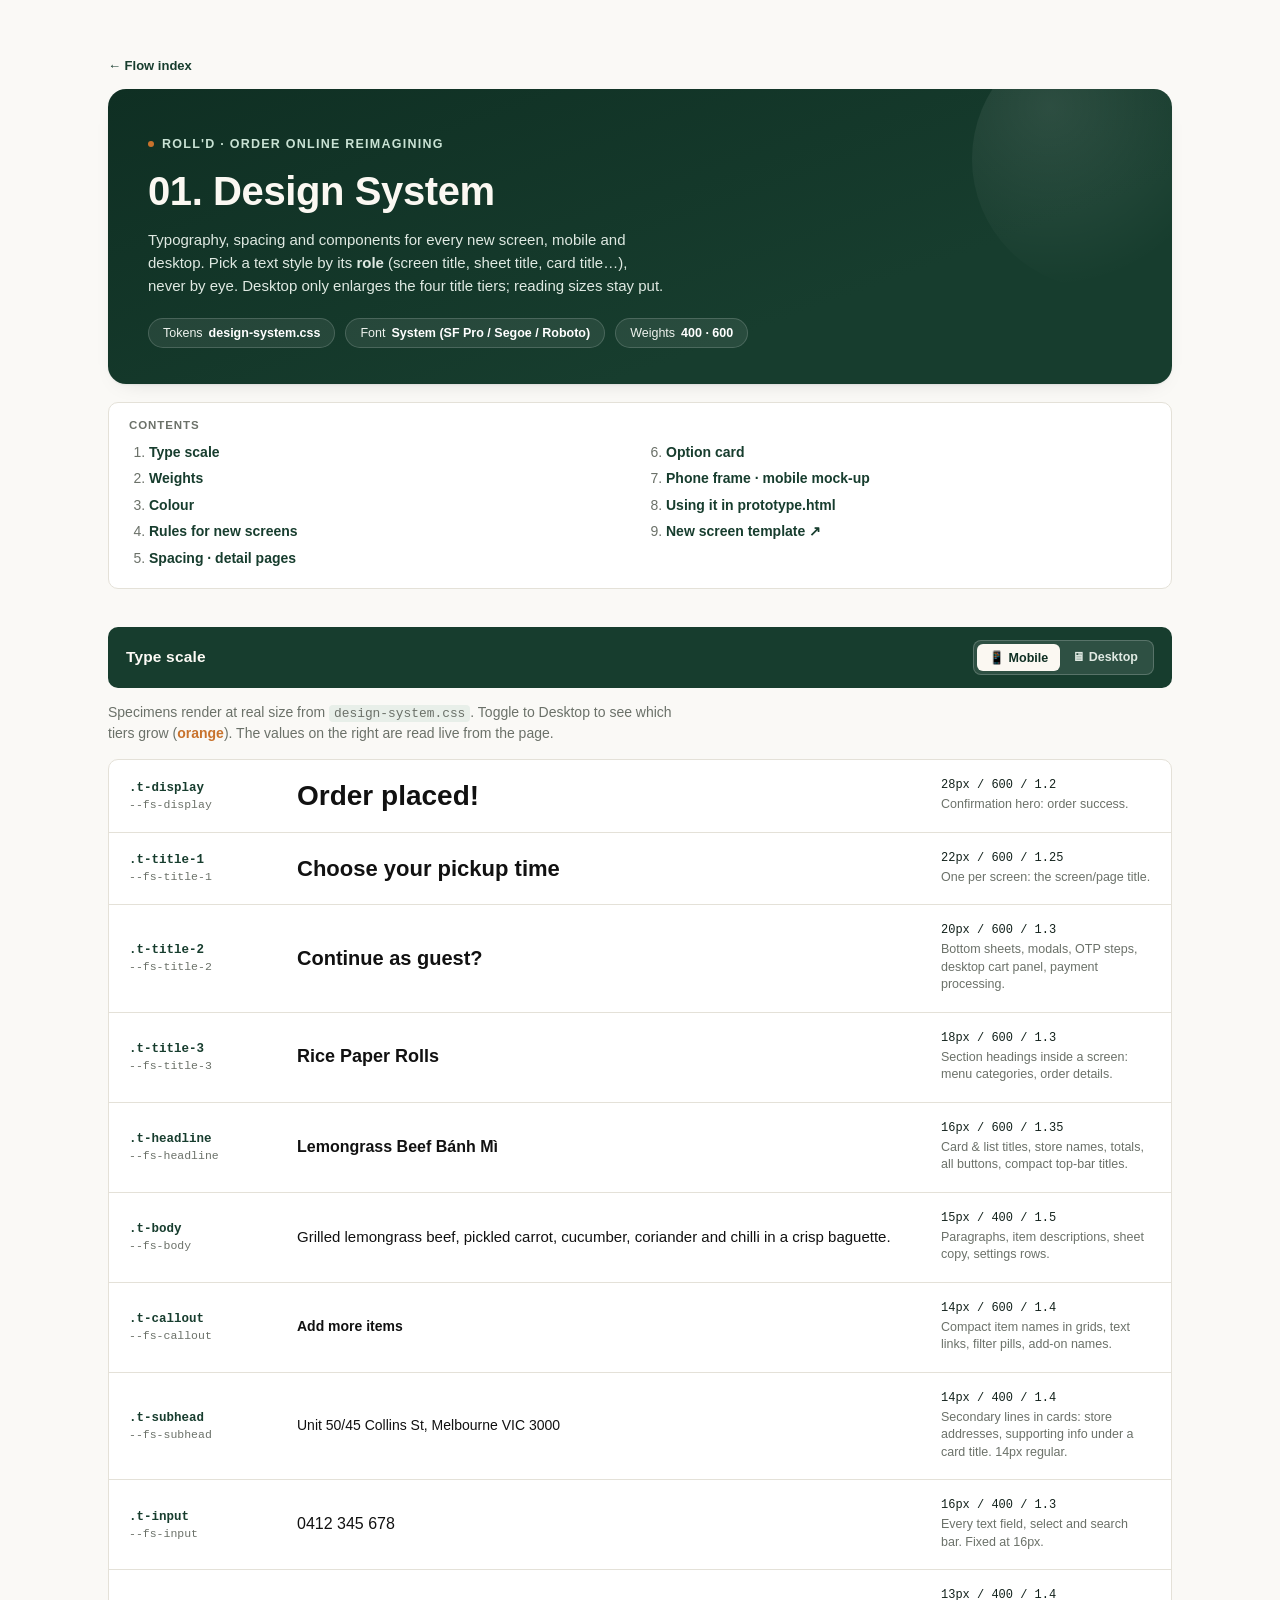
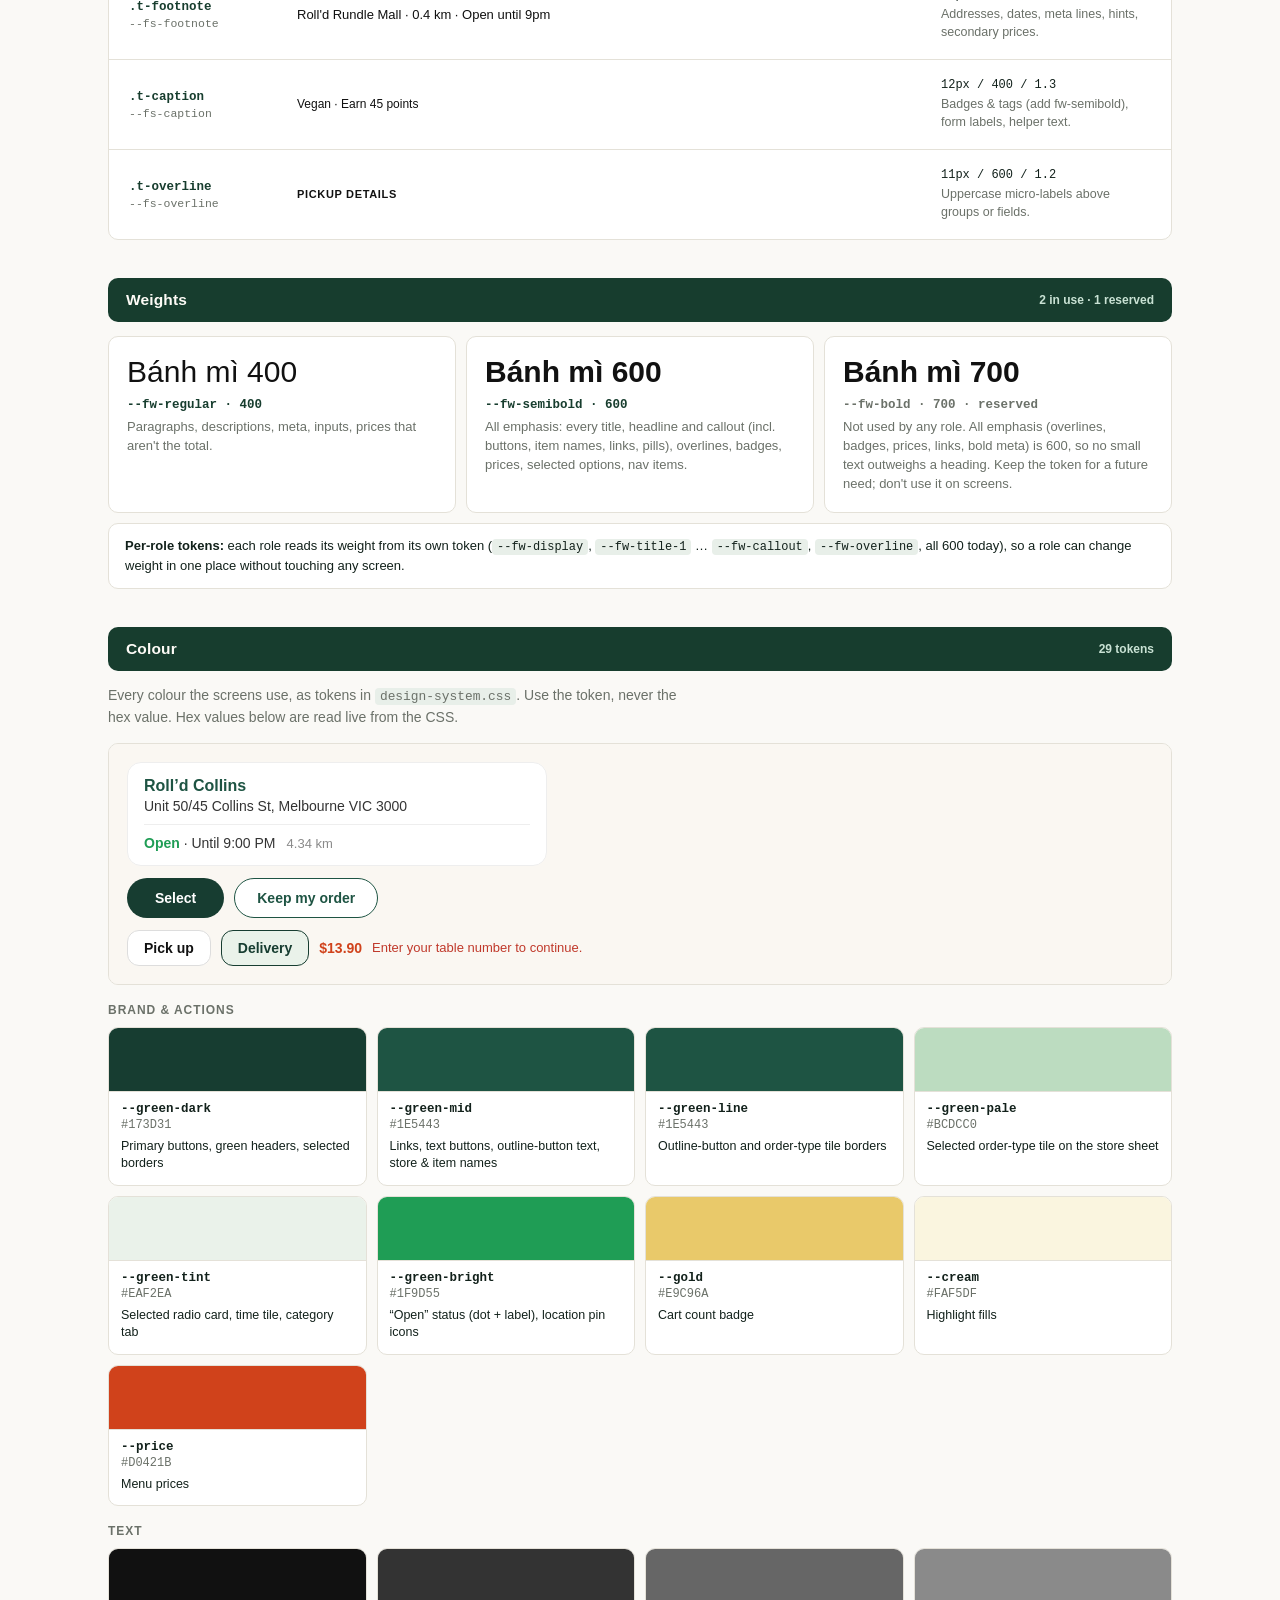
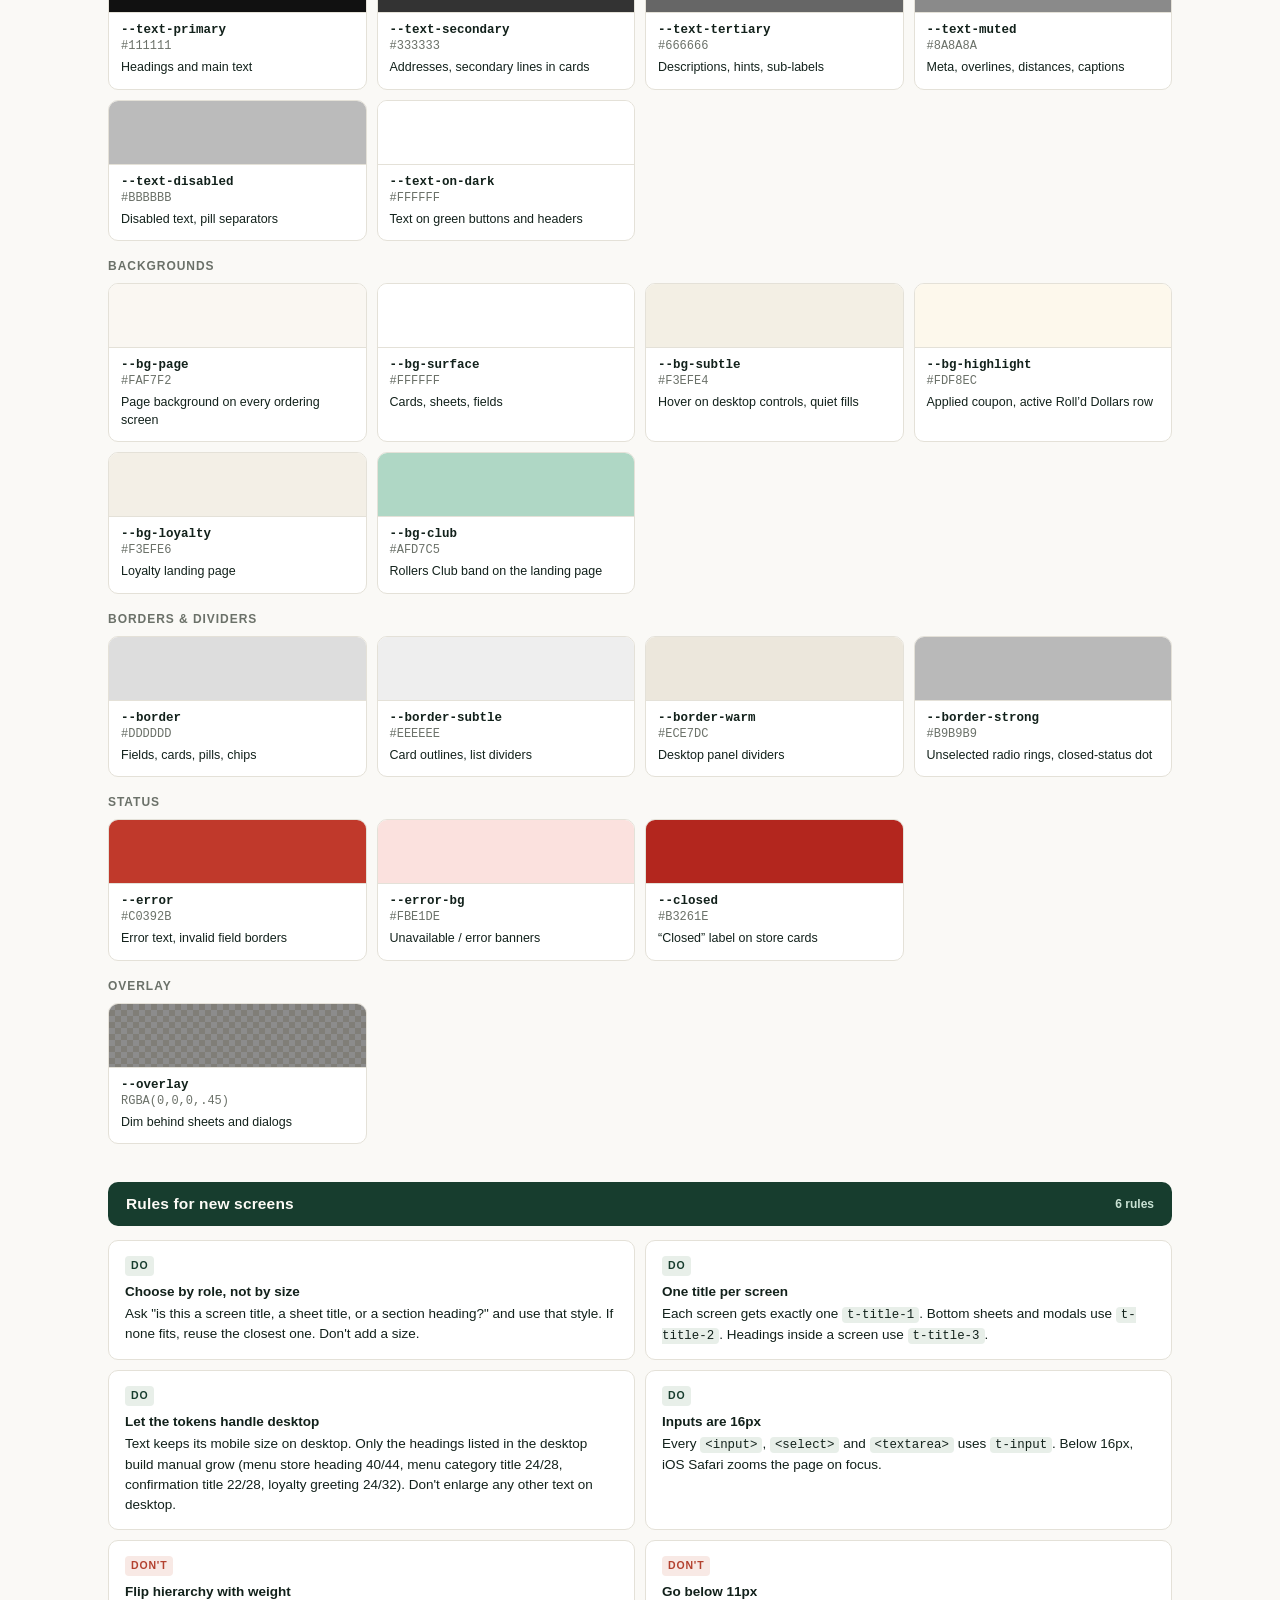
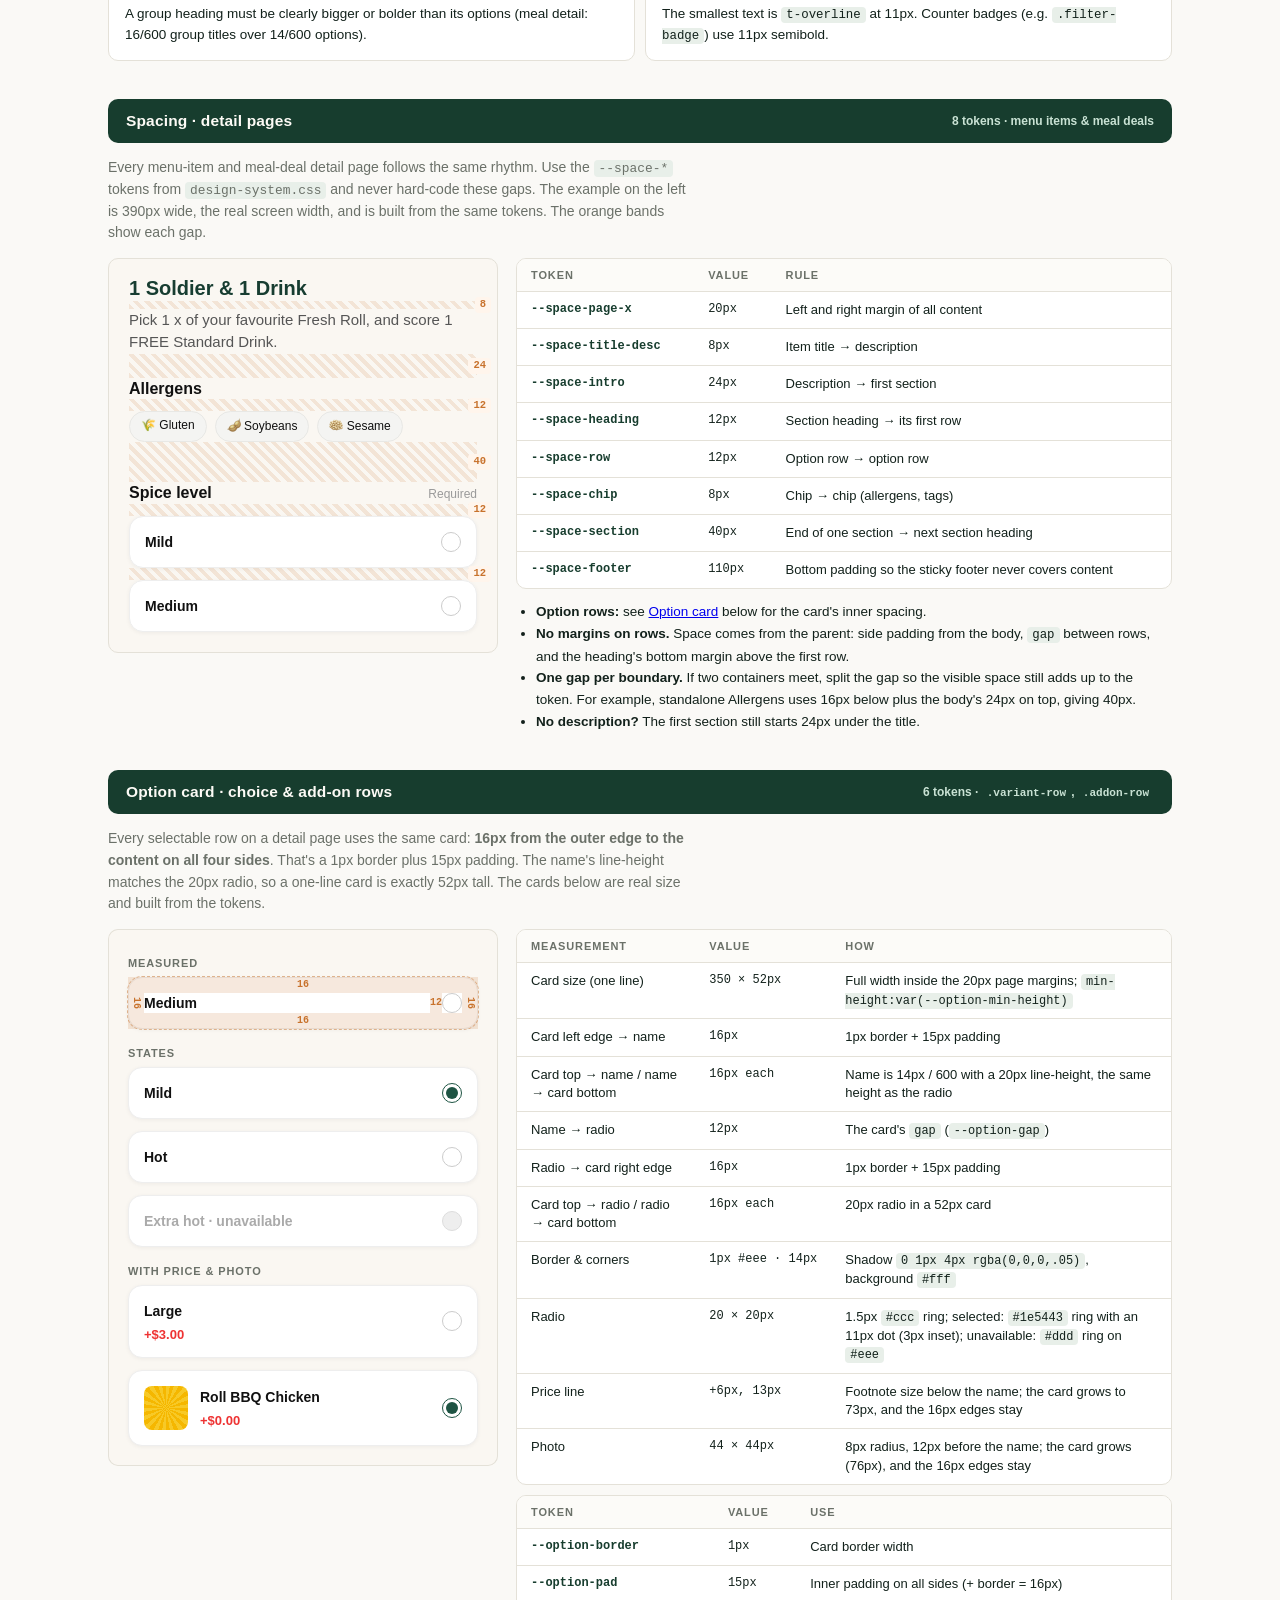
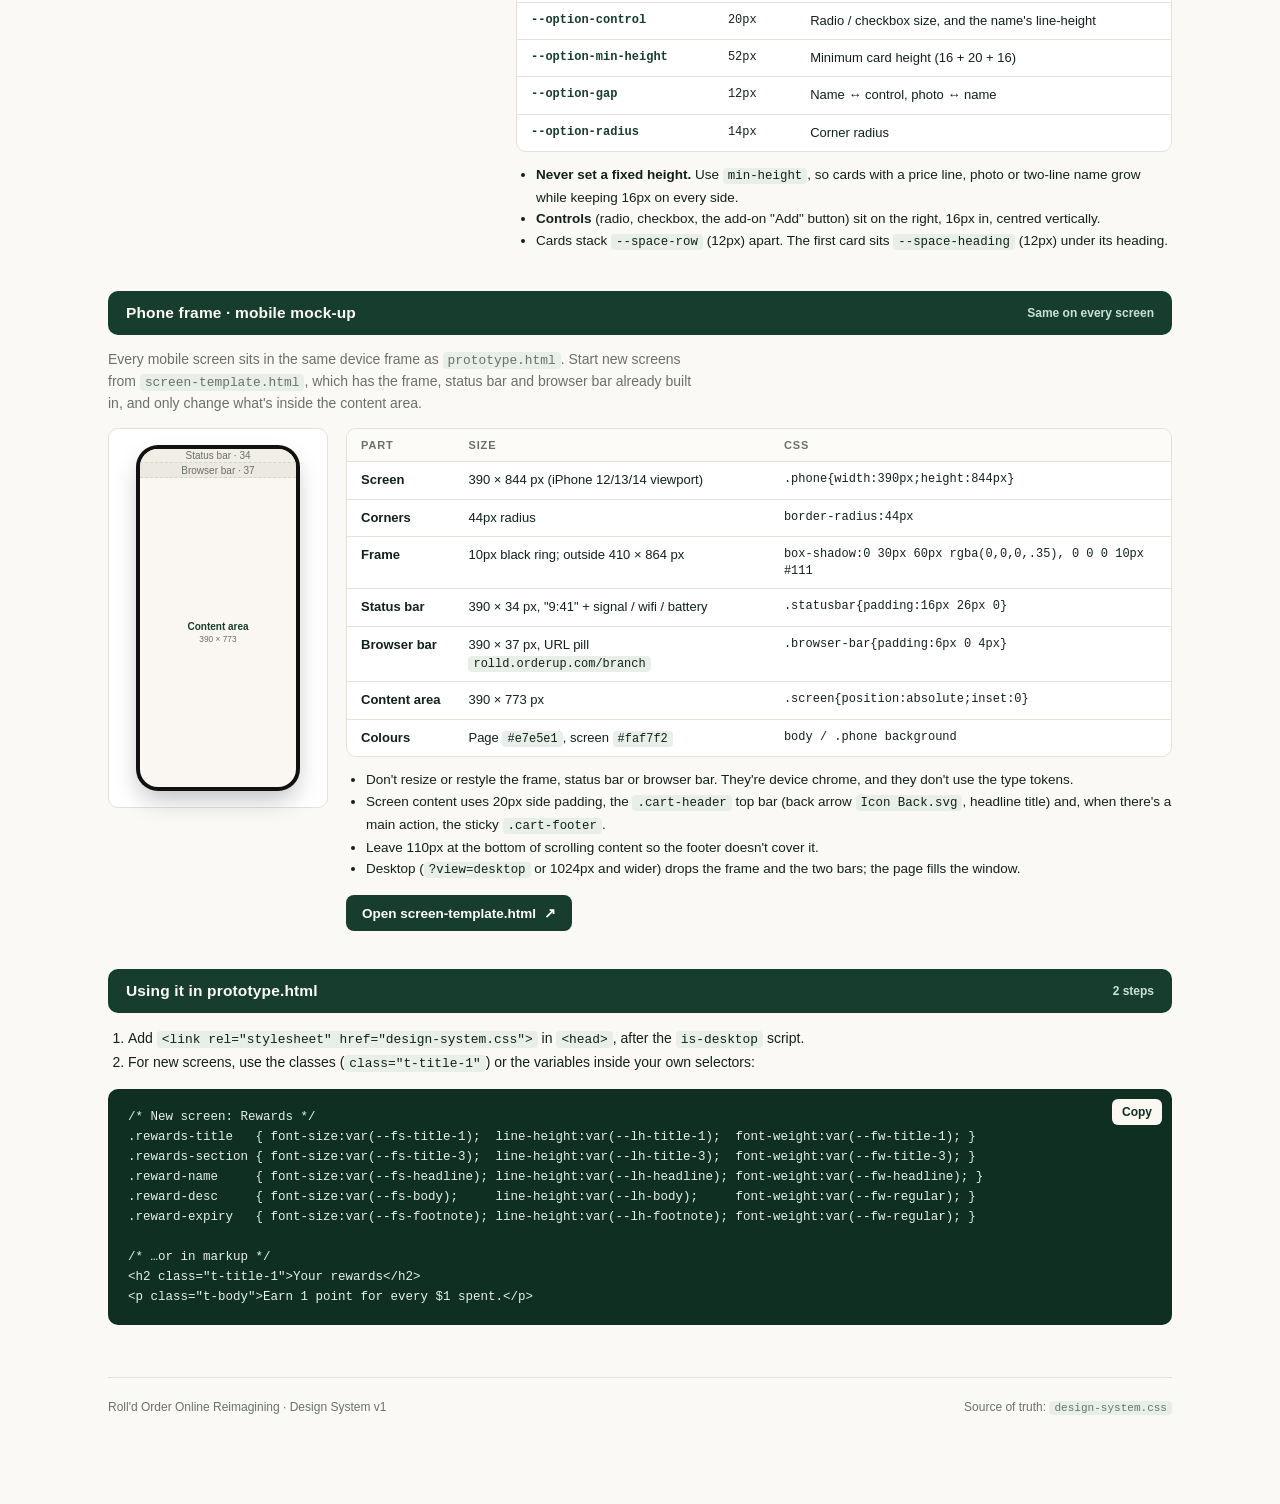
==== commit 85fdf6ef: "Add files via upload" ====
--- a/design-system.html
+++ b/design-system.html
@@ -11,7 +11,7 @@
     if (v === 'desktop') document.documentElement.classList.add('is-desktop');
   })();
 </script>
-<link rel="stylesheet" href="design-system.css?v=2026-10-13">
+<link rel="stylesheet" href="design-system.css?v=2026-10-13d">
 <style>
   :root{
     --ink:#12211b;
@@ -75,16 +75,6 @@
   .lede{font-size:14px;line-height:1.55;color:var(--muted);margin:0 0 14px;max-width:75ch;}
   .panel{background:var(--card);border:1px solid var(--line);border-radius:var(--radius);}
 
-  /* ---------- Audit stats ---------- */
-  .stats{display:grid;grid-template-columns:repeat(4,minmax(0,1fr));gap:10px;}
-  .stat{padding:16px 16px 14px;}
-  .stat .k{font-size:11.5px;font-weight:700;letter-spacing:.08em;text-transform:uppercase;color:var(--muted);}
-  .stat .v{display:flex;align-items:baseline;gap:8px;margin-top:8px;font-size:28px;font-weight:700;font-variant-numeric:tabular-nums;}
-  .stat .v s{color:var(--bad);text-decoration-thickness:2px;font-size:22px;}
-  .stat .v .arrow{color:var(--muted);font-size:16px;font-weight:600;}
-  .stat .n{margin-top:6px;font-size:12.5px;color:var(--muted);line-height:1.4;}
-  @media (max-width:820px){.stats{grid-template-columns:repeat(2,minmax(0,1fr));}}
-
   /* ---------- Toggle ---------- */
   .seg{display:inline-flex;background:rgba(255,255,255,.1);border:1px solid rgba(255,255,255,.2);border-radius:8px;padding:3px;}
   .seg button{font:inherit;font-size:12.5px;font-weight:600;color:#dfe9e2;background:none;border:0;border-radius:6px;padding:6px 12px;cursor:pointer;}
@@ -110,10 +100,36 @@
   .weight .sample{font-family:var(--font-sans);font-size:30px;line-height:1.1;color:#111;}
   .weight .label{margin-top:10px;font-family:var(--mono);font-size:12.5px;font-weight:600;color:var(--green);}
   .weight .for{margin-top:6px;font-size:13px;color:var(--muted);line-height:1.45;}
-  .weight.retired{background:var(--bad-soft);border-color:#eccfc7;}
-  .weight.retired .label{color:var(--bad);}
-  .retired-row{margin-top:10px;padding:12px 16px;font-size:13px;line-height:1.5;color:var(--ink);}
-  .retired-row b{color:var(--bad);}
+  .weight.reserved .label{color:var(--muted);}
+  /* ---------- Colour palette ---------- */
+  .pal-group{margin-top:18px;}
+  .pal-group h3{margin:0 0 10px;font-size:12px;font-weight:700;letter-spacing:.08em;text-transform:uppercase;color:var(--muted);}
+  .pal-grid{display:grid;grid-template-columns:repeat(auto-fill,minmax(220px,1fr));gap:10px;}
+  .pal-swatch{display:flex;flex-direction:column;overflow:hidden;}
+  .pal-chip{height:64px;border-bottom:1px solid var(--line);}
+  .pal-chip.is-overlay{background-image:linear-gradient(45deg,#e8e4da 25%,transparent 25%),linear-gradient(-45deg,#e8e4da 25%,transparent 25%),linear-gradient(45deg,transparent 75%,#e8e4da 75%),linear-gradient(-45deg,transparent 75%,#e8e4da 75%);background-size:12px 12px;background-position:0 0,0 6px,6px -6px,-6px 0;position:relative;}
+  .pal-chip.is-overlay span{position:absolute;inset:0;}
+  .pal-info{padding:10px 12px 12px;}
+  .pal-token{font-family:var(--mono);font-size:12.5px;color:var(--ink);font-weight:600;}
+  .pal-hex{font-family:var(--mono);font-size:12px;color:var(--muted);margin-top:2px;text-transform:uppercase;}
+  .pal-use{font-size:12.5px;line-height:1.4;color:var(--ink);margin-top:6px;}
+  /* "In use" preview, built from the product tokens */
+  .pal-demo{padding:0;overflow:hidden;}
+  .pal-demo-page{background:var(--bg-page);padding:18px;display:flex;flex-direction:column;gap:12px;}
+  .pal-demo-card{background:var(--bg-surface);border:1px solid var(--border-subtle);border-radius:14px;padding:14px 16px;max-width:420px;}
+  .pal-demo-name{font-size:16px;font-weight:600;color:var(--green-mid);}
+  .pal-demo-sec{font-size:14px;color:var(--text-secondary);margin-top:3px;}
+  .pal-demo-meta{font-size:14px;color:var(--text-secondary);margin-top:10px;padding-top:10px;border-top:1px solid var(--border-subtle);}
+  .pal-demo-open{color:var(--green-bright);font-weight:600;}
+  .pal-demo-muted{color:var(--text-muted);font-size:13px;}
+  .pal-demo-row{display:flex;flex-wrap:wrap;gap:10px;align-items:center;}
+  .pal-demo-btn{background:var(--green-dark);color:var(--text-on-dark);font-weight:600;font-size:14px;padding:12px 28px;border-radius:20px;}
+  .pal-demo-btn-outline{background:var(--bg-surface);color:var(--green-mid);border:1.5px solid var(--green-line);font-weight:600;font-size:14px;padding:11px 22px;border-radius:20px;}
+  .pal-demo-tile{background:var(--bg-surface);border:1.5px solid var(--border);border-radius:12px;padding:9px 16px;font-size:14px;font-weight:600;color:var(--text-primary);}
+  .pal-demo-tile.is-selected{background:var(--green-tint);border-color:var(--green-dark);color:var(--green-dark);}
+  .pal-demo-price{color:var(--price);font-weight:600;font-size:14px;}
+  .pal-demo-error{color:var(--error);font-size:13px;}
+  .tokens-note{margin-top:10px;padding:12px 16px;font-size:13px;line-height:1.5;color:var(--ink);}
   @media (max-width:720px){.weights{grid-template-columns:1fr;}}
 
   /* ---------- Rules ---------- */
@@ -125,26 +141,15 @@
   .rule .tag.dont{background:var(--bad-soft);color:var(--bad);}
   @media (max-width:720px){.rules{grid-template-columns:1fr;}}
 
-  /* ---------- Migration table ---------- */
-  .filter{display:flex;flex-wrap:wrap;gap:6px;margin-bottom:10px;}
-  .filter button{font:inherit;font-size:12px;font-weight:600;color:var(--ink);background:var(--card);border:1px solid var(--line);border-radius:999px;padding:5px 11px;cursor:pointer;}
-  .filter button[aria-pressed="true"]{background:var(--green);border-color:var(--green);color:#fff;}
+  /* ---------- Tables ---------- */
   .table-wrap{overflow-x:auto;}
   table{width:100%;border-collapse:collapse;font-size:13px;min-width:820px;}
-  td.note{min-width:220px;}
   th{text-align:left;font-size:11px;font-weight:700;letter-spacing:.08em;text-transform:uppercase;color:var(--muted);padding:10px 14px;border-bottom:1px solid var(--line);background:#fcfbf8;}
   td{padding:9px 14px;border-bottom:1px solid var(--line);vertical-align:top;line-height:1.4;}
   tr:last-child td{border-bottom:0;}
-  td.sel{font-family:var(--mono);font-size:12px;color:var(--ink);}
-  td.sel a{color:var(--green);text-decoration:none;border-bottom:1px solid var(--line);}
-  td.sel a:hover{border-bottom-color:var(--green);}
-  td.sel a span{opacity:.5;font-family:inherit;}
-  td.before{font-family:var(--mono);font-size:12px;color:var(--muted);white-space:nowrap;}
-  td.before.changed{text-decoration:line-through;text-decoration-color:rgba(179,65,47,.6);}
   td.after{font-family:var(--mono);font-size:12px;color:var(--muted);white-space:nowrap;}
   td.after.changed{color:var(--green);font-weight:700;}
   td.to{font-family:var(--mono);font-size:12px;font-weight:700;color:var(--green);white-space:nowrap;}
-  td.note{color:var(--muted);}
 
   /* ---------- Code ---------- */
   .code{position:relative;}
@@ -239,12 +244,10 @@
   <nav class="panel toc" aria-label="Contents">
     <div class="toc-title">Contents</div>
     <ol>
-      <li><a href="#audit">Why this exists &middot; audit</a></li>
       <li><a href="#type-scale">Type scale</a></li>
       <li><a href="#weights">Weights</a></li>
       <li><a href="#colour">Colour</a></li>
       <li><a href="#rules">Rules for new screens</a></li>
-      <li><a href="#migration">Migration map</a></li>
       <li><a href="#spacing">Spacing &middot; detail pages</a></li>
       <li><a href="#option-card">Option card</a></li>
       <li><a href="#phone-frame">Phone frame &middot; mobile mock-up</a></li>
@@ -253,17 +256,6 @@
     </ol>
   </nav>
 
-  <!-- Audit -->
-  <div class="section" id="audit">
-    <div class="section-head"><h2>Why this exists &middot; audit of prototype.html</h2><span class="section-count">298 type rules scanned</span></div>
-    <div class="stats">
-      <div class="panel stat"><div class="k">Font sizes</div><div class="v"><s>19</s><span class="arrow">→</span>11</div><div class="n">9px to 38px, incl. 13.5, 17, 19, 23px</div></div>
-      <div class="panel stat"><div class="k">Font weights</div><div class="v"><s>5</s><span class="arrow">→</span>2</div><div class="n">500, 700 and 900 retired</div></div>
-      <div class="panel stat"><div class="k">Screen-title sizes</div><div class="v"><s>7</s><span class="arrow">→</span>1</div><div class="n">16, 17, 19, 20, 22, 23, 26px, at both 600 and 700</div></div>
-      <div class="panel stat"><div class="k">Uppercase tracking</div><div class="v"><s>6</s><span class="arrow">→</span>1</div><div class="n">.02em to .08em, now .06em everywhere</div></div>
-    </div>
-  </div>
-
   <!-- Type scale -->
   <div class="section" id="type-scale">
     <div class="section-head">
@@ -279,26 +271,42 @@
 
   <!-- Weights -->
   <div class="section" id="weights">
-    <div class="section-head"><h2>Weights</h2><span class="section-count">2 in use &middot; 1 reserved &middot; 2 retired</span></div>
+    <div class="section-head"><h2>Weights</h2><span class="section-count">2 in use &middot; 1 reserved</span></div>
     <div class="weights">
       <div class="panel weight"><div class="sample fw-regular">Bánh mì 400</div><div class="label">--fw-regular · 400</div><div class="for">Paragraphs, descriptions, meta, inputs, prices that aren't the total.</div></div>
       <div class="panel weight"><div class="sample fw-semibold">Bánh mì 600</div><div class="label">--fw-semibold · 600</div><div class="for">All emphasis: every title, headline and callout (incl. buttons, item names, links, pills), overlines, badges, prices, selected options, nav items.</div></div>
-      <div class="panel weight retired"><div class="sample fw-bold">Bánh mì 700</div><div class="label">--fw-bold · 700 · reserved</div><div class="for">Not used by any role. All emphasis (overlines, badges, prices, links, bold meta) is 600, so no small text outweighs a heading. Keep the token for a future need; don't use it on screens.</div></div>
-    </div>
-    <div class="panel retired-row"><b>Per-role tokens:</b> each role reads its weight from its own token (<code>--fw-display</code>, <code>--fw-title-1</code> … <code>--fw-callout</code>, <code>--fw-overline</code>, all 600 today), so a role can change weight in one place without touching any screen.<br><b>Retired:</b> <code>500</code> (used on <code>.mealdetail-desc</code>, <code>.signin-benefit-row</code>): use 400. <code>900</code> (<code>.visa-icon</code>): this is a logo mark, so swap it for the real card-brand SVG. Also retired: the stray <code>'Inter'</code> font-family on <code>.mealdetail-desc</code>. Inter is never loaded, so that element falls back to the system font anyway.</div>
+      <div class="panel weight reserved"><div class="sample fw-bold">Bánh mì 700</div><div class="label">--fw-bold · 700 · reserved</div><div class="for">Not used by any role. All emphasis (overlines, badges, prices, links, bold meta) is 600, so no small text outweighs a heading. Keep the token for a future need; don't use it on screens.</div></div>
+    </div>
+    <div class="panel tokens-note"><b>Per-role tokens:</b> each role reads its weight from its own token (<code>--fw-display</code>, <code>--fw-title-1</code> … <code>--fw-callout</code>, <code>--fw-overline</code>, all 600 today), so a role can change weight in one place without touching any screen.</div>
   </div>
 
   <!-- Colour -->
   <div class="section" id="colour">
-    <div class="section-head"><h2>Colour</h2><span class="section-count">1 token</span></div>
-    <p class="lede">Colour tokens live in <code>design-system.css</code> next to the type tokens. Use the token, never the hex value.</p>
-    <div class="panel" style="display:flex;align-items:center;gap:16px;max-width:560px;">
-      <span style="flex:none;width:48px;height:48px;border-radius:12px;background:var(--green-bright);"></span>
-      <div>
-        <div class="label"><code>--green-bright</code> &middot; #1f9d55</div>
-        <div class="for">&ldquo;Open&rdquo; store status (dot + label, e.g. <span style="color:var(--green-bright);font-weight:600">Open &middot; Until 9:00 PM</span>) and location pin icons.</div>
-      </div>
-    </div>
+    <div class="section-head"><h2>Colour</h2><span class="section-count" id="pal-count"></span></div>
+    <p class="lede">Every colour the screens use, as tokens in <code>design-system.css</code>. Use the token, never the hex value. Hex values below are read live from the CSS.</p>
+
+    <!-- In use: the core colours together, as they appear on a screen -->
+    <div class="panel pal-demo" aria-label="Colours in use">
+      <div class="pal-demo-page">
+        <div class="pal-demo-card">
+          <div class="pal-demo-name">Roll&rsquo;d Collins</div>
+          <div class="pal-demo-sec">Unit 50/45 Collins St, Melbourne VIC 3000</div>
+          <div class="pal-demo-meta"><span class="pal-demo-open">Open</span> &middot; Until 9:00 PM <span class="pal-demo-muted">&nbsp;&nbsp;4.34 km</span></div>
+        </div>
+        <div class="pal-demo-row">
+          <span class="pal-demo-btn">Select</span>
+          <span class="pal-demo-btn-outline">Keep my order</span>
+        </div>
+        <div class="pal-demo-row">
+          <span class="pal-demo-tile">Pick up</span>
+          <span class="pal-demo-tile is-selected">Delivery</span>
+          <span class="pal-demo-price">$13.90</span>
+          <span class="pal-demo-error">Enter your table number to continue.</span>
+        </div>
+      </div>
+    </div>
+
+    <div id="palette"></div>
   </div>
 
   <!-- Rules -->
@@ -307,24 +315,10 @@
     <div class="rules">
       <div class="panel rule"><span class="tag do">Do</span><b>Choose by role, not by size</b>Ask "is this a screen title, a sheet title, or a section heading?" and use that style. If none fits, reuse the closest one. Don't add a size.</div>
       <div class="panel rule"><span class="tag do">Do</span><b>One title per screen</b>Each screen gets exactly one <code>t-title-1</code>. Bottom sheets and modals use <code>t-title-2</code>. Headings inside a screen use <code>t-title-3</code>.</div>
-      <div class="panel rule"><span class="tag do">Do</span><b>Let the tokens handle desktop</b>Never write <code>html.is-desktop .x{font-size:…}</code>. Title tiers already grow on <code>html.is-desktop</code>. If an element needs a different <em>role</em> on desktop, swap the class.</div>
+      <div class="panel rule"><span class="tag do">Do</span><b>Let the tokens handle desktop</b>Text keeps its mobile size on desktop. Only the headings listed in the desktop build manual grow (menu store heading 40/44, menu category title 24/28, confirmation title 22/28, loyalty greeting 24/32). Don't enlarge any other text on desktop.</div>
       <div class="panel rule"><span class="tag do">Do</span><b>Inputs are 16px</b>Every <code>&lt;input&gt;</code>, <code>&lt;select&gt;</code> and <code>&lt;textarea&gt;</code> uses <code>t-input</code>. Below 16px, iOS Safari zooms the page on focus.</div>
-      <div class="panel rule"><span class="tag dont">Don't</span><b>Flip hierarchy with weight</b>A group heading must be clearly bigger or bolder than its options (meal detail: 16/600 group titles over 14/600 options). Before migration, the meal-detail modifier titles (14/600) matched the variant names (14/600) and were lighter than the add-on names (14/700).</div>
-      <div class="panel rule"><span class="tag dont">Don't</span><b>Go below 11px</b>The smallest text is <code>t-overline</code> at 11px. Counter badges (e.g. <code>.filter-badge</code>, 9px before migration) use 11px semibold.</div>
-    </div>
-  </div>
-
-  <!-- Migration -->
-  <div class="section" id="migration">
-    <div class="section-head"><h2>Migration map &middot; existing selectors → token</h2><span class="section-count" id="mig-count"></span></div>
-    <p class="lede"><b>Before</b> is the value in the prototype before migration. <b>Now</b> is the current value, read live from <code>design-system.css</code> (switch Mobile / Desktop above to see both). Rows in <b style="color:var(--green)">green</b> changed; grey rows already matched. Click a selector to open that screen in the prototype, with the element outlined in orange. Icons, emoji, flags and close glyphs are out of scope: they're icon sizes, not type. The Adyen payment overlay (<code>.adyen-*</code>) is also exempt, because in production Adyen's drop-in styles it.</p>
-    <p class="lede"><b style="color:var(--green)">Migration status: ✅ complete</b> (28 Sep 2026). Every screen in <code>prototype.html</code> now reads its type from <code>design-system.css</code>: 251 token references, and no hard-coded text sizes left. <b>Still hard-coded on purpose:</b> emoji and product thumbnails, flags, glyph buttons (× + − ✓), the avatar initials, the logo wordmark, the phone status bar and browser address-bar mock-ups, the Adyen overlay, the flow-index and inspector tools, and <code>line-height:1</code> on pill badges.</p>
-    <div class="filter" id="mig-filter"></div>
-    <div class="panel table-wrap">
-      <table>
-        <thead><tr><th>Selector</th><th>Before</th><th>Now</th><th>Token</th><th>Note</th></tr></thead>
-        <tbody id="mig-body"></tbody>
-      </table>
+      <div class="panel rule"><span class="tag dont">Don't</span><b>Flip hierarchy with weight</b>A group heading must be clearly bigger or bolder than its options (meal detail: 16/600 group titles over 14/600 options).</div>
+      <div class="panel rule"><span class="tag dont">Don't</span><b>Go below 11px</b>The smallest text is <code>t-overline</code> at 11px. Counter badges (e.g. <code>.filter-badge</code>) use 11px semibold.</div>
     </div>
   </div>
 
@@ -489,165 +483,12 @@
     {t:'headline', cls:'t-headline', text:'Lemongrass Beef Bánh Mì', use:'Card & list titles, store names, totals, all buttons, compact top-bar titles.'},
     {t:'body',     cls:'t-body',     text:'Grilled lemongrass beef, pickled carrot, cucumber, coriander and chilli in a crisp baguette.', use:'Paragraphs, item descriptions, sheet copy, settings rows.'},
     {t:'callout',  cls:'t-callout',  text:'Add more items', use:'Compact item names in grids, text links, filter pills, add-on names.'},
+    {t:'subhead',  cls:'t-subhead',  text:'Unit 50/45 Collins St, Melbourne VIC 3000', use:'Secondary lines in cards: store addresses, supporting info under a card title. 14px regular.'},
     {t:'input',    cls:'t-input',    text:'0412 345 678', use:'Every text field, select and search bar. Fixed at 16px.'},
     {t:'footnote', cls:'t-footnote', text:"Roll'd Rundle Mall · 0.4 km · Open until 9pm", use:'Addresses, dates, meta lines, hints, secondary prices.'},
     {t:'caption',  cls:'t-caption',  text:'Vegan  ·  Earn 45 points', use:'Badges & tags (add fw-semibold), form labels, helper text.'},
     {t:'overline', cls:'t-overline', text:'Pickup details', use:'Uppercase micro-labels above groups or fields.'}
   ];
-
-  var MIG = [
-    ['.order-success-title','26 / 600','display','ok'],
-    ['.order-status-title','24 / 600','title-2','Stage heading under the hero photo'],
-    ['.payment-processing-title','23 / 700','title-2','Weight to 600. Interim loading state, not a confirmation hero'],
-    ['.lang-header-row h2','26 / 700','title-2','Weight to 600. Language picker is a sheet'],
-    ['.signin-heading','20 / 700','title-2','Sits under the Rollers Club logo, not the screen title'],
-    ['.profile-title','20 / 600','title-2','Sits under the Back to Home link, like the sign-in heading'],
-    ['.payment-title-row .payment-title','20 / 600','title-2','Centred top-bar title (Confirmation)'],
-    ['h3.order-heading','19 / 700','title-2','Matches the sheet title (Store) above it'],
-    ['html.is-desktop .screen-cart .cart-header h2','22','title-1','Desktop cart is a full page: swap class instead of override'],
-    ['.sheet-header h2','22 / 700','title-2','Weight to 600. Desktop stays 22'],
-    ['.terms-sheet h2','22 / 700','title-2','Weight to 600'],
-    ['.guest-sheet h2','19 / 700','title-2','Weight to 600'],
-    ['.suggestion-sheet-header h2','19 / 700','title-2','Weight to 600'],
-    ['#otp-step-phone h2, #otp-step-verify h2','19 / 700','title-2','Weight to 600. Signup step is 20 today: all three steps now match'],
-    ['#otp-step-signup h2, .otp-body h2','20 / 700','title-2','Weight to 600'],
-    ['.reorder-modal-title','17 / 700','title-2','Weight to 600'],
-    ['html.is-desktop .desk-cart-head h2','19 / 700','title-2','Weight to 600'],
-    ['.mealdetail-hero-text .name','17 / 600','title-2','Item name is the hero of the detail page'],
-    ['.otp-digit, .otp-digits-full .otp-digit','20–22 / 700','title-2','Weight to 600. Tabular numerals'],
-    ['.date-pill .day-num','22 / 700','title-2','Weight to 600'],
-    ['.section-title','20 / 700','title-3','Weight to 600'],
-    ['.menu-section-title','19 / 600','title-3','ok'],
-    ['.order-details-heading','18 / 600','title-3','ok'],
-    ['.order-details-store','20 / 600','title-3','ok'],
-    ['.catering-detail-hero-text .name','20 / 700','title-3','Weight to 600'],
-    ['.btn-primary','17 / 700','headline','Weight to 600. All buttons are 16/600'],
-    ['.btn-add, .btn-outline, .btn-success-primary, .mf-apply-btn','16 / 700','headline','Weight to 600'],
-    ['.mealdetail-header h2, .cart-header h2','16–17 / 700','headline','Weight to 600. Compact top-bar titles'],
-    ['.mealdetail-section-title','14 / 600','headline','Group title now outranks its options'],
-    ['.cart-section-title','16 / 600','headline','ok'],
-    ['.store-name, .outlet-name, .oh-item-name, .landing-account-title','16 / 700','headline','Weight to 600'],
-    ['.sidebar-item, .sidebar-outlet, .qty-value','17 / 700','headline','Weight to 600'],
-    ['.cart-total-row.grand, .checkout-total-row','16 / 700','headline','Weight to 600'],
-    ['.adyen-header h2, .adyen-pay-btn','17 / 700 caps','headline','Exempt: Adyen drop-in (third-party UI)'],
-    ['.option (fulfilment method buttons)','16 / 700','headline','Weight to 600'],
-    ['.mealdetail-desc','15 / 500 Inter','body','Weight to 400, drop Inter'],
-    ['.signin-benefit-row','15 / 500','body','Weight to 400'],
-    ['.guest-sheet p, #otp-step-* p','13 / 1.5','body','Sheet copy matches .otp-body>p'],
-    ['.otp-body>p, .order-success-sub, .order-status-sub','15','body','ok'],
-    ['.settings-row','15 / 600','body + fw-semibold','ok'],
-    ['.time-slot, .order-details-item-row','15 / 400','body','ok'],
-    ['.welcome-toast','15 / 700','body + fw-semibold',''],
-    ['.cat-tab','15 / 700','callout','Weight to 600'],
-    ['.checkout-link','15 / 700','headline','Text action under the Return button (Continue to checkout)'],
-    ['.landing-dollars-row','15 / 700','body + fw-semibold','ok'],
-    ['.meal-name, .recommend-name','14 / 700','callout','Weight to 600'],
-    ['.addon-row .addon-name','14 / 700','callout + fw-semibold','Matches .variant-name: options in a group share one weight'],
-    ['.link-btn, .cart-add-more-link, .filter-pill, .mf-pill','14 / 700','callout','Weight to 600'],
-    ['.landing-tile-label, .variant-row .variant-name','14 / 600','callout + fw-semibold','ok'],
-    ['.terms-sheet p, .terms-sheet ul','14 / 1.6','callout + fw-regular','Legal copy'],
-    ['.cart-total-row, .checkout-summary-row, .store-address','14','callout + fw-regular','ok'],
-    ['.signin-phone-row input','16','input','ok'],
-    ['.phone-input-row input, .menu-search-bar, .search-input-pill input, .outlet-search-pill input','15','input','15px zooms on iOS'],
-    ['.signup-field input/select, .cart-phone-input-row input','14','input','14px zooms on iOS'],
-    ['.outlet-address','13 / 1.5','footnote','Line-height to 1.4'],
-    ['.meal-price-row, .order-details-meta, .oh-item-date, .landing-account-sub','13','footnote','ok'],
-    ['.extra-name','13 / 700','footnote + fw-semibold','ok'],
-    ['.meal-sub, .recommend-sub, .reorder-modal-sub','12','footnote','Readable meta: 12 to 13'],
-    ['.meal-badge, .tag-badge, .outlet-tag, .verified-badge','12 / 700 / .02em','caption + fw-semibold','Drop letter-spacing'],
-    ['.signup-field label, .otp-label, .cart-phone-hint, .guest-note','12','caption','ok'],
-    ['.allergen-chip','12 / 400','caption','ok'],
-    ['.extra-sub, .guest-link-note, .landing-tab','11','caption','Min body text is 12'],
-    ['.payment-preferred-tag, .reorder-card-date','11 / 700 / .03em','overline','Tracking to .06em'],
-    ['.mf-section-label','11 / 700 / .05em','overline','Tracking to .06em'],
-    ['.cart-section-title-minor, .filters-reset-link','12 / 600–700 / .04em','overline',''],
-    ['html.is-desktop .screen-menu .menu-toolbar::before','12 / 700 / .08em','overline',''],
-    ['.screen-menu-filters .cart-header h2','14 / 700 / .06em caps','headline','Weight to 600. A top-bar title, not a label'],
-    ['.filter-badge','9 / 700','overline size, no caps','Below minimum']
-  ];
-
-
-  // Where each selector lives in prototype.html: [hash, view?, highlight selector?, click-first selector?].
-  // hash uses the prototype's deep-link format (see index.html).
-  var OTP = 'screen-checkout,screen-checkout!add:trigger-mode,otp-overlay!add:open';
-  var SIGNUP = 'screen-checkout,otp-overlay,otp-step-phone!add:hidden-step,otp-step-signup!remove:hidden-step';
-  var LOGGEDIN = 'screen-checkout,cart-account-card!remove:hidden,cart-guest-block!add:hidden,cart-name-section!add:hidden,cart-loyalty-triggers!add:hidden,cart-footer-note!add:hidden,cart-footer-earn-note!remove:hidden';
-  var LINKS = {
-    '.order-success-title':['screen-order-success'],
-    '.order-status-title':['screen-order-status'],
-    '.payment-processing-title':['screen-payment'],
-    '.lang-header-row h2':['screen-landing,lang-overlay'],
-    '.signin-heading':['screen-signin'],
-    '.profile-title':['screen-profile-settings'],
-    '.payment-title-row .payment-title':['screen-payment'],
-    'h3.order-heading':['screen-nonhq'],
-    'html.is-desktop .screen-cart .cart-header h2':['screen-cart','desktop','#screen-cart .cart-header h2'],
-    '.sheet-header h2':['screen-nonhq'],
-    '.terms-sheet h2':['screen-checkout,terms-overlay'],
-    '.guest-sheet h2':['screen-checkout,guest-overlay'],
-    '.suggestion-sheet-header h2':['screen-menu,suggestion-overlay'],
-    '#otp-step-phone h2, #otp-step-verify h2':[OTP,null,'#otp-step-phone h2'],
-    '#otp-step-signup h2, .otp-body h2':[SIGNUP,null,'#otp-step-signup h2'],
-    '.reorder-modal-title':['screen-menu,reorder-modal-overlay'],
-    'html.is-desktop .desk-cart-head h2':['screen-menu','desktop','.desk-cart-head h2'],
-    '.mealdetail-hero-text .name':['screen-mealdetail'],
-    '.otp-digit, .otp-digits-full .otp-digit':['screen-otp','mobile','.otp-digit'],
-    '.date-pill .day-num':['screen-picktime'],
-    '.section-title':['screen-picktime'],
-    '.menu-section-title':['screen-menu','mobile','#screen-menu .menu-section-title'],
-    '.order-details-heading':['screen-order-details'],
-    '.order-details-store':['screen-order-details'],
-    '.catering-detail-hero-text .name':['screen-catering-detail'],
-    '.btn-primary':['screen-picktime'],
-    '.btn-add, .btn-outline, .btn-success-primary, .mf-apply-btn':['screen-mealdetail','mobile','#screen-mealdetail .btn-add'],
-    '.mealdetail-header h2, .cart-header h2':['screen-mealdetail','mobile','.mealdetail-header h2'],
-    '.mealdetail-section-title':['screen-mealdetail'],
-    '.cart-section-title':['screen-checkout','mobile','#screen-checkout .cart-section-title'],
-    '.store-name, .outlet-name, .oh-item-name, .landing-account-title':['screen-nonhq','mobile','.store-name'],
-    '.sidebar-item, .sidebar-outlet, .qty-value':['screen-menu,sidebar-overlay','mobile','.sidebar-item'],
-    '.cart-total-row.grand, .checkout-total-row':['screen-checkout','mobile','#screen-checkout .cart-total-row.grand'],
-    '.adyen-header h2, .adyen-pay-btn':['screen-checkout,adyen-overlay','mobile','.adyen-header h2'],
-    '.option (fulfilment method buttons)':['screen-nonhq','mobile','#screen-nonhq .option'],
-    '.mealdetail-desc':['screen-menu',null,'#mealdetail-desc','#screen-menu .meal-card:not([data-category="mealdeal"])'],
-    '.signin-benefit-row':['screen-signin'],
-    '.guest-sheet p, #otp-step-* p':['screen-checkout,guest-overlay','mobile','.guest-sheet p'],
-    '.otp-body>p, .order-success-sub, .order-status-sub':['screen-otp','mobile','.otp-body>p'],
-    '.settings-row':['screen-landing,account-settings-overlay'],
-    '.time-slot, .order-details-item-row':['screen-picktime','mobile','.time-slot'],
-    '.welcome-toast':['screen-menu'],
-    '.cat-tab':['screen-menu','mobile','#screen-menu .cat-tab'],
-    '.checkout-link':['screen-menu,suggestion-overlay','mobile','.checkout-link'],
-    '.landing-dollars-row':['screen-landing,landing-account-loggedin!remove:hidden,landing-account-loggedout!add:hidden'],
-    '.meal-name, .recommend-name':['screen-menu','mobile','#screen-menu .meal-name'],
-    '.addon-row .addon-name':['screen-menu',null,'.addon-row .addon-name','#screen-menu .meal-card:not([data-category="mealdeal"])'],
-    '.link-btn, .cart-add-more-link, .filter-pill, .mf-pill':[OTP,null,'#otp-overlay .link-btn'],
-    '.landing-tile-label, .variant-row .variant-name':['screen-landing','mobile','.landing-tile-label'],
-    '.terms-sheet p, .terms-sheet ul':['screen-checkout,terms-overlay','mobile','.terms-sheet p'],
-    '.cart-total-row, .checkout-summary-row, .store-address':['screen-checkout','mobile','#screen-checkout .cart-total-row'],
-    '.signin-phone-row input':['screen-signin'],
-    '.phone-input-row input, .menu-search-bar, .search-input-pill input, .outlet-search-pill input':[OTP,null,'#otp-overlay .phone-input-row input'],
-    '.signup-field input/select, .cart-phone-input-row input':['screen-checkout,guest-overlay','mobile','#guest-overlay input'],
-    '.outlet-address':['screen-outlet-search'],
-    '.meal-price-row, .order-details-meta, .oh-item-date, .landing-account-sub':['screen-menu','mobile','#screen-menu .meal-price-row'],
-    '.extra-name':['screen-menu,suggestion-overlay'],
-    '.meal-sub, .recommend-sub, .reorder-modal-sub':['screen-menu','mobile','#screen-menu .meal-sub'],
-    '.meal-badge, .tag-badge, .outlet-tag, .verified-badge':['screen-menu','mobile','#screen-menu .meal-badge'],
-    '.signup-field label, .otp-label, .cart-phone-hint, .guest-note':['screen-checkout,guest-overlay','mobile','#guest-overlay label'],
-    '.allergen-chip':['screen-menu',null,'.allergen-chip','#screen-menu .meal-card:not([data-category="mealdeal"])'],
-    '.extra-sub, .guest-link-note, .landing-tab':['screen-menu,suggestion-overlay','mobile','.extra-sub'],
-    '.payment-preferred-tag, .reorder-card-date':[LOGGEDIN+',cart-saved-card-row!remove:hidden'],
-    '.mf-section-label':['screen-menu-filters'],
-    '.cart-section-title-minor, .filters-reset-link':['screen-menu-filters','mobile','.filters-reset-link'],
-    'html.is-desktop .screen-menu .menu-toolbar::before':['screen-menu','desktop','#screen-menu .menu-toolbar'],
-    '.screen-menu-filters .cart-header h2':['screen-menu-filters'],
-    '.filter-badge':['screen-menu,screen-menu!add:search-active,search-filter-count!remove:hidden']
-  };
-  function linkFor(sel){
-    var l = LINKS[sel]; if (!l) return null;
-    var hl = l[2] || sel.split(',')[0].trim();
-    return 'prototype.html?view=' + (l[1] || 'mobile') + '&hl=' + encodeURIComponent(hl) +
-      (l[3] ? '&click=' + encodeURIComponent(l[3]) : '') + '#' + l[0];
-  }
 
   function specFor(el){
     var cs = getComputedStyle(el);
@@ -721,61 +562,57 @@
   renderSpace(); renderOption();
   window.addEventListener('load', function(){ renderSpace(); renderOption(); });
 
-  // Migration table
-  var tokens = ['all'].concat(SCALE.map(function(s){ return s.t; }));
-  var active = 'all';
-  var body = document.getElementById('mig-body');
-  var filterEl = document.getElementById('mig-filter');
-  function esc(s){ return s.replace(/&/g,'&amp;').replace(/</g,'&lt;'); }
-  // Current size / weight for a row's token, from the live CSS variables.
-  var WMOD = {'fw-regular':'--fw-regular','fw-semibold':'--fw-semibold','fw-bold':'--fw-bold'};
-  function nowFor(to, note, desktopOnly){
-    if (/^Exempt/.test(note)) return null;
-    var html = document.documentElement, had = html.classList.contains('is-desktop');
-    if (desktopOnly && !had) html.classList.add('is-desktop');
-    var root = getComputedStyle(html);
-    var tok = to.split(' ')[0];
-    var size = parseFloat(root.getPropertyValue('--fs-' + tok));
-    var mod = (to.match(/fw-(regular|semibold|bold)/) || [])[0];
-    var wVar = mod ? WMOD[mod] : ('--fw-' + tok);
-    var w = parseInt(root.getPropertyValue(wVar), 10) || parseInt(root.getPropertyValue('--fw-regular'), 10);
-    if (desktopOnly && !had) html.classList.remove('is-desktop');
-    return {size:size, weight:w};
-  }
-  function changedFrom(before, now){
-    if (!now) return false;
-    var sizes = before.match(/^[\d.]+(?:–[\d.]+)?/);
-    var w = before.match(/\/\s*(\d{3})\b/);
-    if (!sizes || sizes[0].indexOf('–') > -1) return true;
-    if (parseFloat(sizes[0]) !== now.size) return true;
-    if (w && parseInt(w[1], 10) !== now.weight) return true;
-    return false;
-  }
-  function renderMig(){
-    var rows = MIG.filter(function(r){ return active === 'all' || r[2].split(' ')[0] === active; });
-    body.innerHTML = rows.map(function(r){
-      var desktopOnly = /^html\.is-desktop/.test(r[0]);
-      var now = nowFor(r[2], r[3], desktopOnly);
-      var changed = changedFrom(r[1], now);
-      var nowTxt = now ? now.size + ' / ' + now.weight + (desktopOnly ? ' desktop' : '') : 'exempt';
-      // Before/Now already show weight changes, so drop "Weight to 600".
-      var note = r[3].replace(/^ok$/, '').replace(/^Weight to 600\.?\s*/, '');
-      if (!changed && now) note = note || 'Already matched';
-      var href = linkFor(r[0]);
-      var sel = href ? '<a href="' + href + '" target="_blank" rel="noopener" title="Open in prototype">' + esc(r[0]) + ' <span aria-hidden="true">↗</span></a>' : esc(r[0]);
-      return '<tr><td class="sel">' + sel + '</td><td class="before' + (changed ? ' changed' : '') + '">' + r[1] + '</td>' +
-        '<td class="after' + (changed ? ' changed' : '') + '">' + nowTxt + '</td>' +
-        '<td class="to">' + r[2] + '</td><td class="note">' + esc(note) + '</td></tr>';
+  // Colour palette: tokens from design-system.css, values read live
+  var PALETTE = [
+    {g:'Brand & actions', items:[
+      ['--green-dark','Primary buttons, green headers, selected borders'],
+      ['--green-mid','Links, text buttons, outline-button text, store & item names'],
+      ['--green-line','Outline-button and order-type tile borders'],
+      ['--green-pale','Selected order-type tile on the store sheet'],
+      ['--green-tint','Selected radio card, time tile, category tab'],
+      ['--green-bright','“Open” status (dot + label), location pin icons'],
+      ['--gold','Cart count badge'],
+      ['--cream','Highlight fills'],
+      ['--price','Menu prices']]},
+    {g:'Text', items:[
+      ['--text-primary','Headings and main text'],
+      ['--text-secondary','Addresses, secondary lines in cards'],
+      ['--text-tertiary','Descriptions, hints, sub-labels'],
+      ['--text-muted','Meta, overlines, distances, captions'],
+      ['--text-disabled','Disabled text, pill separators'],
+      ['--text-on-dark','Text on green buttons and headers']]},
+    {g:'Backgrounds', items:[
+      ['--bg-page','Page background on every ordering screen'],
+      ['--bg-surface','Cards, sheets, fields'],
+      ['--bg-subtle','Hover on desktop controls, quiet fills'],
+      ['--bg-highlight','Applied coupon, active Roll’d Dollars row'],
+      ['--bg-loyalty','Loyalty landing page'],
+      ['--bg-club','Rollers Club band on the landing page']]},
+    {g:'Borders & dividers', items:[
+      ['--border','Fields, cards, pills, chips'],
+      ['--border-subtle','Card outlines, list dividers'],
+      ['--border-warm','Desktop panel dividers'],
+      ['--border-strong','Unselected radio rings, closed-status dot']]},
+    {g:'Status', items:[
+      ['--error','Error text, invalid field borders'],
+      ['--error-bg','Unavailable / error banners'],
+      ['--closed','“Closed” label on store cards']]},
+    {g:'Overlay', items:[
+      ['--overlay','Dim behind sheets and dialogs']]}
+  ];
+  (function renderPalette(){
+    var root = getComputedStyle(document.documentElement), n = 0;
+    document.getElementById('palette').innerHTML = PALETTE.map(function(grp){
+      return '<div class="pal-group"><h3>' + grp.g + '</h3><div class="pal-grid">' + grp.items.map(function(it){
+        n++;
+        var v = root.getPropertyValue(it[0]).trim(), overlay = /^rgba/.test(v);
+        var chip = overlay ? '<div class="pal-chip is-overlay"><span style="background:var(' + it[0] + ')"></span></div>'
+                           : '<div class="pal-chip" style="background:var(' + it[0] + ')"></div>';
+        return '<div class="panel pal-swatch">' + chip + '<div class="pal-info"><div class="pal-token">' + it[0] + '</div><div class="pal-hex">' + v + '</div><div class="pal-use">' + it[1] + '</div></div></div>';
+      }).join('') + '</div></div>';
     }).join('');
-    document.getElementById('mig-count').textContent = rows.length + ' of ' + MIG.length + ' rows';
-    filterEl.querySelectorAll('button').forEach(function(b){ b.setAttribute('aria-pressed', String(b.dataset.t === active)); });
-  }
-  filterEl.innerHTML = tokens.map(function(t){ return '<button type="button" data-t="' + t + '">' + t + '</button>'; }).join('');
-  filterEl.addEventListener('click', function(e){
-    var b = e.target.closest('button'); if (!b) return;
-    active = b.dataset.t; renderMig();
-  });
-  renderMig();
+    document.getElementById('pal-count').textContent = n + ' tokens';
+  })();
 
   document.querySelector('[data-copy]').addEventListener('click', function(e){
     var btn = e.currentTarget;
--- a/design-system.css
+++ b/design-system.css
@@ -18,8 +18,43 @@
 :root{
   --font-sans:-apple-system,BlinkMacSystemFont,"Segoe UI",Roboto,Arial,sans-serif;
 
-  /* Colour */
+  /* ---------- Colour ----------
+     Use the token, never the hex. Grouped by job; design-system.html shows the palette. */
+  /* Brand & actions */
+  --green-dark:#173d31;     /* Primary buttons, green headers, selected borders */
+  --green-mid:#1e5443;      /* Links, text buttons, outline-button text, store & item names */
+  --green-line:#1e5443;     /* Outline-button and order-type tile borders */
+  --green-pale:#bcdcc0;     /* Selected order-type tile on the store sheet */
+  --green-tint:#eaf2ea;     /* Selected radio card, time tile, category tab */
   --green-bright:#1f9d55;   /* "Open" status (dot + label), location pin icons */
+  --gold:#e9c96a;           /* Cart count badge */
+  --cream:#faf5df;          /* Highlight fills */
+  --price:#d0421b;          /* Menu prices */
+  /* Text */
+  --text-primary:#111111;   /* Headings and main text */
+  --text-secondary:#333333; /* Addresses, secondary lines in cards */
+  --text-tertiary:#666666;  /* Descriptions, hints, sub-labels */
+  --text-muted:#8a8a8a;     /* Meta, overlines, distances, captions */
+  --text-disabled:#bbbbbb;  /* Disabled text, pill separators */
+  --text-on-dark:#ffffff;   /* Text on green buttons and headers */
+  /* Backgrounds */
+  --bg-page:#faf7f2;        /* Page background on every ordering screen */
+  --bg-surface:#ffffff;     /* Cards, sheets, fields */
+  --bg-subtle:#f3efe4;      /* Hover on desktop controls, quiet fills */
+  --bg-highlight:#fdf8ec;   /* Applied coupon, active Roll'd Dollars row */
+  --bg-loyalty:#f3efe6;     /* Loyalty landing page */
+  --bg-club:#afd7c5;        /* Rollers Club band on the landing page */
+  /* Borders & dividers */
+  --border:#dddddd;         /* Fields, cards, pills, chips */
+  --border-subtle:#eeeeee;  /* Card outlines, list dividers */
+  --border-warm:#ece7dc;    /* Desktop panel dividers */
+  --border-strong:#b9b9b9;  /* Unselected radio rings, closed-status dot */
+  /* Status */
+  --error:#c0392b;          /* Error text, invalid field borders */
+  --error-bg:#fbe1de;       /* Unavailable / error banners */
+  --closed:#b3261e;         /* "Closed" label on store cards */
+  /* Overlay */
+  --overlay:rgba(0,0,0,.45);/* Dim behind sheets and dialogs */
 
   /* Weights */
   --fw-regular:400;
@@ -45,6 +80,7 @@
   --fs-headline:16px;  --lh-headline:1.35;  /* Card titles, totals, buttons, top-bar titles */
   --fs-body:15px;      --lh-body:1.5;       /* Paragraphs, descriptions, rows */
   --fs-callout:14px;   --lh-callout:1.4;    /* Compact item names, links, pills */
+  --fs-subhead:14px;   --lh-subhead:1.4;    /* Secondary lines in cards: store addresses, supporting info */
   --fs-input:16px;     --lh-input:1.3;      /* Text fields — never below 16px */
   --fs-footnote:13px;  --lh-footnote:1.4;   /* Meta: addresses, dates, hints */
   --fs-caption:12px;   --lh-caption:1.3;    /* Badges, tags, form labels */
@@ -71,13 +107,9 @@
   --option-radius:14px;
 }
 
-/* Desktop: only the title tiers grow; reading sizes stay the same. */
-html.is-desktop{
-  --fs-display:32px;
-  --fs-title-1:26px;
-  --fs-title-2:22px;
-  --fs-title-3:20px;
-}
+/* Desktop (1440 build manual, section 2): every text role keeps its mobile size.
+   Only a few page-level headings grow, and they set their own size where they're used:
+   menu store heading 40/44, menu category title 24/28, confirmation title 22/28, loyalty greeting 24/32. */
 
 /* --------------------------------------------------------------------------
    Text styles — apply one per text element, then (optionally) one weight
@@ -90,6 +122,7 @@
 .t-headline{font-size:var(--fs-headline);line-height:var(--lh-headline);font-weight:var(--fw-headline);}
 .t-body    {font-size:var(--fs-body);    line-height:var(--lh-body);    font-weight:var(--fw-regular);}
 .t-callout {font-size:var(--fs-callout); line-height:var(--lh-callout); font-weight:var(--fw-callout);}
+.t-subhead {font-size:var(--fs-subhead); line-height:var(--lh-subhead); font-weight:var(--fw-regular);}
 .t-input   {font-size:var(--fs-input);   line-height:var(--lh-input);   font-weight:var(--fw-regular);}
 .t-footnote{font-size:var(--fs-footnote);line-height:var(--lh-footnote);font-weight:var(--fw-regular);}
 .t-caption {font-size:var(--fs-caption); line-height:var(--lh-caption); font-weight:var(--fw-regular);}
